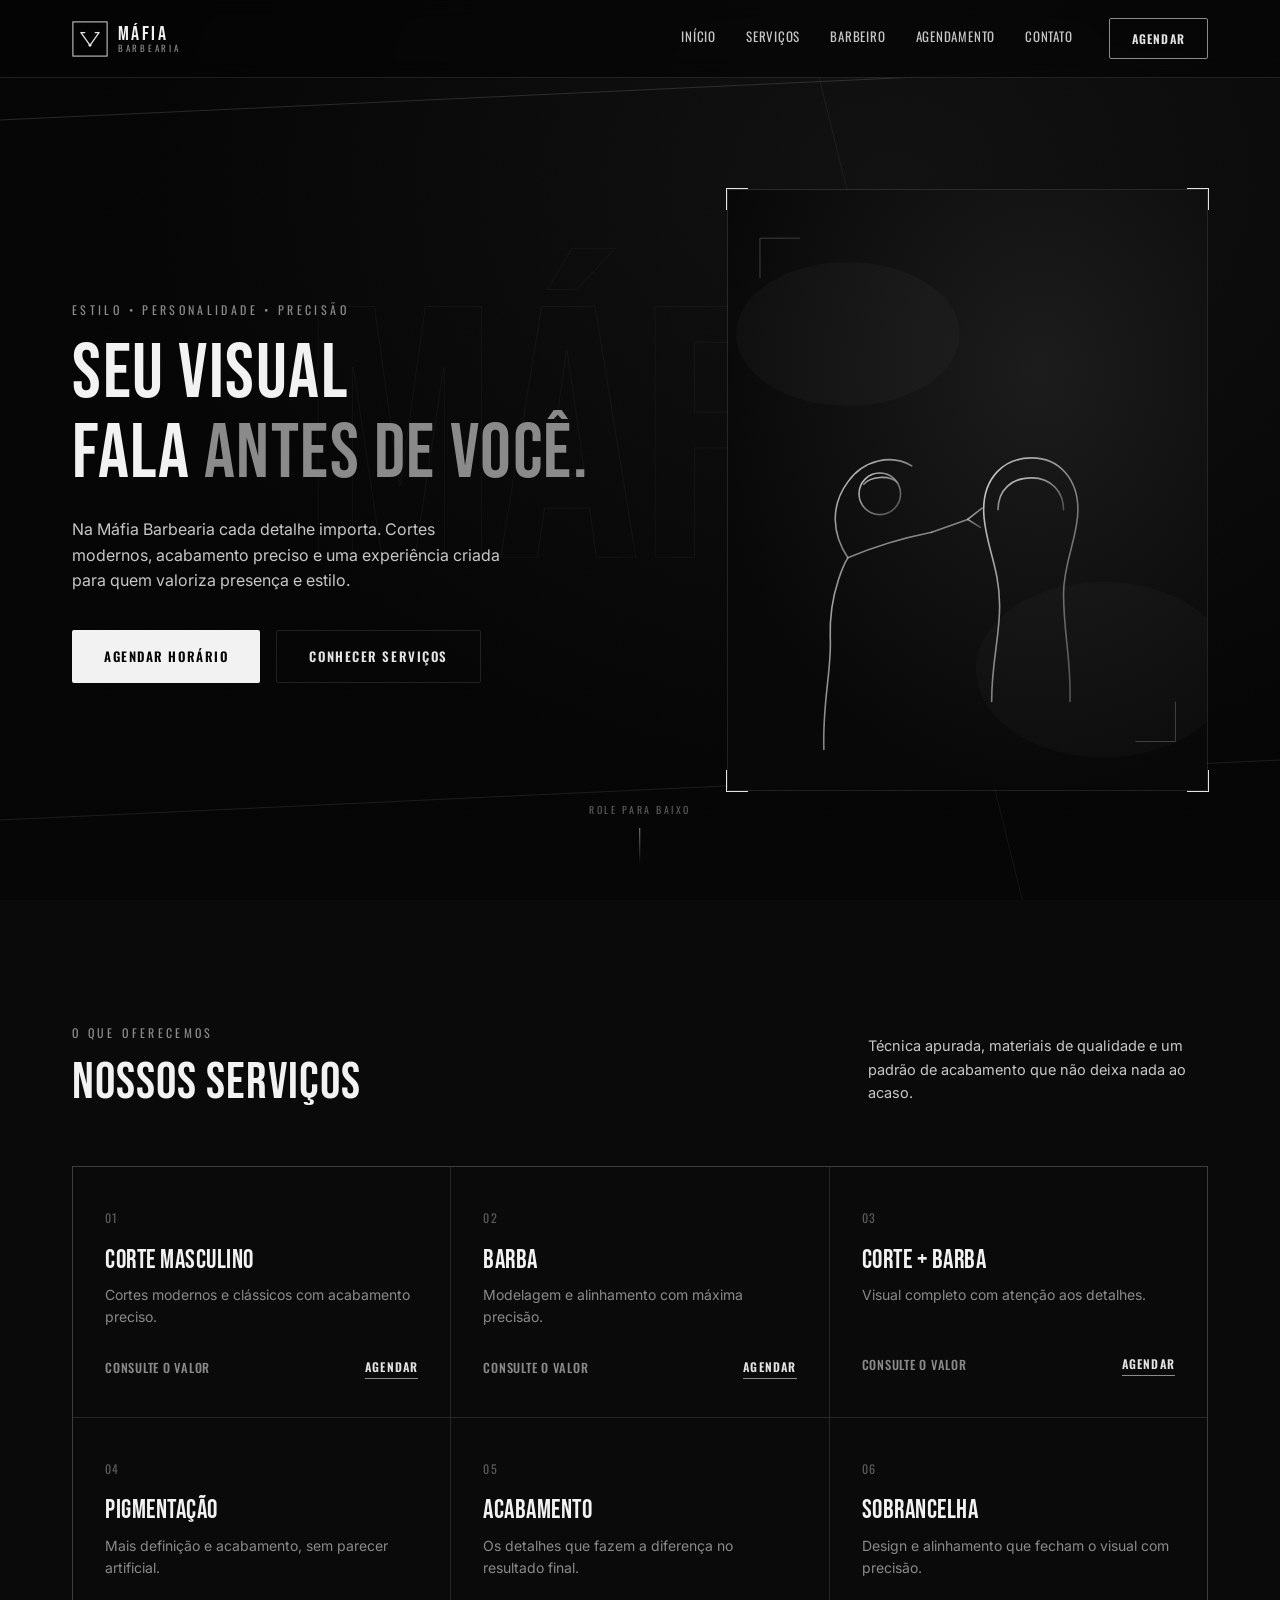
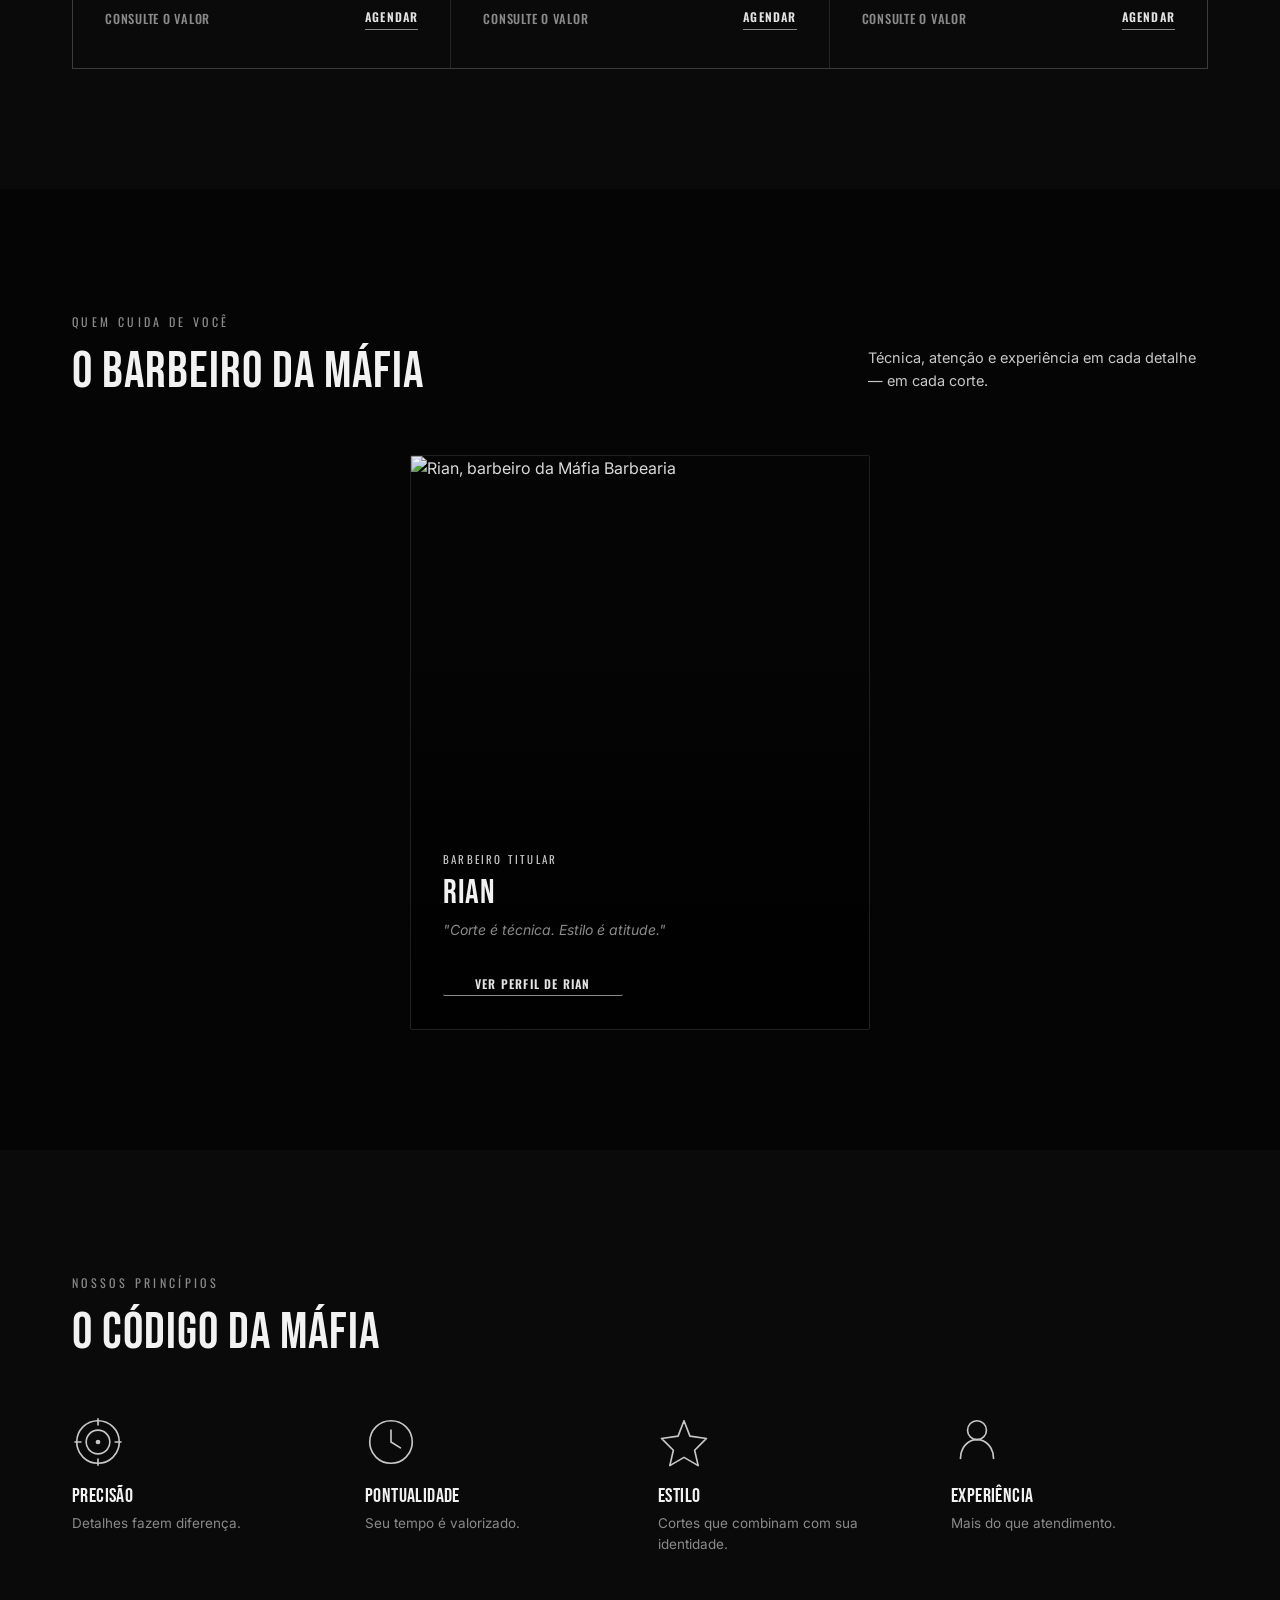
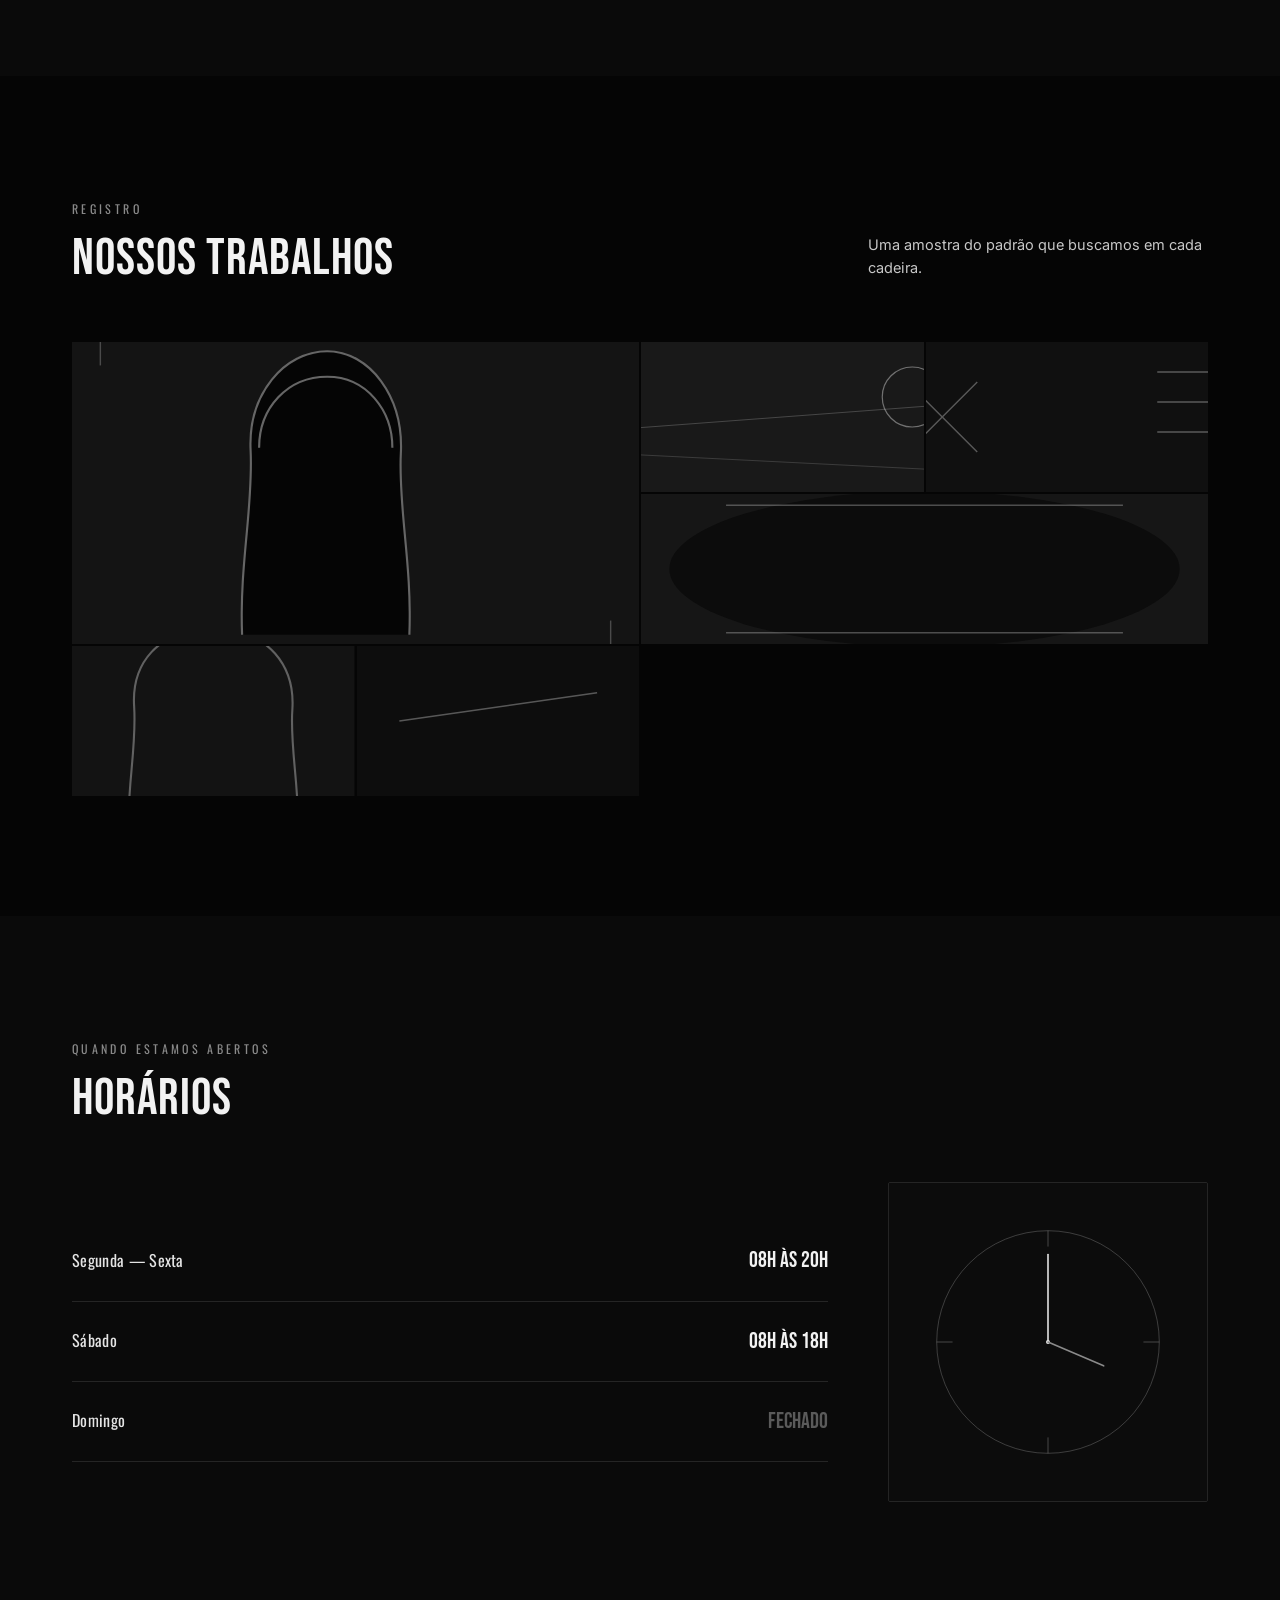
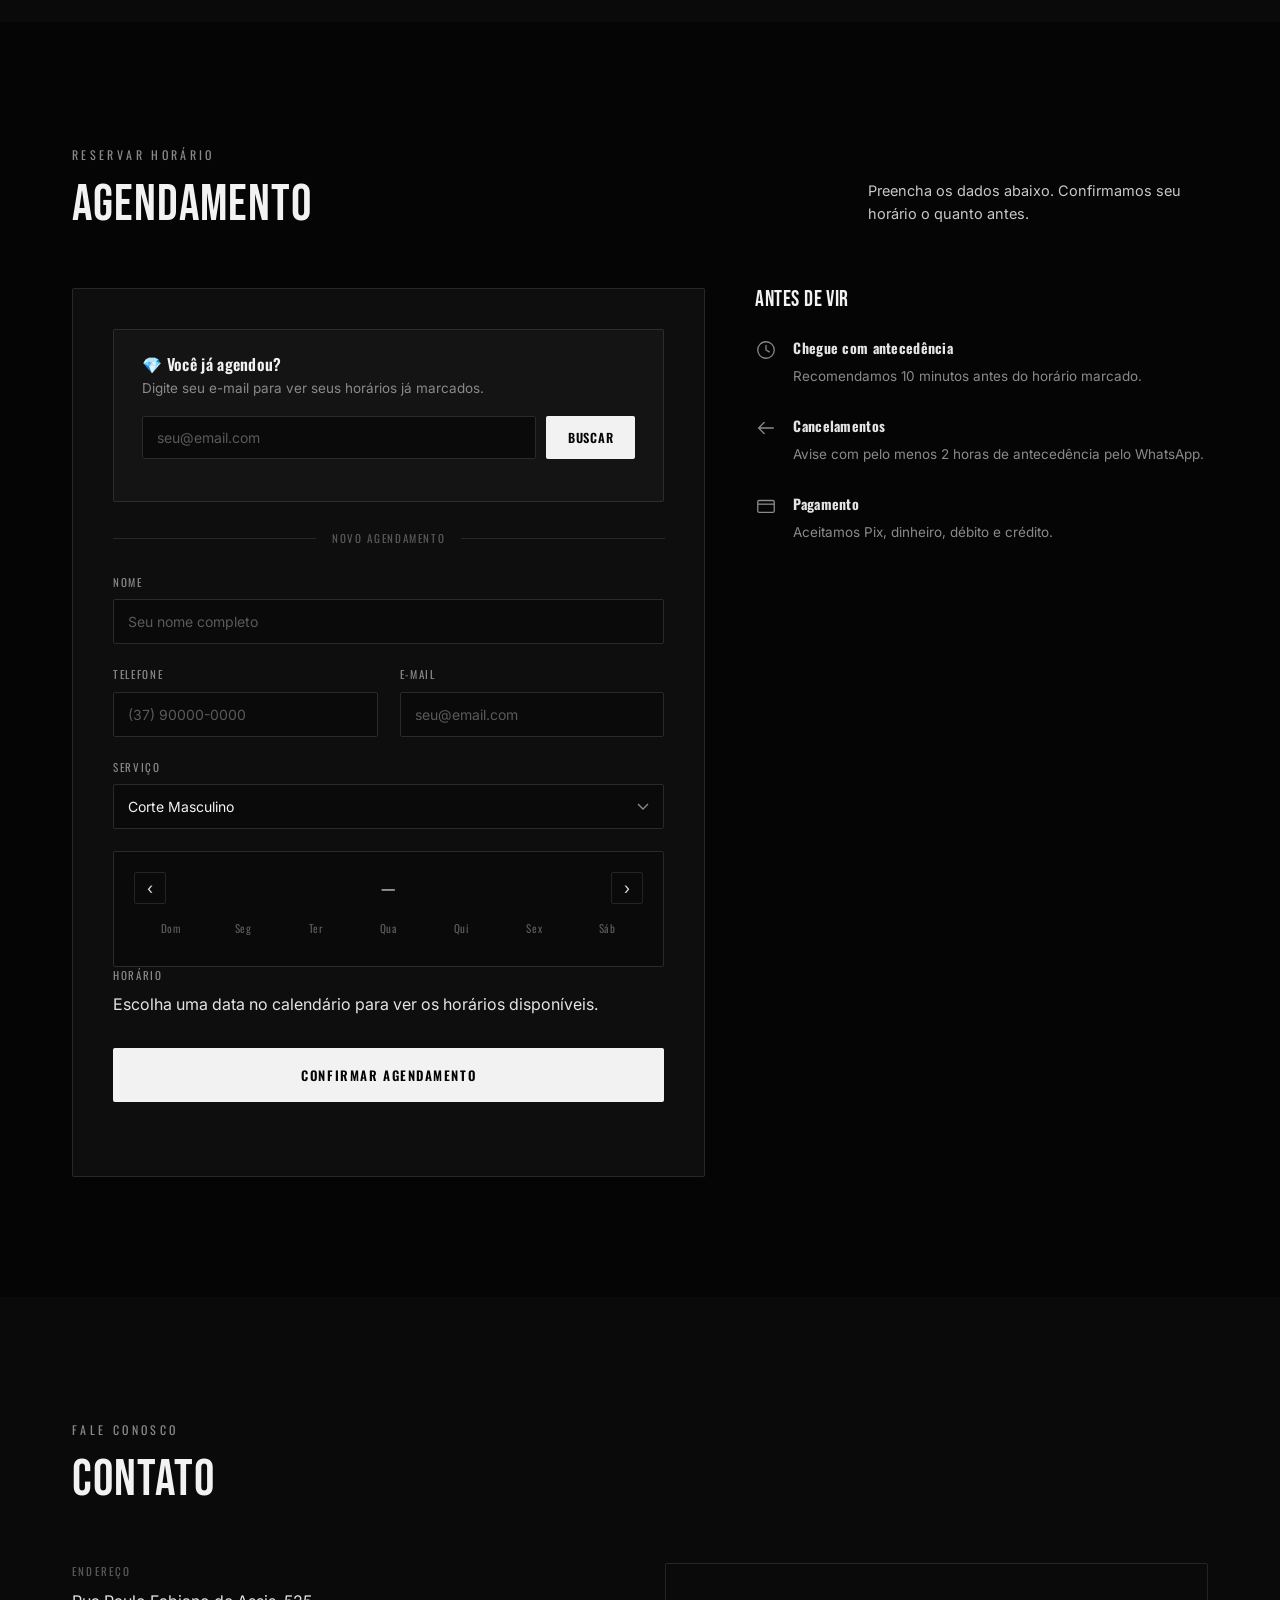
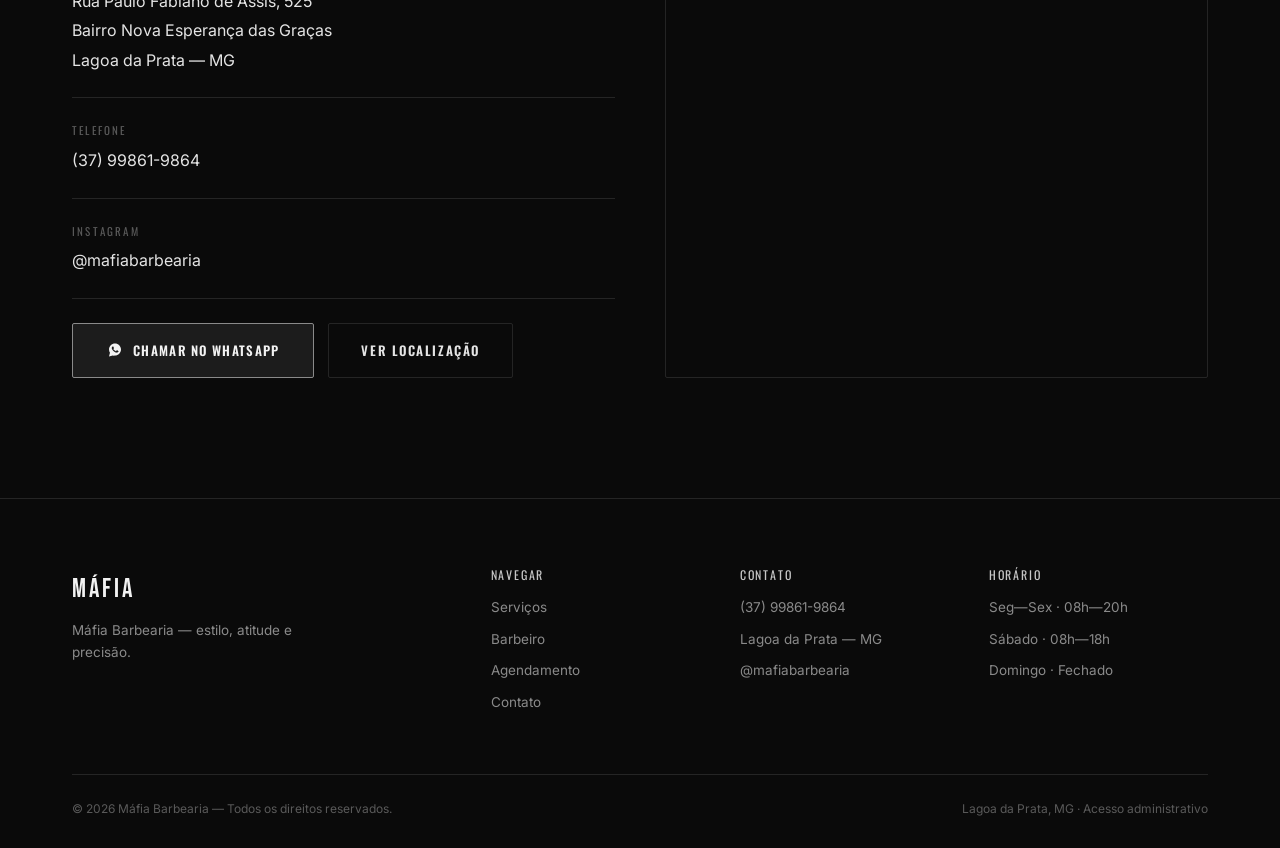
==== index.html @ a0e3b066 "Update print statement from 'Hello' to 'Goodbye'" ====
<!DOCTYPE html>
<html lang="pt-BR">
<head>
<meta charset="UTF-8">
<meta name="viewport" content="width=device-width, initial-scale=1.0">
<title>Máfia Barbearia — Estilo, atitude e precisão</title>
<meta name="description" content="Máfia Barbearia. Cortes modernos, barba impecável e acabamento de precisão em Lagoa da Prata - MG.">
<link rel="icon" type="image/svg+xml" href="favicon.svg">

<meta property="og:type" content="website">
<meta property="og:locale" content="pt_BR">
<meta property="og:title" content="Máfia Barbearia — Estilo, atitude e precisão">
<meta property="og:description" content="Cortes modernos, barba impecável e acabamento de precisão em Lagoa da Prata - MG. Agende pelo site.">
<meta name="theme-color" content="#050505">

<link rel="preconnect" href="https://fonts.googleapis.com">
<link rel="preconnect" href="https://fonts.gstatic.com" crossorigin>

<link href="https://fonts.googleapis.com/css2?family=Inter:wght@400;500;600;700&family=Oswald:wght@500;600;700&family=Bebas+Neue&display=swap" rel="stylesheet">
<link rel="stylesheet" href="style.css">
</head>
<body>

<!-- ============ HEADER ============ -->
<header id="header">
  <div class="header-inner">
    <a href="#inicio" class="logo">
      <svg class="logo-mark" viewBox="0 0 40 40" fill="none" xmlns="http://www.w3.org/2000/svg">
        <rect x="1" y="1" width="38" height="38" stroke="#C7C7C7" stroke-width="1.2"/>
        <path d="M10 13L20 27M30 13L20 27M10 13L14 13M30 13L26 13" stroke="#E4E4E4" stroke-width="1.4" stroke-linecap="square"/>
        <circle cx="20" cy="27" r="1.6" fill="#E4E4E4"/>
      </svg>
      <span class="logo-text">
        <span class="logo-top">MÁFIA</span>
        <span class="logo-bottom">Barbearia</span>
      </span>
    </a>

    <nav class="main-nav" id="mainNav">
      <div class="nav-links">
        <a href="#inicio">Início</a>
        <a href="#servicos">Serviços</a>
        <a href="#equipe">Barbeiro</a>
        <a href="#agendamento">Agendamento</a>
        <a href="#contato">Contato</a>
      </div>
      <a href="#agendamento" class="nav-cta">Agendar</a>
    </nav>

    <button class="menu-toggle" id="menuToggle" aria-label="Abrir menu">
      <span></span><span></span><span></span>
    </button>
  </div>
</header>

<!-- ============ HERO ============ -->
<section class="hero" id="inicio">
  <div class="hero-watermark" id="heroWatermark">MÁFIA</div>

  <svg class="hero-lines" id="heroLines" viewBox="0 0 1440 900" preserveAspectRatio="none">
    <line x1="0" y1="120" x2="1440" y2="60" stroke="#C7C7C7" stroke-width="1" opacity="0.18"/>
    <line x1="0" y1="820" x2="1440" y2="760" stroke="#C7C7C7" stroke-width="1" opacity="0.12"/>
    <line x1="900" y1="0" x2="1150" y2="900" stroke="#C7C7C7" stroke-width="1" opacity="0.08"/>
  </svg>

  <div class="hero-grain"></div>

  <div class="hero-inner">
    <div class="hero-copy">
      <span class="eyebrow">Estilo • Personalidade • Precisão</span>
      <h1>Seu visual<br>fala <span>antes de você.</span></h1>
      <p>Na Máfia Barbearia cada detalhe importa. Cortes modernos, acabamento preciso e uma experiência criada para quem valoriza presença e estilo.</p>
      <div class="hero-btns">
        <a href="#agendamento" class="btn btn-solid">Agendar horário</a>
        <a href="#servicos" class="btn btn-outline">Conhecer serviços</a>
      </div>
    </div>

    <div class="hero-visual" id="heroVisual">
      <div class="hero-frame">
        <svg viewBox="0 0 600 750" xmlns="http://www.w3.org/2000/svg">
          <defs>
            <radialGradient id="rg1" cx="65%" cy="30%" r="70%">
              <stop offset="0%" stop-color="#1c1c1c"/>
              <stop offset="100%" stop-color="#080808"/>
            </radialGradient>
            <linearGradient id="lg1" x1="0" y1="0" x2="1" y2="1">
              <stop offset="0%" stop-color="#E4E4E4" stop-opacity="0.9"/>
              <stop offset="100%" stop-color="#8A8A8A" stop-opacity="0.5"/>
            </linearGradient>
          </defs>
          <rect width="600" height="750" fill="url(#rg1)"/>
          <ellipse cx="150" cy="180" rx="140" ry="90" fill="#ffffff" opacity="0.025"/>
          <ellipse cx="470" cy="600" rx="160" ry="110" fill="#ffffff" opacity="0.02"/>
          <g stroke="url(#lg1)" stroke-width="2" fill="none" stroke-linecap="round" stroke-linejoin="round">
            <path d="M330 640 C330 590 340 560 340 520 C340 470 320 440 320 400 C320 360 345 335 380 335 C415 335 438 362 438 400 C438 435 420 465 420 505 C420 555 430 590 428 640" />
            <path d="M338 400 C338 375 355 360 380 360 C405 360 420 378 420 400" />
            <path d="M120 700 C118 640 130 600 128 560 C126 500 150 460 150 460" />
            <path d="M150 460 C130 430 128 395 150 365 C170 337 205 330 230 345" />
            <path d="M150 460 C185 445 220 435 255 428" />
            <path d="M255 428 L300 412" />
            <path d="M300 412 L318 398 M300 412 L316 422" />
            <circle cx="190" cy="380" r="26" />
            <path d="M170 368 C178 358 202 356 212 366" />
          </g>
          <g stroke="#C7C7C7" stroke-width="1" opacity="0.35">
            <line x1="40" y1="60" x2="90" y2="60"/>
            <line x1="40" y1="60" x2="40" y2="110"/>
            <line x1="560" y1="690" x2="510" y2="690"/>
            <line x1="560" y1="690" x2="560" y2="640"/>
          </g>
        </svg>
      </div>
      <span class="corner tl"></span>
      <span class="corner tr"></span>
      <span class="corner bl"></span>
      <span class="corner br"></span>
    </div>
  </div>

  <div class="hero-scroll">
    <span>Role para baixo</span>
    <div class="scroll-line"></div>
  </div>
</section>

<!-- ============ SERVIÇOS ============ -->
<section id="servicos">
  <div class="container">
    <div class="section-head reveal">
      <div>
        <span class="eyebrow">O que oferecemos</span>
        <h2>Nossos serviços</h2>
      </div>
      <p class="section-note">Técnica apurada, materiais de qualidade e um padrão de acabamento que não deixa nada ao acaso.</p>
    </div>

    <div class="servicos-grid reveal">
      <div class="servico-card">
        <span class="servico-num">01</span>
        <h3>Corte Masculino</h3>
        <p>Cortes modernos e clássicos com acabamento preciso.</p>
        <div class="servico-foot">
          <span class="servico-preco servico-preco--consulte">Consulte o valor</span>
          <a href="#agendamento" class="btn-mini">Agendar</a>
        </div>
      </div>
      <div class="servico-card">
        <span class="servico-num">02</span>
        <h3>Barba</h3>
        <p>Modelagem e alinhamento com máxima precisão.</p>
        <div class="servico-foot">
          <span class="servico-preco servico-preco--consulte">Consulte o valor</span>
          <a href="#agendamento" class="btn-mini">Agendar</a>
        </div>
      </div>
      <div class="servico-card">
        <span class="servico-num">03</span>
        <h3>Corte + Barba</h3>
        <p>Visual completo com atenção aos detalhes.</p>
        <div class="servico-foot">
          <span class="servico-preco servico-preco--consulte">Consulte o valor</span>
          <a href="#agendamento" class="btn-mini">Agendar</a>
        </div>
      </div>
      <div class="servico-card">
        <span class="servico-num">04</span>
        <h3>Pigmentação</h3>
        <p>Mais definição e acabamento, sem parecer artificial.</p>
        <div class="servico-foot">
          <span class="servico-preco servico-preco--consulte">Consulte o valor</span>
          <a href="#agendamento" class="btn-mini">Agendar</a>
        </div>
      </div>
      <div class="servico-card">
        <span class="servico-num">05</span>
        <h3>Acabamento</h3>
        <p>Os detalhes que fazem a diferença no resultado final.</p>
        <div class="servico-foot">
          <span class="servico-preco servico-preco--consulte">Consulte o valor</span>
          <a href="#agendamento" class="btn-mini">Agendar</a>
        </div>
      </div>
      <div class="servico-card">
        <span class="servico-num">06</span>
        <h3>Sobrancelha</h3>
        <p>Design e alinhamento que fecham o visual com precisão.</p>
        <div class="servico-foot">
          <span class="servico-preco servico-preco--consulte">Consulte o valor</span>
          <a href="#agendamento" class="btn-mini">Agendar</a>
        </div>
      </div>
    </div>
  </div>
</section>

<!-- ============ BARBEIRO ============ -->
<section id="equipe">
  <div class="container">
    <div class="section-head reveal">
      <div>
        <span class="eyebrow">Quem cuida de você</span>
        <h2>O barbeiro da Máfia</h2>
      </div>
      <p class="section-note">Técnica, atenção e experiência em cada detalhe — em cada corte.</p>
    </div>

    <div class="equipe-grid equipe-grid--single reveal">
      <div class="barbeiro-card">
        <div class="barbeiro-foto">
          <img src="rian.jpg" alt="Rian, barbeiro da Máfia Barbearia" loading="lazy">
        </div>
        <div class="barbeiro-overlay"></div>
        <div class="barbeiro-info">
          <span class="barbeiro-especialidade">Barbeiro titular</span>
          <h3>Rian</h3>
          <p class="barbeiro-frase">"Corte é técnica. Estilo é atitude."</p>
          <a href="rian.html" class="btn btn-mini">Ver perfil de Rian</a>
        </div>
      </div>
    </div>
  </div>
</section>

<!-- ============ DIFERENCIAL ============ -->
<section id="diferencial">
  <div class="container">
    <div class="section-head reveal">
      <div>
        <span class="eyebrow">Nossos princípios</span>
        <h2>O código da Máfia</h2>
      </div>
    </div>

    <div class="diferencial-grid reveal">
      <div class="diferencial-item">
        <div class="diferencial-icon">
          <svg viewBox="0 0 44 44" fill="none"><circle cx="22" cy="22" r="18" stroke="currentColor" stroke-width="1.4"/><circle cx="22" cy="22" r="10" stroke="currentColor" stroke-width="1.4"/><circle cx="22" cy="22" r="2" fill="currentColor"/><path d="M22 2V8M22 36V42M2 22H8M36 22H42" stroke="currentColor" stroke-width="1.4"/></svg>
        </div>
        <h3>Precisão</h3>
        <p>Detalhes fazem diferença.</p>
      </div>
      <div class="diferencial-item">
        <div class="diferencial-icon">
          <svg viewBox="0 0 44 44" fill="none"><circle cx="22" cy="22" r="18" stroke="currentColor" stroke-width="1.4"/><path d="M22 12V22L30 27" stroke="currentColor" stroke-width="1.4" stroke-linecap="round"/></svg>
        </div>
        <h3>Pontualidade</h3>
        <p>Seu tempo é valorizado.</p>
      </div>
      <div class="diferencial-item">
        <div class="diferencial-icon">
          <svg viewBox="0 0 44 44" fill="none"><path d="M22 4L27 17L41 19L31 29L34 42L22 35L10 42L13 29L3 19L17 17L22 4Z" stroke="currentColor" stroke-width="1.4" stroke-linejoin="round"/></svg>
        </div>
        <h3>Estilo</h3>
        <p>Cortes que combinam com sua identidade.</p>
      </div>
      <div class="diferencial-item">
        <div class="diferencial-icon">
          <svg viewBox="0 0 44 44" fill="none"><path d="M8 36C8 27 14 20 22 20C30 20 36 27 36 36" stroke="currentColor" stroke-width="1.4" stroke-linecap="round"/><circle cx="22" cy="12" r="8" stroke="currentColor" stroke-width="1.4"/></svg>
        </div>
        <h3>Experiência</h3>
        <p>Mais do que atendimento.</p>
      </div>
    </div>
  </div>
</section>

<!-- ============ GALERIA ============ -->
<section id="galeria">
  <div class="container">
    <div class="section-head reveal">
      <div>
        <span class="eyebrow">Registro</span>
        <h2>Nossos trabalhos</h2>
      </div>
      <p class="section-note">Uma amostra do padrão que buscamos em cada cadeira.</p>
    </div>

    <div class="galeria-grid reveal">
      <div class="g-item g-big galeria-tile">
        <svg viewBox="0 0 400 300" preserveAspectRatio="xMidYMid slice"><rect width="400" height="300" fill="#141414"/><g stroke="#8A8A8A" stroke-width="1.5" opacity="0.7"><path d="M120 250C118 200 128 160 126 120C124 80 150 50 180 50C210 50 234 82 232 122C230 160 240 200 238 250"/><path d="M132 118C132 90 152 68 180 68C208 68 226 92 226 118"/></g><g stroke="#C7C7C7" stroke-width="1" opacity="0.3"><line x1="20" y1="20" x2="60" y2="20"/><line x1="20" y1="20" x2="20" y2="60"/><line x1="380" y1="280" x2="340" y2="280"/><line x1="380" y1="280" x2="380" y2="240"/></g></svg>
        <div class="galeria-label"><span>Degradê navalhado</span></div>
      </div>
      <div class="g-item g-h1 galeria-tile">
        <svg viewBox="0 0 400 150" preserveAspectRatio="xMidYMid slice"><rect width="400" height="150" fill="#191919"/><path d="M0 90 L400 60" stroke="#8A8A8A" stroke-width="1" opacity="0.4"/><path d="M0 110 L400 130" stroke="#8A8A8A" stroke-width="1" opacity="0.3"/><circle cx="330" cy="55" r="30" stroke="#C7C7C7" stroke-width="1.2" opacity="0.5" fill="none"/></svg>
        <div class="galeria-label"><span>Acabamento navalha</span></div>
      </div>
      <div class="g-item g-h1 galeria-tile">
        <svg viewBox="0 0 400 150" preserveAspectRatio="xMidYMid slice"><rect width="400" height="150" fill="#101010"/><g stroke="#8A8A8A" stroke-width="1.4" opacity="0.6"><path d="M40 40L110 110M110 40L40 110"/><path d="M290 30L360 30M290 60L360 60M290 90L360 90"/></g></svg>
        <div class="galeria-label"><span>Barba alinhada</span></div>
      </div>
      <div class="g-item g-w2 galeria-tile">
        <svg viewBox="0 0 400 150" preserveAspectRatio="xMidYMid slice"><rect width="400" height="150" fill="#161616"/><ellipse cx="200" cy="75" rx="180" ry="55" fill="#0c0c0c"/><g stroke="#C7C7C7" stroke-width="1" opacity="0.35"><line x1="60" y1="30" x2="340" y2="30"/><line x1="60" y1="120" x2="340" y2="120"/></g></svg>
        <div class="galeria-label"><span>Ambiente Máfia</span></div>
      </div>
      <div class="g-item galeria-tile">
        <svg viewBox="0 0 200 260" preserveAspectRatio="xMidYMid slice"><rect width="200" height="260" fill="#131313"/><path d="M40 220C38 180 46 150 44 120C42 90 60 65 100 65C140 65 158 92 156 122C154 150 162 180 160 220" stroke="#8A8A8A" stroke-width="1.5" fill="none" opacity="0.65"/></svg>
        <div class="galeria-label"><span>Corte clássico</span></div>
      </div>
      <div class="g-item galeria-tile">
        <svg viewBox="0 0 200 260" preserveAspectRatio="xMidYMid slice"><rect width="200" height="260" fill="#0d0d0d"/><g stroke="#C7C7C7" stroke-width="1" opacity="0.4"><line x1="30" y1="60" x2="170" y2="30"/><line x1="30" y1="130" x2="170" y2="110"/><line x1="30" y1="200" x2="170" y2="190"/></g></svg>
        <div class="galeria-label"><span>Textura e risco</span></div>
      </div>
    </div>
  </div>
</section>

<!-- ============ HORÁRIOS ============ -->
<section id="horarios">
  <div class="container">
    <div class="section-head reveal">
      <div>
        <span class="eyebrow">Quando estamos abertos</span>
        <h2>Horários</h2>
      </div>
    </div>

    <div class="horarios-wrap reveal">
      <div class="horarios-grid">
        <div class="horario-row">
          <span class="horario-dia">Segunda — Sexta</span>
          <span class="horario-horas">08h às 20h</span>
        </div>
        <div class="horario-row">
          <span class="horario-dia">Sábado</span>
          <span class="horario-horas">08h às 18h</span>
        </div>
        <div class="horario-row fechado">
          <span class="horario-dia">Domingo</span>
          <span class="horario-horas">Fechado</span>
        </div>
      </div>

      <div class="horarios-side">
        <svg viewBox="0 0 400 400">
          <rect width="400" height="400" fill="#0c0c0c"/>
          <circle cx="200" cy="200" r="140" stroke="#8A8A8A" stroke-width="1" fill="none" opacity="0.5"/>
          <circle cx="200" cy="200" r="2.5" fill="#E4E4E4"/>
          <line x1="200" y1="200" x2="200" y2="90" stroke="#E4E4E4" stroke-width="2" stroke-linecap="round"/>
          <line x1="200" y1="200" x2="270" y2="230" stroke="#8A8A8A" stroke-width="2" stroke-linecap="round"/>
          <g stroke="#C7C7C7" stroke-width="1" opacity="0.4">
            <line x1="200" y1="60" x2="200" y2="80"/>
            <line x1="200" y1="320" x2="200" y2="340"/>
            <line x1="60" y1="200" x2="80" y2="200"/>
            <line x1="320" y1="200" x2="340" y2="200"/>
          </g>
        </svg>
      </div>
    </div>
  </div>
</section>

<!-- ============ AGENDAMENTO ============ -->
<section id="agendamento">
  <div class="container">
    <div class="section-head reveal">
      <div>
        <span class="eyebrow">Reservar horário</span>
        <h2>Agendamento</h2>
      </div>
      <p class="section-note">Preencha os dados abaixo. Confirmamos seu horário o quanto antes.</p>
    </div>

    <div class="agendamento-wrap reveal">
      <div class="form-card">

        <!-- ---- VOCÊ TEM PLANO / JÁ AGENDOU ---- -->
        <div class="plano-box">
          <h3>💎 Você já agendou?</h3>
          <p>Digite seu e-mail para ver seus horários já marcados.</p>
          <div class="plano-search">
            <input type="email" id="planoEmail" placeholder="seu@email.com">
            <button type="button" id="planoBuscar" class="btn-mini-solid">Buscar</button>
          </div>
          <div id="planoResultados" class="plano-resultados"></div>
        </div>

        <div class="divisor-form"><span>Novo agendamento</span></div>

        <form id="formAgendamento">
          <div class="form-grid">
            <div class="form-group full">
              <label for="nome">Nome</label>
              <input type="text" id="nome" placeholder="Seu nome completo" required>
            </div>
            <div class="form-group">
              <label for="telefone">Telefone</label>
              <input type="tel" id="telefone" placeholder="(37) 90000-0000" required>
            </div>
            <div class="form-group">
              <label for="email">E-mail</label>
              <input type="email" id="email" placeholder="seu@email.com" required>
            </div>
            <div class="form-group full">
              <label for="servico">Serviço</label>
              <select id="servico">
                <option value="Corte Masculino">Corte Masculino</option>
                <option value="Barba">Barba</option>
                <option value="Corte + Barba">Corte + Barba</option>
                <option value="Pigmentação">Pigmentação</option>
                <option value="Acabamento">Acabamento</option>
                <option value="Sobrancelha">Sobrancelha</option>
              </select>
            </div>
          </div>

          <!-- ---- CALENDÁRIO ---- -->
          <div class="calendario">
            <div class="calendario-head">
              <button type="button" id="calPrev" aria-label="Mês anterior">‹</button>
              <span id="calMonthLabel">—</span>
              <button type="button" id="calNext" aria-label="Próximo mês">›</button>
            </div>
            <div class="calendario-dias-semana">
              <span>Dom</span><span>Seg</span><span>Ter</span><span>Qua</span><span>Qui</span><span>Sex</span><span>Sáb</span>
            </div>
            <div class="calendario-grid" id="calGrid"></div>
          </div>

          <!-- ---- TURNO ---- -->
          <div class="form-group full">
            <label>Horário</label>
            <div class="turno-select" id="turnoSelect">
              <span class="horario-aviso">Escolha uma data no calendário para ver os horários disponíveis.</span>
            </div>
          </div>

          <button type="submit" class="btn-submit" id="btnAgendar">Confirmar agendamento</button>
          <div class="form-msg" id="formMsg"></div>
        </form>
      </div>

      <div class="agendamento-side">
        <h3>Antes de vir</h3>
        <div class="side-item">
          <span class="side-ico"><svg viewBox="0 0 24 24" fill="none"><circle cx="12" cy="12" r="9" stroke="currentColor" stroke-width="1.4"/><path d="M12 7V12L15.5 14" stroke="currentColor" stroke-width="1.4" stroke-linecap="round"/></svg></span>
          <div><strong>Chegue com antecedência</strong><span>Recomendamos 10 minutos antes do horário marcado.</span></div>
        </div>
        <div class="side-item">
          <span class="side-ico"><svg viewBox="0 0 24 24" fill="none"><path d="M4 12H20M4 12L10 6M4 12L10 18" stroke="currentColor" stroke-width="1.4" stroke-linecap="round" stroke-linejoin="round"/></svg></span>
          <div><strong>Cancelamentos</strong><span>Avise com pelo menos 2 horas de antecedência pelo WhatsApp.</span></div>
        </div>
        <div class="side-item">
          <span class="side-ico"><svg viewBox="0 0 24 24" fill="none"><rect x="3" y="6" width="18" height="13" rx="1.5" stroke="currentColor" stroke-width="1.4"/><path d="M3 10H21" stroke="currentColor" stroke-width="1.4"/></svg></span>
          <div><strong>Pagamento</strong><span>Aceitamos Pix, dinheiro, débito e crédito.</span></div>
        </div>
      </div>
    </div>
  </div>
</section>

<!-- ============ CONTATO ============ -->
<section id="contato">
  <div class="container">
    <div class="section-head reveal">
      <div>
        <span class="eyebrow">Fale conosco</span>
        <h2>Contato</h2>
      </div>
    </div>

    <div class="contato-wrap reveal">
      <div class="contato-info">
        <div class="contato-item">
          <span class="contato-label">Endereço</span>
          <span>Rua Paulo Fabiano de Assis, 525</span>
          <span>Bairro Nova Esperança das Graças</span>
          <span>Lagoa da Prata — MG</span>
        </div>
        <div class="contato-item">
          <span class="contato-label">Telefone</span>
          <a href="tel:+5537998619864">(37) 99861-9864</a>
        </div>
        <div class="contato-item">
          <span class="contato-label">Instagram</span>
          <a href="https://instagram.com/mafiabarbearia" target="_blank" rel="noopener">@mafiabarbearia</a>
        </div>
        <div class="contato-btns">
          <a href="https://wa.me/5537998619864" target="_blank" rel="noopener" class="btn-whats">Chamar no WhatsApp</a>
          <a href="https://www.google.com/maps/search/?api=1&query=Rua+Paulo+Fabiano+de+Assis+525+Lagoa+da+Prata+MG" target="_blank" rel="noopener" class="btn btn-outline">Ver localização</a>
        </div>
      </div>

      <div class="mapa-frame">
        <iframe
          src="https://www.google.com/maps?q=Rua+Paulo+Fabiano+de+Assis+525+Lagoa+da+Prata+MG&output=embed"
          loading="lazy"
          referrerpolicy="no-referrer-when-downgrade"
          title="Localização Máfia Barbearia">
        </iframe>
      </div>
    </div>
  </div>
</section>

<!-- ============ FOOTER ============ -->
<footer>
  <div class="container">
    <div class="footer-top">
      <div class="footer-brand">
        <span class="logo-top">MÁFIA</span>
        <p class="footer-tag">Máfia Barbearia — estilo, atitude e precisão.</p>
      </div>

      <div class="footer-cols">
        <div class="footer-col">
          <h4>Navegar</h4>
          <a href="#servicos">Serviços</a>
          <a href="#equipe">Barbeiro</a>
          <a href="#agendamento">Agendamento</a>
          <a href="#contato">Contato</a>
        </div>
        <div class="footer-col">
          <h4>Contato</h4>
          <span>(37) 99861-9864</span>
          <span>Lagoa da Prata — MG</span>
          <a href="https://instagram.com/mafiabarbearia" target="_blank" rel="noopener">@mafiabarbearia</a>
        </div>
        <div class="footer-col">
          <h4>Horário</h4>
          <span>Seg—Sex · 08h—20h</span>
          <span>Sábado · 08h—18h</span>
          <span>Domingo · Fechado</span>
        </div>
      </div>
    </div>

    <div class="footer-bottom">
      <span>© 2026 Máfia Barbearia — Todos os direitos reservados.</span>
      <span>Lagoa da Prata, MG · <a href="admin.html" style="color:inherit;">Acesso administrativo</a></span>
    </div>
  </div>
</footer>

<script src="scripts.js"></script>
<script type="module" src="agendamento.js"></script>
</body>
</html>
---- style.css ----
/* ===================================================================
   MÁFIA BARBEARIA — STYLE.CSS
   Paleta: preto fosco + cinzas (monocromático), linhas finas, grão sutil.
   Display: Bebas Neue | Subtítulos: Oswald | Corpo: Inter
=================================================================== */

:root{
  --bg-0:#050505;
  --bg-1:#0a0a0a;
  --bg-2:#0e0e0e;
  --bg-3:#141414;
  --bg-4:#191919;
  --line:#2a2a2a;
  --line-soft:rgba(199,199,199,0.14);
  --gray-100:#f2f2f2;
  --gray-300:#E4E4E4;
  --gray-500:#C7C7C7;
  --gray-600:#8A8A8A;
  --gray-800:#5a5a5a;
  --radius:2px;
  --container:1200px;
  --ease:cubic-bezier(.22,.61,.36,1);
}

*{box-sizing:border-box;margin:0;padding:0;}

html{scroll-behavior:smooth;background:#050505;}

body{
  background:var(--bg-0);
  color:var(--gray-300,#E4E4E4);
  font-family:'Inter',Arial,Helvetica,sans-serif;
  font-weight:400;
  line-height:1.6;
  -webkit-font-smoothing:antialiased;
  overflow-x:hidden;
  min-height:100vh;
}

/* Garantia extra de contraste: qualquer texto solto herda uma cor visível,
   mesmo se alguma classe específica falhar em carregar. */
p, span, li, label, td, th, div{ color: inherit; }
h1,h2,h3,h4,h5,h6{ color: var(--gray-100, #f2f2f2); }
a{ color: inherit; }

img{display:block;max-width:100%;height:auto;}
a{color:inherit;text-decoration:none;}
ul,ol{list-style:none;}
button{font-family:inherit;cursor:pointer;background:none;border:none;color:inherit;}
input,select{font-family:inherit;}

.container{
  max-width:var(--container);
  margin:0 auto;
  padding:0 32px;
}

section{padding:120px 0;position:relative;}
section:nth-of-type(even){background:var(--bg-1);}

h1,h2,h3,h4{
  font-family:'Bebas Neue',sans-serif;
  font-weight:400;
  letter-spacing:0.02em;
  color:var(--gray-100);
  text-transform:uppercase;
  line-height:1.05;
}

.eyebrow{
  display:inline-block;
  font-family:'Oswald',sans-serif;
  font-size:12px;
  letter-spacing:0.28em;
  text-transform:uppercase;
  color:var(--gray-600);
  margin-bottom:14px;
}

a:focus-visible,button:focus-visible,input:focus-visible,select:focus-visible{
  outline:1.5px solid var(--gray-300);
  outline-offset:3px;
}

@media (prefers-reduced-motion: reduce){
  *{animation-duration:0.001ms !important;animation-iteration-count:1 !important;transition-duration:0.001ms !important;scroll-behavior:auto !important;}
}

/* ============ BUTTONS ============ */
.btn{
  display:inline-flex;
  align-items:center;
  justify-content:center;
  gap:8px;
  padding:15px 32px;
  font-family:'Oswald',sans-serif;
  font-size:13px;
  font-weight:600;
  letter-spacing:0.12em;
  text-transform:uppercase;
  border-radius:var(--radius);
  transition:all .3s var(--ease);
  white-space:nowrap;
}
.btn-solid{
  background:var(--gray-100);
  color:var(--bg-0);
}
.btn-solid:hover{background:var(--gray-500);transform:translateY(-2px);}
.btn-outline{
  border:1px solid var(--line-soft);
  color:var(--gray-300);
}
.btn-outline:hover{border-color:var(--gray-300);background:rgba(255,255,255,0.03);}
.btn-mini{
  display:inline-flex;
  align-items:center;
  font-family:'Oswald',sans-serif;
  font-size:12px;
  font-weight:600;
  letter-spacing:0.1em;
  text-transform:uppercase;
  color:var(--gray-300);
  border-bottom:1px solid var(--gray-600);
  padding-bottom:2px;
  transition:.25s var(--ease);
}
.btn-mini:hover{color:var(--gray-100);border-color:var(--gray-100);}
.btn-whats{
  display:inline-flex;
  align-items:center;
  justify-content:center;
  gap:10px;
  padding:16px 34px;
  background:#1c1c1c;
  border:1px solid var(--gray-600);
  color:var(--gray-100);
  font-family:'Oswald',sans-serif;
  font-size:13px;
  font-weight:600;
  letter-spacing:0.1em;
  text-transform:uppercase;
  border-radius:var(--radius);
  transition:all .3s var(--ease);
}
.btn-whats::before{
  content:"";
  width:16px;height:16px;
  background:currentColor;
  -webkit-mask:url("data:image/svg+xml,%3Csvg xmlns='http://www.w3.org/2000/svg' viewBox='0 0 32 32'%3E%3Cpath d='M16.001 3C9.372 3 4 8.373 4 15c0 2.42.7 4.68 1.912 6.583L4 29l7.61-1.876A11.94 11.94 0 0 0 16.001 27C22.63 27 28 21.627 28 15S22.63 3 16.001 3zm6.55 16.6c-.28.79-1.62 1.51-2.24 1.6-.57.09-1.28.13-2.07-.13-.48-.16-1.09-.36-1.87-.7-3.29-1.42-5.43-4.74-5.6-4.96-.16-.22-1.34-1.78-1.34-3.4 0-1.61.85-2.4 1.15-2.73.3-.32.66-.4.88-.4h.62c.2 0 .48-.08.75.57.28.65.94 2.26 1.02 2.42.09.17.14.36.03.58-.11.22-.17.36-.34.55-.17.2-.36.44-.51.6-.17.17-.34.36-.15.7.2.34.87 1.43 1.87 2.32 1.28 1.14 2.36 1.5 2.7 1.67.34.17.54.14.74-.09.2-.22.86-1 1.09-1.34.23-.34.46-.28.77-.17.31.11 1.98.93 2.32 1.1.34.17.57.26.65.4.09.16.09.9-.19 1.7z'/%3E%3C/svg%3E") center/contain no-repeat;
  mask:url("data:image/svg+xml,%3Csvg xmlns='http://www.w3.org/2000/svg' viewBox='0 0 32 32'%3E%3Cpath d='M16.001 3C9.372 3 4 8.373 4 15c0 2.42.7 4.68 1.912 6.583L4 29l7.61-1.876A11.94 11.94 0 0 0 16.001 27C22.63 27 28 21.627 28 15S22.63 3 16.001 3zm6.55 16.6c-.28.79-1.62 1.51-2.24 1.6-.57.09-1.28.13-2.07-.13-.48-.16-1.09-.36-1.87-.7-3.29-1.42-5.43-4.74-5.6-4.96-.16-.22-1.34-1.78-1.34-3.4 0-1.61.85-2.4 1.15-2.73.3-.32.66-.4.88-.4h.62c.2 0 .48-.08.75.57.28.65.94 2.26 1.02 2.42.09.17.14.36.03.58-.11.22-.17.36-.34.55-.17.2-.36.44-.51.6-.17.17-.34.36-.15.7.2.34.87 1.43 1.87 2.32 1.28 1.14 2.36 1.5 2.7 1.67.34.17.54.14.74-.09.2-.22.86-1 1.09-1.34.23-.34.46-.28.77-.17.31.11 1.98.93 2.32 1.1.34.17.57.26.65.4.09.16.09.9-.19 1.7z'/%3E%3C/svg%3E") center/contain no-repeat;
}
.btn-whats:hover{background:#242424;border-color:var(--gray-300);transform:translateY(-2px);}

/* ============ HEADER ============ */
header{
  position:fixed;
  top:0;left:0;right:0;
  z-index:100;
  background:rgba(5,5,5,0.7);
  backdrop-filter:blur(10px);
  border-bottom:1px solid var(--line-soft);
}
.header-inner{
  max-width:var(--container);
  margin:0 auto;
  padding:18px 32px;
  display:flex;
  align-items:center;
  justify-content:space-between;
}
.logo{display:flex;align-items:center;gap:10px;}
.logo-mark{width:36px;height:36px;flex-shrink:0;}
.logo-text{display:flex;flex-direction:column;line-height:1;}
.logo-top{font-family:'Bebas Neue',sans-serif;font-size:20px;letter-spacing:0.12em;color:var(--gray-100);}
.logo-bottom{font-family:'Oswald',sans-serif;font-size:9px;letter-spacing:0.3em;text-transform:uppercase;color:var(--gray-600);}

.main-nav{display:flex;align-items:center;gap:36px;}
.nav-links{display:flex;gap:30px;}
.nav-links a{
  font-family:'Oswald',sans-serif;
  font-size:13px;
  letter-spacing:0.06em;
  text-transform:uppercase;
  color:var(--gray-500);
  position:relative;
  padding-bottom:4px;
  transition:color .25s;
}
.nav-links a::after{
  content:"";
  position:absolute;left:0;bottom:0;
  width:0;height:1px;background:var(--gray-100);
  transition:width .3s var(--ease);
}
.nav-links a:hover{color:var(--gray-100);}
.nav-links a:hover::after{width:100%;}
.nav-cta{
  font-family:'Oswald',sans-serif;
  font-size:12px;font-weight:600;letter-spacing:0.1em;text-transform:uppercase;
  padding:10px 22px;
  border:1px solid var(--gray-600);
  border-radius:var(--radius);
  transition:all .25s var(--ease);
}
.nav-cta:hover{background:var(--gray-100);color:var(--bg-0);border-color:var(--gray-100);}

.menu-toggle{display:none;flex-direction:column;gap:5px;width:26px;}
.menu-toggle span{display:block;height:1.5px;background:var(--gray-300);transition:.3s var(--ease);}
.menu-toggle.active span:nth-child(1){transform:translateY(6.5px) rotate(45deg);}
.menu-toggle.active span:nth-child(2){opacity:0;}
.menu-toggle.active span:nth-child(3){transform:translateY(-6.5px) rotate(-45deg);}

/* ============ HERO ============ */
.hero{
  min-height:100vh;
  display:flex;
  flex-direction:column;
  justify-content:center;
  position:relative;
  padding:160px 0 80px;
  overflow:hidden;
  background:radial-gradient(ellipse at 70% 20%,#111 0%,var(--bg-0) 60%);
}
.hero-watermark{
  position:absolute;
  top:50%;left:50%;
  transform:translate(-50%,-50%);
  font-family:'Bebas Neue',sans-serif;
  font-size:min(28vw,420px);
  color:transparent;
  -webkit-text-stroke:1px rgba(199,199,199,0.05);
  white-space:nowrap;
  pointer-events:none;
  z-index:0;
  user-select:none;
}
.hero-lines{position:absolute;inset:0;width:100%;height:100%;z-index:0;}
.hero-grain{
  position:absolute;inset:0;
  background-image:url("data:image/svg+xml,%3Csvg xmlns='http://www.w3.org/2000/svg' width='120' height='120'%3E%3Cfilter id='n'%3E%3CfeTurbulence type='fractalNoise' baseFrequency='0.9' numOctaves='2' stitchTiles='stitch'/%3E%3C/filter%3E%3Crect width='100%25' height='100%25' filter='url(%23n)' opacity='0.035'/%3E%3C/svg%3E");
  pointer-events:none;
  z-index:1;
  mix-blend-mode:overlay;
}
.hero-inner{
  max-width:var(--container);
  margin:0 auto;
  padding:0 32px;
  display:grid;
  grid-template-columns:1.05fr 0.85fr;
  gap:60px;
  align-items:center;
  position:relative;
  z-index:2;
  width:100%;
}
.hero-copy h1{
  font-size:clamp(46px,6vw,84px);
  margin-bottom:22px;
}
.hero-copy h1 span{color:var(--gray-600);}
.hero-copy p{
  max-width:440px;
  color:var(--gray-500);
  font-size:16px;
  margin-bottom:36px;
}
.hero-btns{display:flex;gap:16px;flex-wrap:wrap;}

.hero-visual{position:relative;}
.hero-frame{
  border:1px solid var(--line-soft);
  border-radius:var(--radius);
  overflow:hidden;
  aspect-ratio:4/5;
}
.hero-frame svg{width:100%;height:100%;display:block;}
.corner{position:absolute;width:22px;height:22px;border-color:var(--gray-500);}
.corner.tl{top:-1px;left:-1px;border-top:1.5px solid;border-left:1.5px solid;}
.corner.tr{top:-1px;right:-1px;border-top:1.5px solid;border-right:1.5px solid;}
.corner.bl{bottom:-1px;left:-1px;border-bottom:1.5px solid;border-left:1.5px solid;}
.corner.br{bottom:-1px;right:-1px;border-bottom:1.5px solid;border-right:1.5px solid;}

.hero-scroll{
  position:absolute;
  bottom:36px;left:50%;
  transform:translateX(-50%);
  display:flex;flex-direction:column;align-items:center;gap:10px;
  z-index:2;
}
.hero-scroll span{
  font-family:'Oswald',sans-serif;
  font-size:10px;letter-spacing:0.25em;text-transform:uppercase;
  color:var(--gray-800);
}
.scroll-line{width:1px;height:36px;background:linear-gradient(var(--gray-600),transparent);animation:scrollPulse 2s infinite var(--ease);}
@keyframes scrollPulse{0%,100%{opacity:.3;}50%{opacity:1;}}

/* ============ SECTION HEAD ============ */
.section-head{
  display:flex;
  justify-content:space-between;
  align-items:flex-end;
  gap:40px;
  margin-bottom:56px;
  flex-wrap:wrap;
}
.section-head h2{font-size:clamp(34px,4vw,52px);}
.section-note{max-width:340px;color:var(--gray-500);font-size:14.5px;padding-bottom:6px;}

/* ============ SERVIÇOS ============ */
.servicos-grid{
  display:grid;
  grid-template-columns:repeat(3,1fr);
  gap:1px;
  background:var(--line-soft);
  border:1px solid var(--line-soft);
}
.servico-card{
  background:var(--bg-1);
  padding:38px 32px;
  transition:background .3s var(--ease);
  position:relative;
}
.servico-card:hover{background:var(--bg-3);}
.servico-num{
  font-family:'Oswald',sans-serif;
  font-size:12px;
  color:var(--gray-800);
  letter-spacing:0.1em;
}
.servico-card h3{
  font-size:26px;
  margin:16px 0 10px;
}
.servico-card p{color:var(--gray-600);font-size:14px;margin-bottom:28px;min-height:42px;}
.servico-foot{display:flex;align-items:center;justify-content:space-between;gap:12px;}
.servico-preco{font-family:'Bebas Neue',sans-serif;font-size:26px;color:var(--gray-100);}
.servico-preco small{font-size:14px;color:var(--gray-600);margin-right:2px;}
.servico-preco--consulte{
  font-family:'Oswald',sans-serif;
  font-size:12.5px;
  font-weight:500;
  letter-spacing:0.06em;
  text-transform:uppercase;
  color:var(--gray-600);
}

/* ============ EQUIPE / BARBEIRO ============ */
.equipe-grid{
  display:grid;
  grid-template-columns:repeat(2,1fr);
  gap:28px;
}
.equipe-grid--single{
  grid-template-columns:minmax(0,460px);
  justify-content:center;
}
.barbeiro-card{
  position:relative;
  border-radius:var(--radius);
  overflow:hidden;
  aspect-ratio:4/5;
  border:1px solid var(--line-soft);
}
.barbeiro-foto{position:absolute;inset:0;}
.barbeiro-foto svg,.barbeiro-foto img{width:100%;height:100%;object-fit:cover;display:block;}
.barbeiro-overlay{
  position:absolute;inset:0;
  background:linear-gradient(to top,rgba(0,0,0,0.92) 0%,rgba(0,0,0,0.55) 38%,rgba(0,0,0,0.05) 65%);
}
.barbeiro-info{
  position:absolute;left:0;right:0;bottom:0;
  padding:32px;
  z-index:2;
}
.barbeiro-especialidade{
  font-family:'Oswald',sans-serif;
  font-size:11px;letter-spacing:0.2em;text-transform:uppercase;
  color:var(--gray-500);
  display:block;
  margin-bottom:6px;
}
.barbeiro-info h3{font-size:34px;margin-bottom:8px;}
.barbeiro-frase{font-style:italic;color:var(--gray-600);font-size:14px;margin-bottom:18px;}

/* ============ DIFERENCIAL ============ */
.diferencial-grid{
  display:grid;
  grid-template-columns:repeat(4,1fr);
  gap:36px;
}
.diferencial-icon{
  width:52px;height:52px;
  color:var(--gray-500);
  margin-bottom:18px;
}
.diferencial-item h3{font-size:20px;margin-bottom:6px;}
.diferencial-item p{color:var(--gray-600);font-size:13.5px;}

/* ============ GALERIA ============ */
.galeria-grid{
  display:grid;
  grid-template-columns:repeat(4,1fr);
  grid-auto-rows:150px;
  gap:2px;
}
.galeria-tile{position:relative;overflow:hidden;}
.galeria-tile svg{width:100%;height:100%;display:block;transition:transform .5s var(--ease);}
.galeria-tile:hover svg{transform:scale(1.05);}
.g-big{grid-column:span 2;grid-row:span 2;}
.g-w2{grid-column:span 2;}
.g-h1{grid-column:span 1;}
.galeria-label{
  position:absolute;left:0;right:0;bottom:0;
  padding:16px;
  background:linear-gradient(to top,rgba(0,0,0,.85),transparent);
  opacity:0;
  transition:opacity .3s var(--ease);
}
.galeria-tile:hover .galeria-label{opacity:1;}
.galeria-label span{
  font-family:'Oswald',sans-serif;
  font-size:12px;letter-spacing:0.06em;text-transform:uppercase;
  color:var(--gray-300);
}

/* ============ HORÁRIOS ============ */
.horarios-wrap{
  display:grid;
  grid-template-columns:1fr 320px;
  gap:60px;
  align-items:center;
}
.horario-row{
  display:flex;justify-content:space-between;align-items:center;
  padding:22px 0;
  border-bottom:1px solid var(--line-soft);
}
.horario-dia{font-family:'Oswald',sans-serif;font-size:16px;color:var(--gray-300);letter-spacing:.02em;}
.horario-horas{font-family:'Bebas Neue',sans-serif;font-size:22px;color:var(--gray-100);}
.horario-row.fechado .horario-horas{color:var(--gray-800);}
.horarios-side{border:1px solid var(--line-soft);border-radius:var(--radius);overflow:hidden;}
.horarios-side svg{width:100%;height:100%;display:block;}

/* ============ AGENDAMENTO ============ */
.agendamento-wrap{
  display:grid;
  grid-template-columns:1.4fr 1fr;
  gap:50px;
  align-items:flex-start;
}
.form-card{
  background:var(--bg-2);
  border:1px solid var(--line-soft);
  border-radius:var(--radius);
  padding:40px;
}
.form-grid{
  display:grid;
  grid-template-columns:1fr 1fr;
  gap:22px;
}
.form-group.full{grid-column:1 / -1;}
.form-group label{
  display:block;
  font-family:'Oswald',sans-serif;
  font-size:11px;letter-spacing:0.15em;text-transform:uppercase;
  color:var(--gray-600);
  margin-bottom:8px;
}
.form-group input,.form-group select{
  width:100%;
  background:var(--bg-1);
  border:1px solid var(--line);
  border-radius:var(--radius);
  padding:13px 14px;
  color:var(--gray-100);
  font-size:14px;
  transition:border-color .25s;
}
.form-group input::placeholder{color:var(--gray-800);}
.form-group input:focus,.form-group select:focus{border-color:var(--gray-500);outline:none;}
.form-group select{appearance:none;background-image:url("data:image/svg+xml,%3Csvg xmlns='http://www.w3.org/2000/svg' width='12' height='8'%3E%3Cpath d='M1 1l5 5 5-5' stroke='%238A8A8A' stroke-width='1.4' fill='none'/%3E%3C/svg%3E");background-repeat:no-repeat;background-position:right 14px center;}

.btn-submit{
  width:100%;
  margin-top:30px;
  padding:17px;
  background:var(--gray-100);
  color:var(--bg-0);
  font-family:'Oswald',sans-serif;
  font-size:13px;font-weight:600;letter-spacing:0.12em;text-transform:uppercase;
  border-radius:var(--radius);
  transition:all .3s var(--ease);
}
.btn-submit:hover{background:var(--gray-500);}
.form-msg{
  margin-top:16px;
  font-family:'Oswald',sans-serif;
  font-size:13px;
  color:var(--gray-500);
  text-align:center;
  min-height:18px;
}
.form-msg.success{color:#a8c99a;}
.aviso-whats-btn{margin-top:14px;display:inline-flex;}

.agendamento-side h3{font-size:22px;margin-bottom:26px;}
.side-item{display:flex;gap:16px;margin-bottom:26px;}
.side-ico{width:22px;height:22px;flex-shrink:0;color:var(--gray-500);margin-top:2px;}
.side-item strong{display:block;font-family:'Oswald',sans-serif;font-size:14px;color:var(--gray-300);margin-bottom:4px;letter-spacing:.02em;}
.side-item span{font-size:13.5px;color:var(--gray-600);}

/* ============ CONTATO ============ */
.contato-wrap{
  display:grid;
  grid-template-columns:1fr 1fr;
  gap:50px;
}
.contato-item{
  display:flex;flex-direction:column;gap:4px;
  padding-bottom:24px;
  margin-bottom:24px;
  border-bottom:1px solid var(--line-soft);
}
.contato-label{
  font-family:'Oswald',sans-serif;
  font-size:11px;letter-spacing:0.2em;text-transform:uppercase;
  color:var(--gray-800);
  margin-bottom:4px;
}
.contato-item a{color:var(--gray-300);transition:color .2s;}
.contato-item a:hover{color:var(--gray-100);}
.contato-btns{display:flex;gap:14px;flex-wrap:wrap;margin-top:8px;}
.mapa-frame{border:1px solid var(--line-soft);border-radius:var(--radius);overflow:hidden;min-height:340px;}
.mapa-frame iframe{width:100%;height:100%;min-height:340px;border:0;filter:grayscale(1) invert(0.92) contrast(0.9);}

/* ============ FOOTER ============ */
footer{
  background:var(--bg-1);
  border-top:1px solid var(--line-soft);
  padding:70px 0 30px;
}
.footer-top{
  display:grid;
  grid-template-columns:1fr 2fr;
  gap:60px;
  padding-bottom:50px;
  border-bottom:1px solid var(--line-soft);
}
.footer-brand .logo-top{font-size:26px;}
.footer-tag{color:var(--gray-600);font-size:13.5px;margin-top:10px;max-width:260px;}
.footer-cols{display:grid;grid-template-columns:repeat(3,1fr);gap:30px;}
.footer-col h4{
  font-family:'Oswald',sans-serif;
  font-size:12px;letter-spacing:0.15em;text-transform:uppercase;
  color:var(--gray-500);
  margin-bottom:16px;
}
.footer-col a,.footer-col span{display:block;color:var(--gray-600);font-size:13.5px;margin-bottom:10px;transition:color .2s;}
.footer-col a:hover{color:var(--gray-100);}
.footer-bottom{
  display:flex;justify-content:space-between;
  padding-top:24px;
  font-size:12px;
  color:var(--gray-800);
  flex-wrap:wrap;
  gap:10px;
}

/* ============ PÁGINA DO BARBEIRO (rian.html) ============ */
.perfil-hero{
  min-height:100vh;
  display:flex;
  align-items:center;
  padding:150px 0 80px;
  position:relative;
  overflow:hidden;
  background:radial-gradient(ellipse at 30% 20%,#111 0%,var(--bg-0) 60%);
}
.perfil-wrap{
  display:grid;
  grid-template-columns:0.85fr 1.15fr;
  gap:64px;
  align-items:center;
  position:relative;
  z-index:2;
}
.perfil-foto-col{position:relative;}
.perfil-foto-frame{
  border:1px solid var(--line-soft);
  border-radius:var(--radius);
  overflow:hidden;
  aspect-ratio:4/5;
  background:var(--bg-3);
}
.perfil-foto-frame img{width:100%;height:100%;object-fit:cover;}
.perfil-info-col h1{font-size:clamp(50px,7vw,96px);margin-bottom:14px;}
.perfil-frase{font-style:italic;color:var(--gray-500);font-size:18px;margin-bottom:20px;}
.perfil-texto{color:var(--gray-600);font-size:15.5px;max-width:480px;margin-bottom:28px;}
.perfil-tags{display:flex;flex-wrap:wrap;gap:10px;margin-bottom:36px;}
.perfil-tags span{
  font-family:'Oswald',sans-serif;
  font-size:12px;letter-spacing:0.06em;text-transform:uppercase;
  color:var(--gray-500);
  border:1px solid var(--line-soft);
  border-radius:var(--radius);
  padding:8px 16px;
}
.perfil-btns{display:flex;gap:16px;flex-wrap:wrap;}

/* ============ REVEAL ON SCROLL ============ */
.reveal{
  opacity:0;
  transform:translateY(24px);
  transition:opacity .7s var(--ease),transform .7s var(--ease);
}
.reveal.is-visible{opacity:1;transform:none;}

/* ============ RESPONSIVE ============ */
@media (max-width:1024px){
  .hero-inner{grid-template-columns:1fr;}
  .hero-visual{max-width:420px;margin:0 auto;order:-1;}
  .servicos-grid{grid-template-columns:repeat(2,1fr);}
  .equipe-grid{grid-template-columns:1fr;max-width:460px;margin:0 auto;}
  .diferencial-grid{grid-template-columns:repeat(2,1fr);}
  .galeria-grid{grid-template-columns:repeat(2,1fr);}
  .g-big{grid-column:span 2;}
  .horarios-wrap{grid-template-columns:1fr;}
  .horarios-side{max-width:320px;margin:0 auto;}
  .agendamento-wrap{grid-template-columns:1fr;}
  .contato-wrap{grid-template-columns:1fr;}
  .footer-top{grid-template-columns:1fr;}
  .perfil-wrap{grid-template-columns:1fr;}
  .perfil-foto-frame{max-width:380px;margin:0 auto;}
}

@media (max-width:768px){
  section{padding:80px 0;}
  .container{padding:0 22px;}
  .header-inner{padding:16px 22px;}
  .main-nav{
    position:fixed;
    top:0;right:0;
    height:100vh;
    width:min(320px,80vw);
    background:var(--bg-1);
    border-left:1px solid var(--line-soft);
    flex-direction:column;
    align-items:flex-start;
    justify-content:center;
    padding:40px;
    gap:40px;
    transform:translateX(100%);
    transition:transform .4s var(--ease);
    z-index:99;
  }
  .main-nav.active{transform:translateX(0);}
  .nav-links{flex-direction:column;gap:26px;}
  .nav-links a{font-size:16px;}
  .menu-toggle{display:flex;}
  .servicos-grid{grid-template-columns:1fr;}
  .diferencial-grid{grid-template-columns:1fr 1fr;gap:24px;}
  .galeria-grid{grid-template-columns:repeat(2,1fr);grid-auto-rows:120px;}
  .form-grid{grid-template-columns:1fr;}
  .footer-cols{grid-template-columns:1fr;gap:26px;}
  .hero-copy h1{font-size:44px;}
}

/* ===================================================================
   PLANO-BOX ("Você já agendou?")
=================================================================== */
.plano-box{
  background:var(--bg-3);
  border:1px solid var(--line-soft);
  border-radius:var(--radius);
  padding:26px 28px;
  margin-bottom:28px;
}
.plano-box h3{
  font-family:'Oswald',sans-serif;
  font-size:16px;
  font-weight:600;
  letter-spacing:.02em;
  text-transform:none;
  color:var(--gray-100);
  margin-bottom:6px;
}
.plano-box > p{color:var(--gray-600);font-size:13.5px;margin-bottom:16px;}
.plano-search{display:flex;gap:10px;}
.plano-search input{
  flex:1;
  background:var(--bg-1);
  border:1px solid var(--line);
  border-radius:var(--radius);
  padding:12px 14px;
  color:var(--gray-100);
  font-size:14px;
}
.plano-search input::placeholder{color:var(--gray-800);}
.btn-mini-solid{
  padding:12px 22px;
  background:var(--gray-100);
  color:var(--bg-0);
  font-family:'Oswald',sans-serif;
  font-size:12.5px;
  font-weight:600;
  letter-spacing:.06em;
  text-transform:uppercase;
  border-radius:var(--radius);
  transition:background .25s;
  white-space:nowrap;
}
.btn-mini-solid:hover{background:var(--gray-500);}
.plano-resultados{margin-top:16px;display:flex;flex-direction:column;gap:10px;}
.plano-vazio{color:var(--gray-600);font-size:13.5px;}
.plano-item{
  display:flex;
  justify-content:space-between;
  align-items:center;
  gap:16px;
  background:var(--bg-1);
  border:1px solid var(--line-soft);
  border-radius:var(--radius);
  padding:14px 16px;
  flex-wrap:wrap;
}
.plano-item-data{display:flex;flex-direction:column;gap:2px;}
.plano-item-data strong{color:var(--gray-100);font-family:'Oswald',sans-serif;font-size:14px;}
.plano-item-data span{color:var(--gray-600);font-size:12px;}
.plano-item-info{display:flex;flex-direction:column;align-items:flex-end;gap:6px;}
.plano-item-info > span:first-child{color:var(--gray-300);font-size:13px;}
.plano-status{
  font-family:'Oswald',sans-serif;
  font-size:10.5px;
  letter-spacing:.08em;
  text-transform:uppercase;
  padding:3px 10px;
  border-radius:20px;
  border:1px solid var(--line-soft);
  color:var(--gray-500);
}
.plano-status--confirmado{color:#a8c99a;border-color:rgba(168,201,154,0.4);}
.plano-status--concluido{color:var(--gray-600);}
.plano-status--pendente{color:#d8c07a;border-color:rgba(216,192,122,0.4);}

.divisor-form{
  display:flex;align-items:center;gap:16px;
  margin-bottom:26px;
  color:var(--gray-800);
  font-family:'Oswald',sans-serif;
  font-size:11px;letter-spacing:.15em;text-transform:uppercase;
}
.divisor-form::before,.divisor-form::after{content:"";flex:1;height:1px;background:var(--line-soft);}

/* ===================================================================
   CALENDÁRIO
=================================================================== */
.calendario{
  margin-top:22px;
  background:var(--bg-1);
  border:1px solid var(--line);
  border-radius:var(--radius);
  padding:20px;
}
.calendario-head{
  display:flex;align-items:center;justify-content:space-between;
  margin-bottom:16px;
}
.calendario-head button{
  width:32px;height:32px;
  border:1px solid var(--line-soft);
  border-radius:var(--radius);
  color:var(--gray-300);
  font-size:16px;
  transition:all .2s;
}
.calendario-head button:hover{border-color:var(--gray-300);background:rgba(255,255,255,0.04);}
#calMonthLabel{
  font-family:'Oswald',sans-serif;
  font-size:14px;
  letter-spacing:.05em;
  text-transform:uppercase;
  color:var(--gray-100);
}
.calendario-dias-semana{
  display:grid;
  grid-template-columns:repeat(7,1fr);
  margin-bottom:8px;
}
.calendario-dias-semana span{
  text-align:center;
  font-family:'Oswald',sans-serif;
  font-size:11px;
  color:var(--gray-800);
  letter-spacing:.05em;
}
.calendario-grid{
  display:grid;
  grid-template-columns:repeat(7,1fr);
  gap:4px;
}
.cal-dia{
  aspect-ratio:1;
  display:flex;align-items:center;justify-content:center;
  border-radius:var(--radius);
  border:1px solid transparent;
  color:var(--gray-300);
  font-size:13px;
  transition:all .2s;
  background:transparent;
}
.cal-dia:not(.cal-dia--vazio):not(.cal-dia--desabilitado):hover{
  border-color:var(--gray-600);
  background:rgba(255,255,255,0.04);
}
.cal-dia--vazio{visibility:hidden;}
.cal-dia--desabilitado{color:var(--gray-800);cursor:not-allowed;}
.cal-dia--selecionado{
  background:var(--gray-100);
  color:var(--bg-0);
  font-weight:600;
}

/* ===================================================================
   TURNO
=================================================================== */
.turno-select{display:flex;gap:10px;flex-wrap:wrap;}
.turno-btn{
  flex:1;
  min-width:110px;
  padding:14px 10px;
  border:1px solid var(--line);
  border-radius:var(--radius);
  color:var(--gray-300);
  font-family:'Oswald',sans-serif;
  font-size:13px;
  letter-spacing:.03em;
  transition:all .2s;
  background:var(--bg-1);
}
.turno-btn:hover{border-color:var(--gray-500);}
.turno-btn--ativo{
  background:var(--gray-100);
  color:var(--bg-0);
  border-color:var(--gray-100);
  font-weight:600;
}
.turno-btn--lotado{
  opacity:0.4;
  cursor:not-allowed;
  text-decoration:line-through;
}
.turno-btn--lotado:hover{border-color:var(--line);}

/* ===================================================================
   PÁGINA ADMIN
=================================================================== */
.admin-body{background:var(--bg-0);}
.admin-login{
  min-height:100vh;
  display:flex;
  align-items:center;
  justify-content:center;
  padding:24px;
}
.admin-login-card{
  width:100%;
  max-width:380px;
  background:var(--bg-2);
  border:1px solid var(--line-soft);
  border-radius:var(--radius);
  padding:40px;
  text-align:center;
}
.admin-login-card .logo-top{font-size:26px;display:block;margin-bottom:18px;}
.admin-title{font-size:26px;margin-bottom:8px;}
.admin-sub{color:var(--gray-600);font-size:13.5px;margin-bottom:26px;}
.admin-login-card form{text-align:left;display:flex;flex-direction:column;gap:18px;}

.admin-header{
  display:flex;justify-content:space-between;align-items:center;
  padding:20px 32px;
  border-bottom:1px solid var(--line-soft);
  background:var(--bg-1);
}
.admin-header-sub{color:var(--gray-600);font-size:16px;letter-spacing:.05em;}
.admin-header-actions{display:flex;gap:14px;align-items:center;}
.admin-main{padding:50px 32px;}
.admin-toolbar{
  display:flex;justify-content:space-between;align-items:center;flex-wrap:wrap;gap:16px;
  margin-bottom:30px;
}
.admin-toolbar h2{font-size:32px;}
.admin-filtros{display:flex;gap:10px;flex-wrap:wrap;}
.admin-filtros select,.admin-filtros input{
  background:var(--bg-1);
  border:1px solid var(--line);
  border-radius:var(--radius);
  padding:10px 12px;
  color:var(--gray-100);
  font-size:13px;
}
.admin-lista{display:flex;flex-direction:column;gap:10px;}
.admin-item{
  display:grid;
  grid-template-columns:1.4fr 1.2fr auto;
  gap:20px;
  align-items:center;
  background:var(--bg-2);
  border:1px solid var(--line-soft);
  border-radius:var(--radius);
  padding:16px 20px;
}
.admin-item-main{display:flex;flex-direction:column;gap:3px;}
.admin-item-main strong{color:var(--gray-100);font-family:'Oswald',sans-serif;font-size:15px;}
.admin-item-main span{color:var(--gray-600);font-size:13px;}
.admin-item-contato{display:flex;flex-direction:column;gap:3px;}
.admin-item-contato span{color:var(--gray-500);font-size:13px;}
.admin-item-actions{display:flex;gap:10px;align-items:center;}
.admin-status-select{
  background:var(--bg-1);
  border:1px solid var(--line);
  border-radius:var(--radius);
  padding:8px 10px;
  color:var(--gray-100);
  font-size:12.5px;
}
.admin-del-btn{
  width:32px;height:32px;
  border:1px solid var(--line-soft);
  border-radius:var(--radius);
  color:var(--gray-600);
  transition:all .2s;
}
.admin-del-btn:hover{color:#e08a8a;border-color:#e08a8a;}

/* ---------- Resumo (stats) ---------- */
.admin-stats{
  display:grid;
  grid-template-columns:repeat(4,1fr);
  gap:14px;
  margin-bottom:34px;
}
.stat-card{
  background:var(--bg-2);
  border:1px solid var(--line-soft);
  border-radius:var(--radius);
  padding:20px 22px;
  display:flex;
  flex-direction:column;
  gap:6px;
}
.stat-num{
  font-family:'Bebas Neue',sans-serif;
  font-size:34px;
  color:var(--gray-100);
  line-height:1;
}
.stat-label{
  font-family:'Oswald',sans-serif;
  font-size:11.5px;
  letter-spacing:0.14em;
  text-transform:uppercase;
  color:var(--gray-600);
}

/* ---------- Busca ---------- */
.admin-filtros input[type="text"]{min-width:220px;}

/* ---------- Agrupamento por dia ---------- */
.dia-grupo{margin-bottom:26px;}
.dia-grupo-titulo{
  font-family:'Oswald',sans-serif;
  font-size:13px;
  letter-spacing:0.1em;
  text-transform:uppercase;
  color:var(--gray-600);
  border-bottom:1px solid var(--line-soft);
  padding-bottom:8px;
  margin-bottom:12px;
}
.dia-grupo-titulo span{color:var(--gray-100);}

/* ---------- Item do agendamento (revisado) ---------- */
.admin-item{
  grid-template-columns:1.3fr 1fr auto;
}
.status-pill{
  display:inline-block;
  align-self:flex-start;
  margin-top:4px;
  padding:3px 10px;
  border-radius:20px;
  font-family:'Oswald',sans-serif;
  font-size:11px;
  letter-spacing:0.06em;
  text-transform:uppercase;
  border:1px solid var(--line-soft);
}
.status-pill--pendente{color:#d8c07a;border-color:rgba(216,192,122,0.4);}
.status-pill--confirmado{color:#a8c99a;border-color:rgba(168,201,154,0.4);}
.status-pill--concluido{color:var(--gray-500);border-color:var(--line-soft);}
.status-pill--cancelado{color:#e08a8a;border-color:rgba(224,138,138,0.4);}

.admin-item-contato a.whats-link{
  color:#a8c99a;
  font-size:12.5px;
  display:inline-flex;
  align-items:center;
  gap:5px;
}
.admin-item-contato a.whats-link:hover{text-decoration:underline;}

.admin-actions-row{display:flex;gap:8px;flex-wrap:wrap;align-items:center;}
.action-btn{
  border:1px solid var(--line-soft);
  border-radius:var(--radius);
  padding:7px 12px;
  font-family:'Oswald',sans-serif;
  font-size:11.5px;
  letter-spacing:0.04em;
  text-transform:uppercase;
  color:var(--gray-500);
  transition:all .2s;
  white-space:nowrap;
}
.action-btn:hover{border-color:var(--gray-500);color:var(--gray-100);}
.action-btn--confirmar:hover{color:#a8c99a;border-color:rgba(168,201,154,0.5);}
.action-btn--concluir:hover{color:var(--gray-100);border-color:var(--gray-100);}
.action-btn--cancelar:hover{color:#e08a8a;border-color:rgba(224,138,138,0.5);}
.action-btn--ativo{
  background:var(--gray-100);
  color:var(--bg-0);
  border-color:var(--gray-100);
}

.plano-vazio{
  text-align:center;
  color:var(--gray-600);
  padding:60px 20px;
  border:1px dashed var(--line-soft);
  border-radius:var(--radius);
  font-size:14px;
}

@media (max-width:900px){
  .admin-stats{grid-template-columns:repeat(2,1fr);}
}

@media (max-width:768px){
  .admin-item{grid-template-columns:1fr;}
  .admin-header{padding:16px 20px;}
  .admin-main{padding:36px 20px;}
}
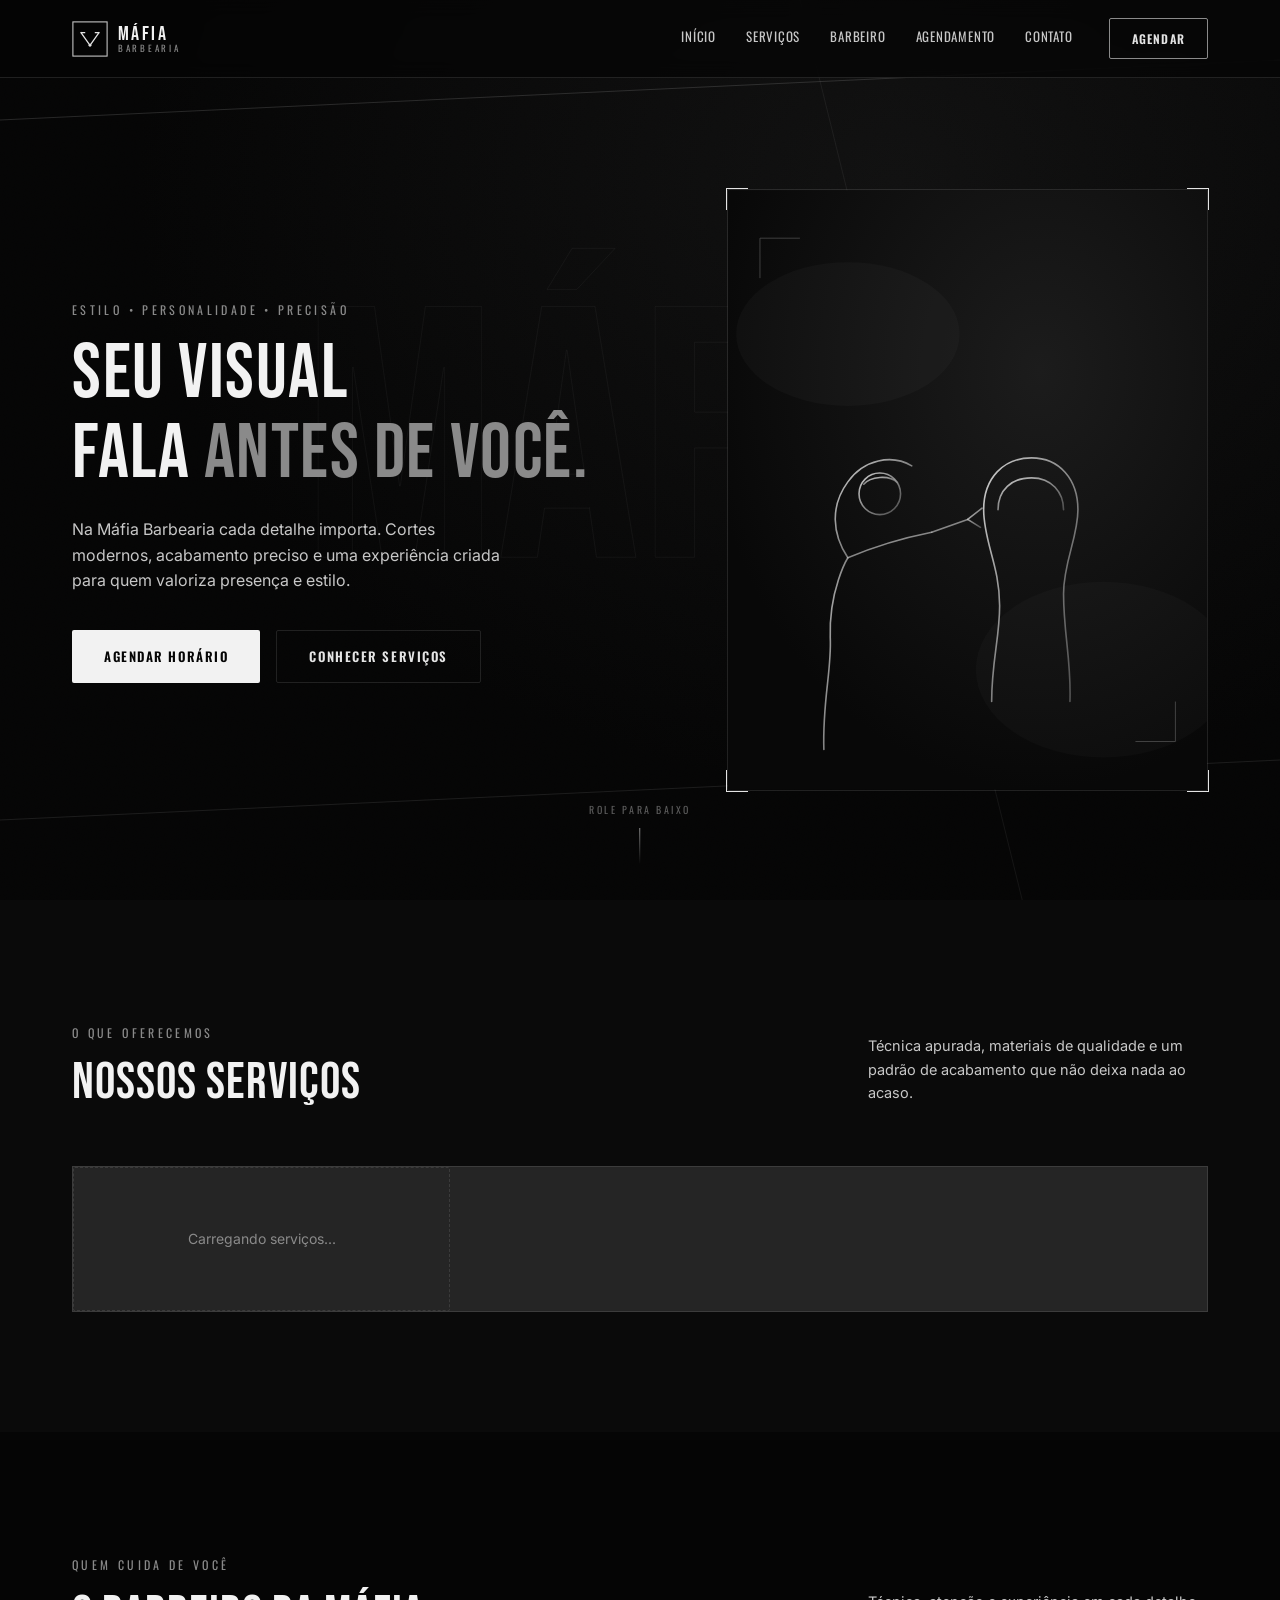
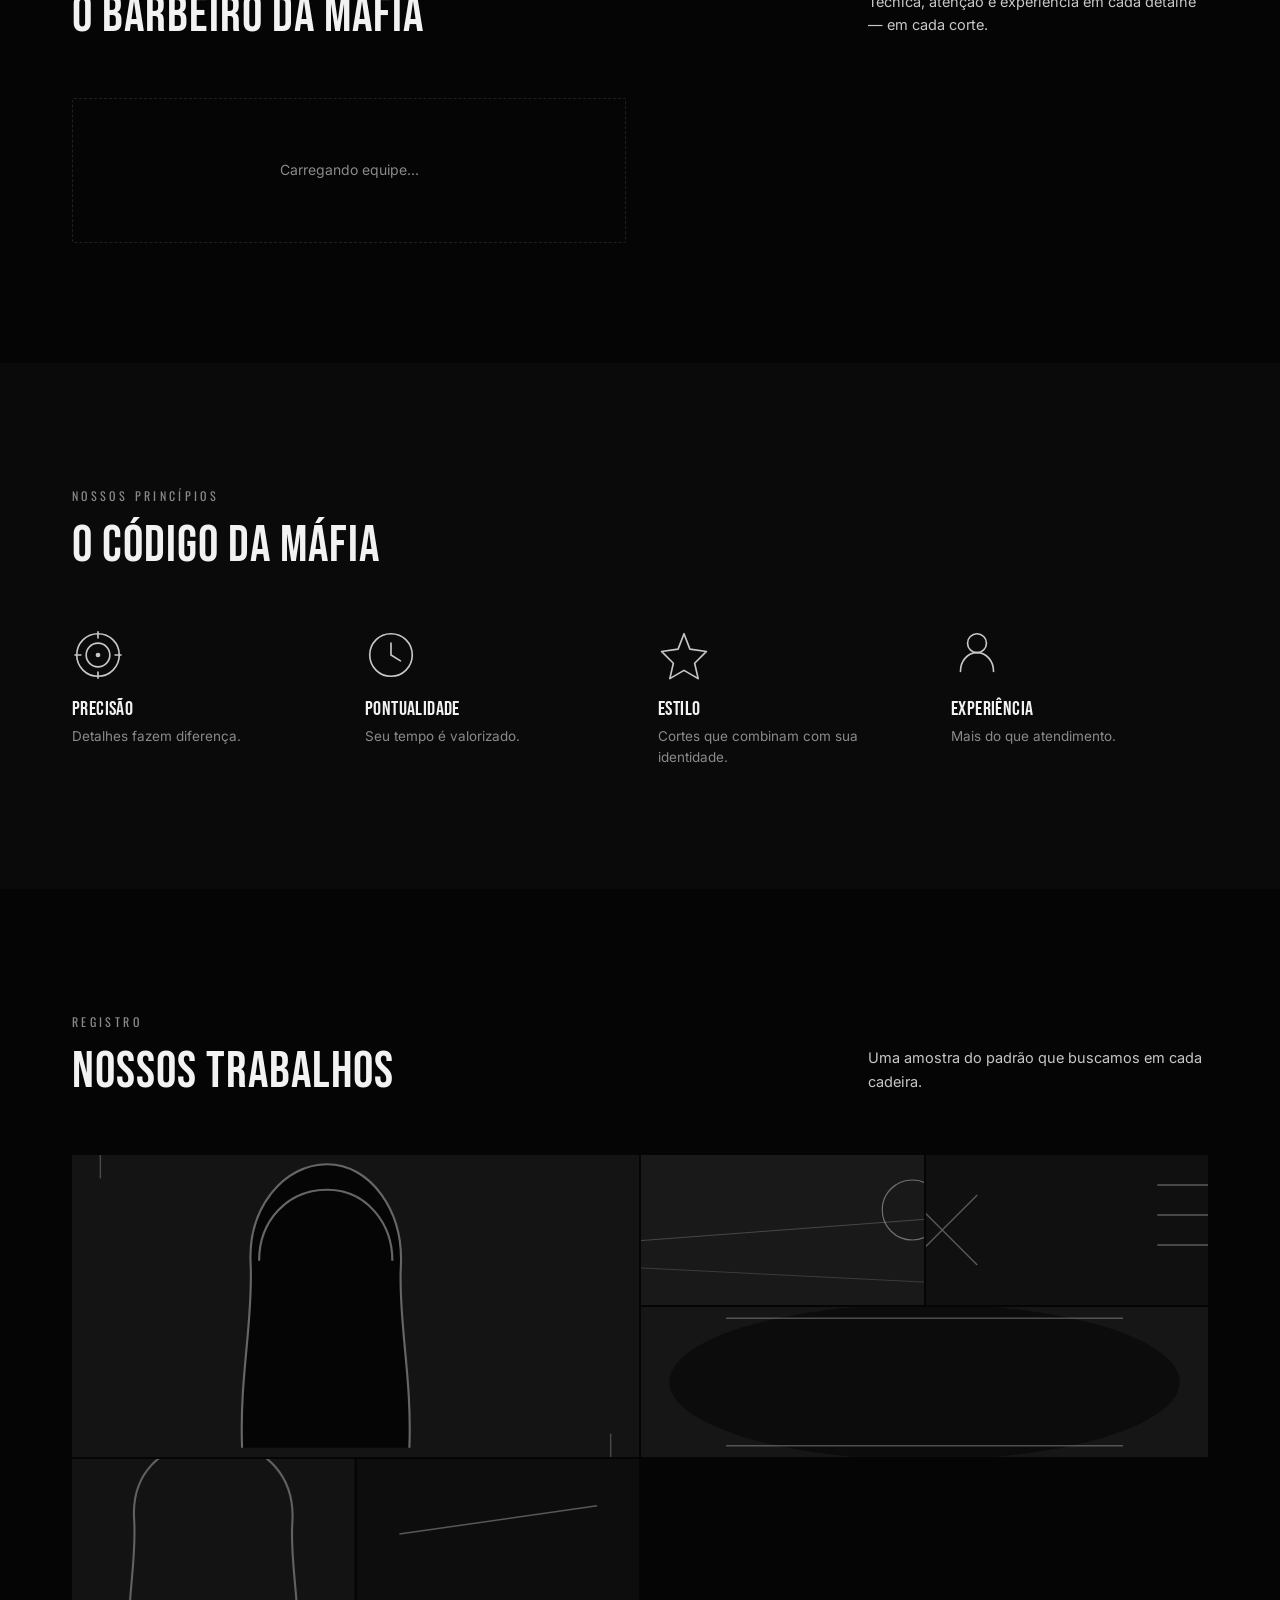
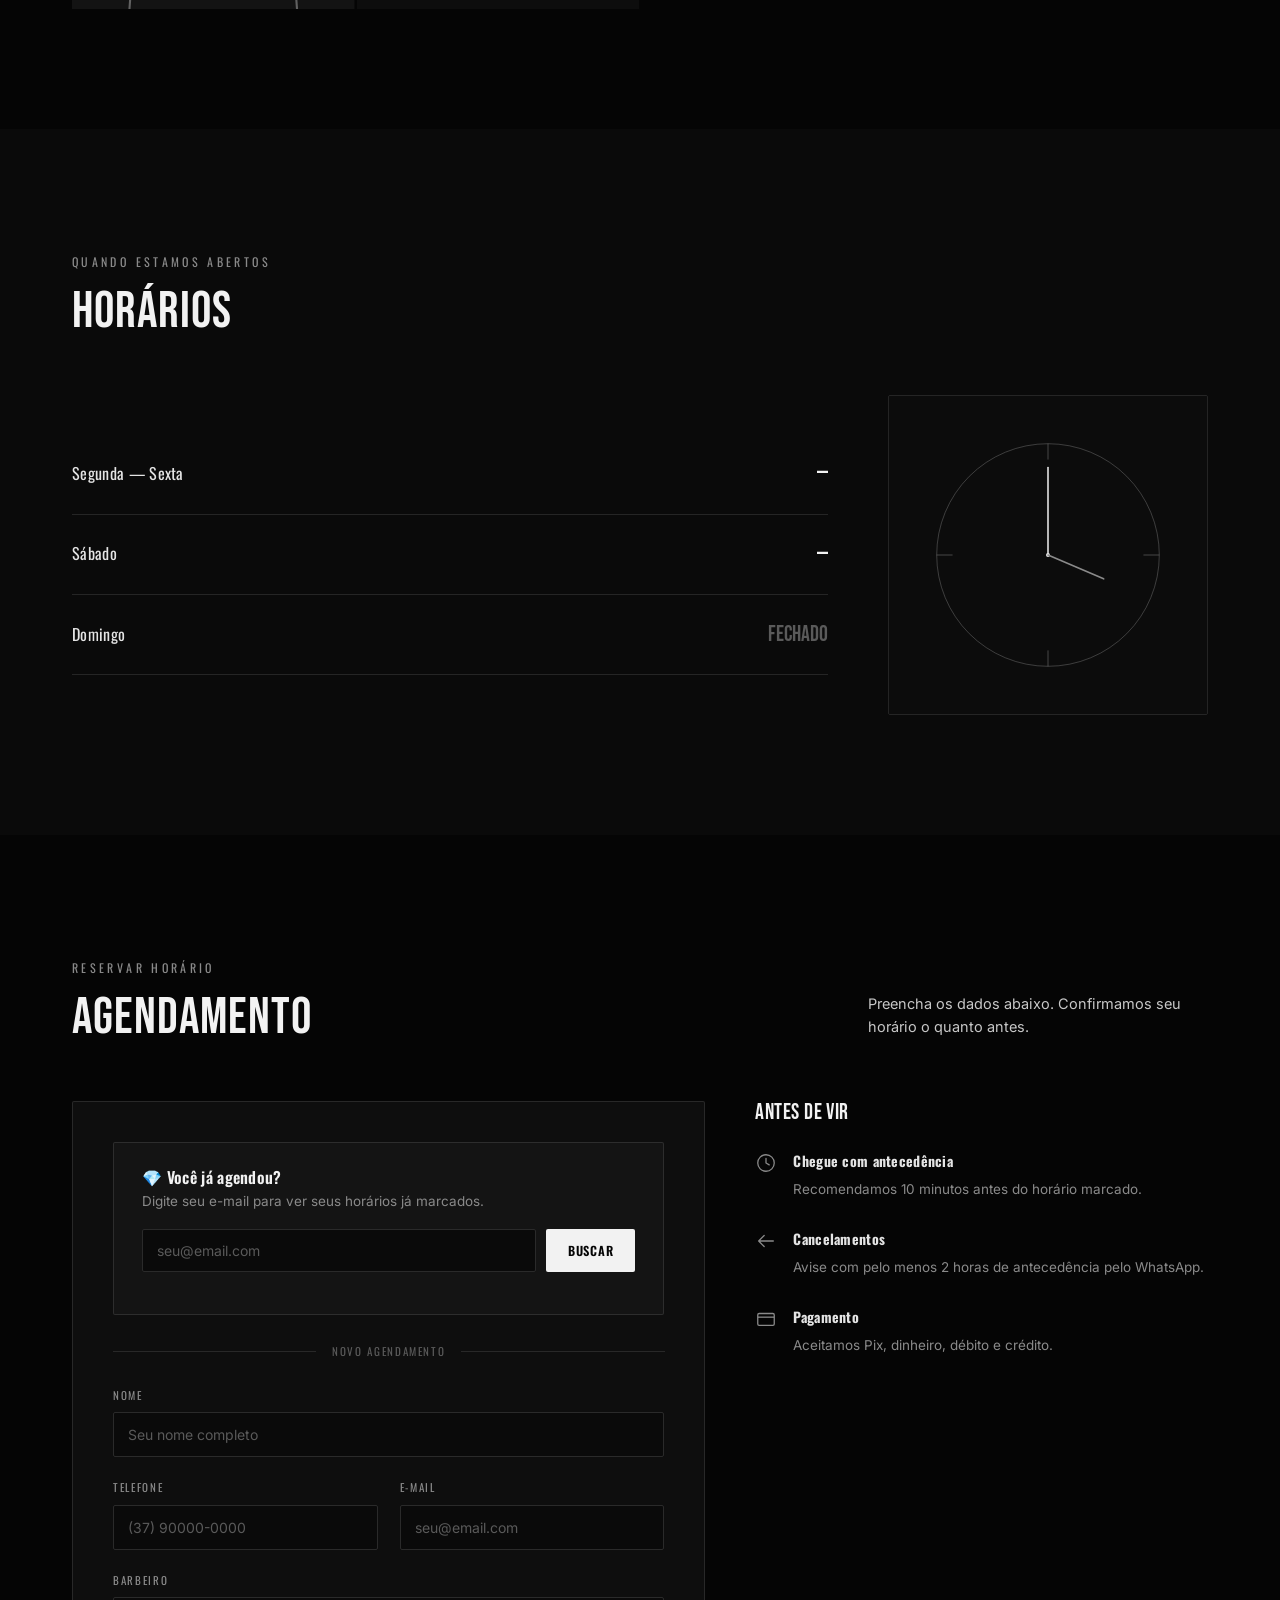
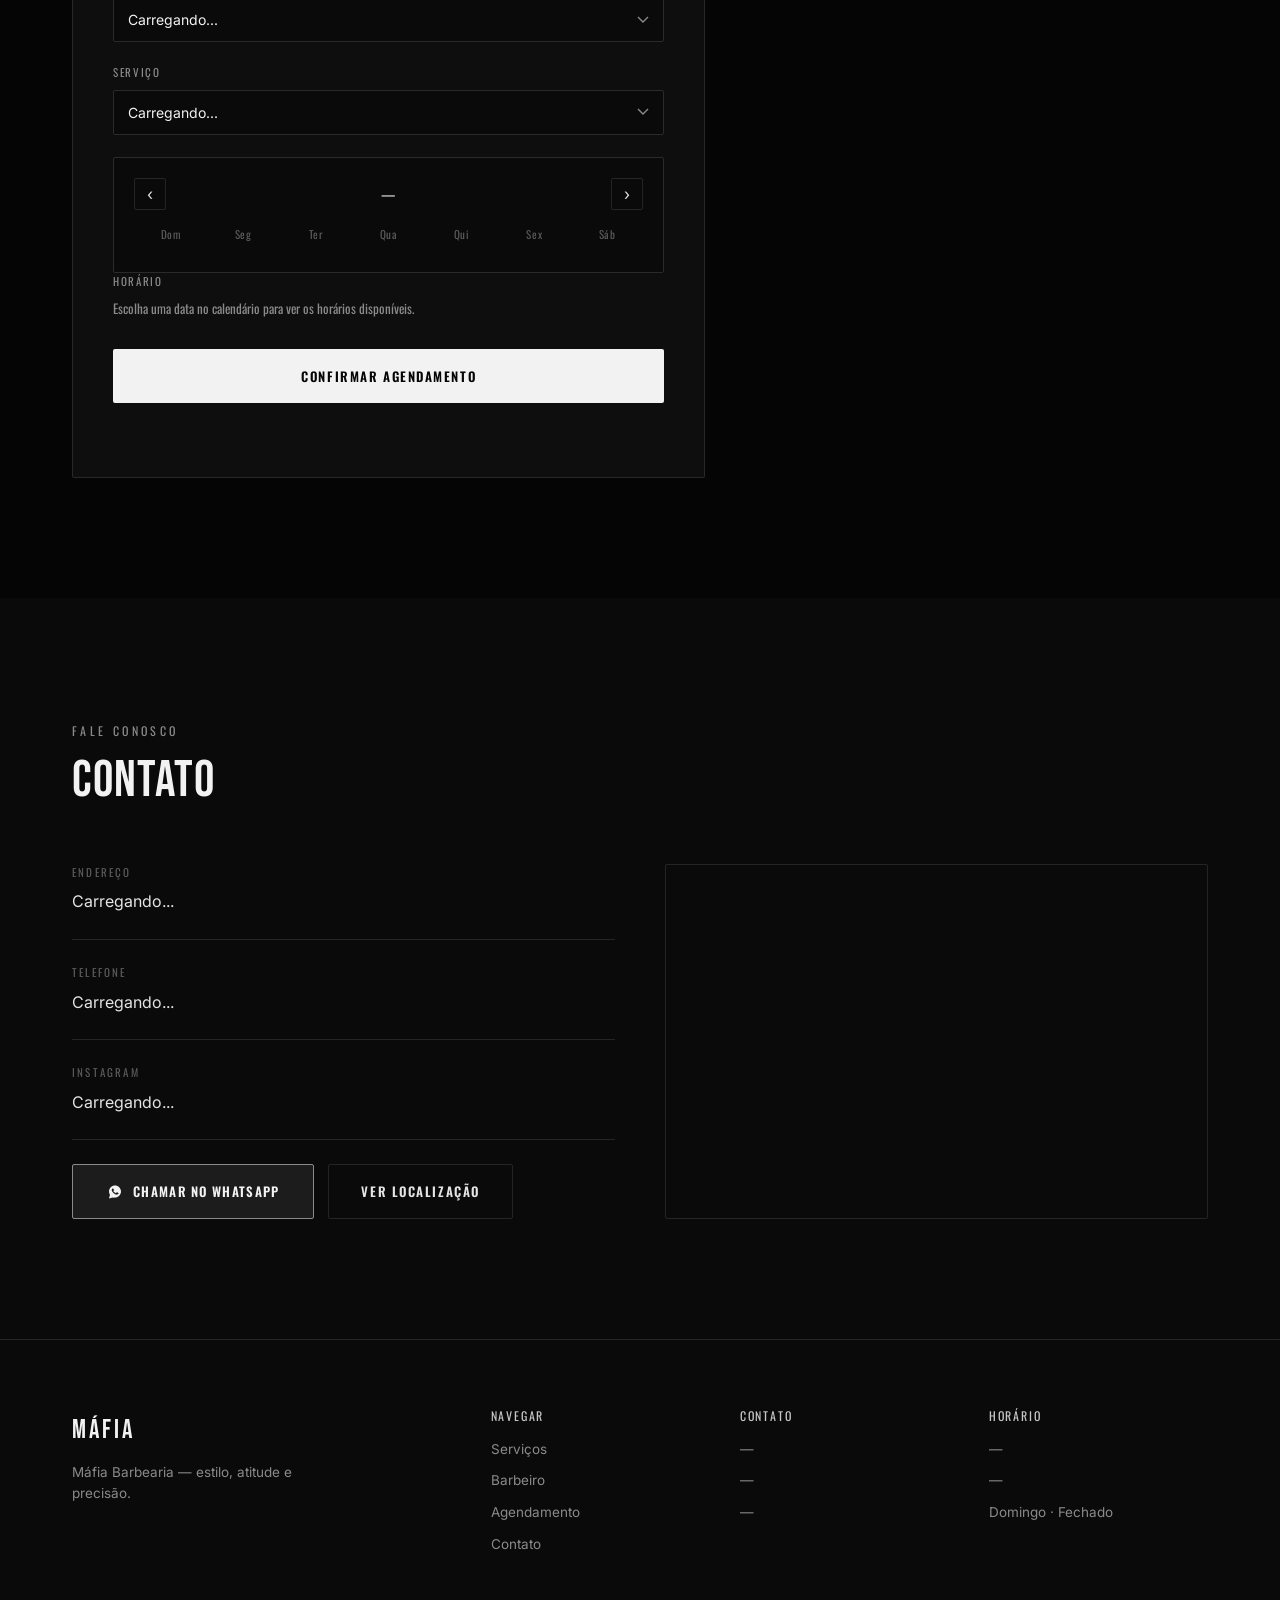
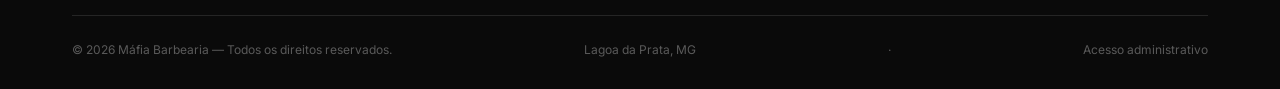
==== commit 963bddd1: "Update index.html" ====
--- a/index.html
+++ b/index.html
@@ -135,61 +135,8 @@
       <p class="section-note">Técnica apurada, materiais de qualidade e um padrão de acabamento que não deixa nada ao acaso.</p>
     </div>
 
-    <div class="servicos-grid reveal">
-      <div class="servico-card">
-        <span class="servico-num">01</span>
-        <h3>Corte Masculino</h3>
-        <p>Cortes modernos e clássicos com acabamento preciso.</p>
-        <div class="servico-foot">
-          <span class="servico-preco servico-preco--consulte">Consulte o valor</span>
-          <a href="#agendamento" class="btn-mini">Agendar</a>
-        </div>
-      </div>
-      <div class="servico-card">
-        <span class="servico-num">02</span>
-        <h3>Barba</h3>
-        <p>Modelagem e alinhamento com máxima precisão.</p>
-        <div class="servico-foot">
-          <span class="servico-preco servico-preco--consulte">Consulte o valor</span>
-          <a href="#agendamento" class="btn-mini">Agendar</a>
-        </div>
-      </div>
-      <div class="servico-card">
-        <span class="servico-num">03</span>
-        <h3>Corte + Barba</h3>
-        <p>Visual completo com atenção aos detalhes.</p>
-        <div class="servico-foot">
-          <span class="servico-preco servico-preco--consulte">Consulte o valor</span>
-          <a href="#agendamento" class="btn-mini">Agendar</a>
-        </div>
-      </div>
-      <div class="servico-card">
-        <span class="servico-num">04</span>
-        <h3>Pigmentação</h3>
-        <p>Mais definição e acabamento, sem parecer artificial.</p>
-        <div class="servico-foot">
-          <span class="servico-preco servico-preco--consulte">Consulte o valor</span>
-          <a href="#agendamento" class="btn-mini">Agendar</a>
-        </div>
-      </div>
-      <div class="servico-card">
-        <span class="servico-num">05</span>
-        <h3>Acabamento</h3>
-        <p>Os detalhes que fazem a diferença no resultado final.</p>
-        <div class="servico-foot">
-          <span class="servico-preco servico-preco--consulte">Consulte o valor</span>
-          <a href="#agendamento" class="btn-mini">Agendar</a>
-        </div>
-      </div>
-      <div class="servico-card">
-        <span class="servico-num">06</span>
-        <h3>Sobrancelha</h3>
-        <p>Design e alinhamento que fecham o visual com precisão.</p>
-        <div class="servico-foot">
-          <span class="servico-preco servico-preco--consulte">Consulte o valor</span>
-          <a href="#agendamento" class="btn-mini">Agendar</a>
-        </div>
-      </div>
+    <div class="servicos-grid reveal" id="servicosGrid">
+      <p class="plano-vazio">Carregando serviços...</p>
     </div>
   </div>
 </section>
@@ -205,19 +152,8 @@
       <p class="section-note">Técnica, atenção e experiência em cada detalhe — em cada corte.</p>
     </div>
 
-    <div class="equipe-grid equipe-grid--single reveal">
-      <div class="barbeiro-card">
-        <div class="barbeiro-foto">
-          <img src="rian.jpg" alt="Rian, barbeiro da Máfia Barbearia" loading="lazy">
-        </div>
-        <div class="barbeiro-overlay"></div>
-        <div class="barbeiro-info">
-          <span class="barbeiro-especialidade">Barbeiro titular</span>
-          <h3>Rian</h3>
-          <p class="barbeiro-frase">"Corte é técnica. Estilo é atitude."</p>
-          <a href="rian.html" class="btn btn-mini">Ver perfil de Rian</a>
-        </div>
-      </div>
+    <div class="equipe-grid reveal" id="equipeGrid">
+      <p class="plano-vazio">Carregando equipe...</p>
     </div>
   </div>
 </section>
@@ -316,18 +252,18 @@
     </div>
 
     <div class="horarios-wrap reveal">
-      <div class="horarios-grid">
+      <div class="horarios-grid" id="horariosGrid">
         <div class="horario-row">
           <span class="horario-dia">Segunda — Sexta</span>
-          <span class="horario-horas">08h às 20h</span>
+          <span class="horario-horas" id="hSegSex">—</span>
         </div>
         <div class="horario-row">
           <span class="horario-dia">Sábado</span>
-          <span class="horario-horas">08h às 18h</span>
-        </div>
-        <div class="horario-row fechado">
+          <span class="horario-horas" id="hSabado">—</span>
+        </div>
+        <div class="horario-row fechado" id="hDomingoRow">
           <span class="horario-dia">Domingo</span>
-          <span class="horario-horas">Fechado</span>
+          <span class="horario-horas" id="hDomingo">Fechado</span>
         </div>
       </div>
 
@@ -392,14 +328,15 @@
               <input type="email" id="email" placeholder="seu@email.com" required>
             </div>
             <div class="form-group full">
+              <label for="barbeiroSelect">Barbeiro</label>
+              <select id="barbeiroSelect" required>
+                <option value="">Carregando...</option>
+              </select>
+            </div>
+            <div class="form-group full">
               <label for="servico">Serviço</label>
-              <select id="servico">
-                <option value="Corte Masculino">Corte Masculino</option>
-                <option value="Barba">Barba</option>
-                <option value="Corte + Barba">Corte + Barba</option>
-                <option value="Pigmentação">Pigmentação</option>
-                <option value="Acabamento">Acabamento</option>
-                <option value="Sobrancelha">Sobrancelha</option>
+              <select id="servico" required>
+                <option value="">Carregando...</option>
               </select>
             </div>
           </div>
@@ -463,27 +400,26 @@
       <div class="contato-info">
         <div class="contato-item">
           <span class="contato-label">Endereço</span>
-          <span>Rua Paulo Fabiano de Assis, 525</span>
-          <span>Bairro Nova Esperança das Graças</span>
-          <span>Lagoa da Prata — MG</span>
+          <span id="ctEndereco">Carregando...</span>
         </div>
         <div class="contato-item">
           <span class="contato-label">Telefone</span>
-          <a href="tel:+5537998619864">(37) 99861-9864</a>
+          <a id="ctTelefoneLink" href="#">Carregando...</a>
         </div>
         <div class="contato-item">
           <span class="contato-label">Instagram</span>
-          <a href="https://instagram.com/mafiabarbearia" target="_blank" rel="noopener">@mafiabarbearia</a>
+          <a id="ctInstagramLink" href="#" target="_blank" rel="noopener">Carregando...</a>
         </div>
         <div class="contato-btns">
-          <a href="https://wa.me/5537998619864" target="_blank" rel="noopener" class="btn-whats">Chamar no WhatsApp</a>
-          <a href="https://www.google.com/maps/search/?api=1&query=Rua+Paulo+Fabiano+de+Assis+525+Lagoa+da+Prata+MG" target="_blank" rel="noopener" class="btn btn-outline">Ver localização</a>
+          <a id="ctWhatsBtn" href="#" target="_blank" rel="noopener" class="btn-whats">Chamar no WhatsApp</a>
+          <a id="ctMapaLink" href="#" target="_blank" rel="noopener" class="btn btn-outline">Ver localização</a>
         </div>
       </div>
 
       <div class="mapa-frame">
         <iframe
-          src="https://www.google.com/maps?q=Rua+Paulo+Fabiano+de+Assis+525+Lagoa+da+Prata+MG&output=embed"
+          id="ctMapaFrame"
+          src=""
           loading="lazy"
           referrerpolicy="no-referrer-when-downgrade"
           title="Localização Máfia Barbearia">
@@ -499,7 +435,7 @@
     <div class="footer-top">
       <div class="footer-brand">
         <span class="logo-top">MÁFIA</span>
-        <p class="footer-tag">Máfia Barbearia — estilo, atitude e precisão.</p>
+        <p class="footer-tag" id="ftTagline">Máfia Barbearia — estilo, atitude e precisão.</p>
       </div>
 
       <div class="footer-cols">
@@ -512,27 +448,28 @@
         </div>
         <div class="footer-col">
           <h4>Contato</h4>
-          <span>(37) 99861-9864</span>
-          <span>Lagoa da Prata — MG</span>
-          <a href="https://instagram.com/mafiabarbearia" target="_blank" rel="noopener">@mafiabarbearia</a>
+          <span id="ftTelefone">—</span>
+          <span id="ftEndereco">—</span>
+          <a id="ftInstagram" href="#" target="_blank" rel="noopener">—</a>
         </div>
         <div class="footer-col">
           <h4>Horário</h4>
-          <span>Seg—Sex · 08h—20h</span>
-          <span>Sábado · 08h—18h</span>
-          <span>Domingo · Fechado</span>
+          <span id="ftSegSex">—</span>
+          <span id="ftSabado">—</span>
+          <span id="ftDomingo">Domingo · Fechado</span>
         </div>
       </div>
     </div>
 
     <div class="footer-bottom">
-      <span>© 2026 Máfia Barbearia — Todos os direitos reservados.</span>
-      <span>Lagoa da Prata, MG · <a href="admin.html" style="color:inherit;">Acesso administrativo</a></span>
+      <span>© 2026 <span id="ftNome">Máfia Barbearia</span> — Todos os direitos reservados.</span>
+      <span id="ftCidade">Lagoa da Prata, MG</span> · <a href="admin.html" style="color:inherit;">Acesso administrativo</a>
     </div>
   </div>
 </footer>
 
 <script src="scripts.js"></script>
+<script type="module" src="conteudo.js"></script>
 <script type="module" src="agendamento.js"></script>
 </body>
 </html>
--- a/style.css
+++ b/style.css
@@ -827,11 +827,11 @@
 /* ===================================================================
    TURNO
 =================================================================== */
-.turno-select{display:flex;gap:10px;flex-wrap:wrap;}
+.turno-select{display:flex;gap:8px;flex-wrap:wrap;max-height:220px;overflow-y:auto;padding-right:4px;}
 .turno-btn{
-  flex:1;
-  min-width:110px;
-  padding:14px 10px;
+  flex:0 1 84px;
+  min-width:84px;
+  padding:11px 8px;
   border:1px solid var(--line);
   border-radius:var(--radius);
   color:var(--gray-300);
@@ -840,6 +840,11 @@
   letter-spacing:.03em;
   transition:all .2s;
   background:var(--bg-1);
+}
+.horario-aviso{
+  color:var(--gray-600);
+  font-size:13px;
+  font-family:'Oswald',sans-serif;
 }
 .turno-btn:hover{border-color:var(--gray-500);}
 .turno-btn--ativo{
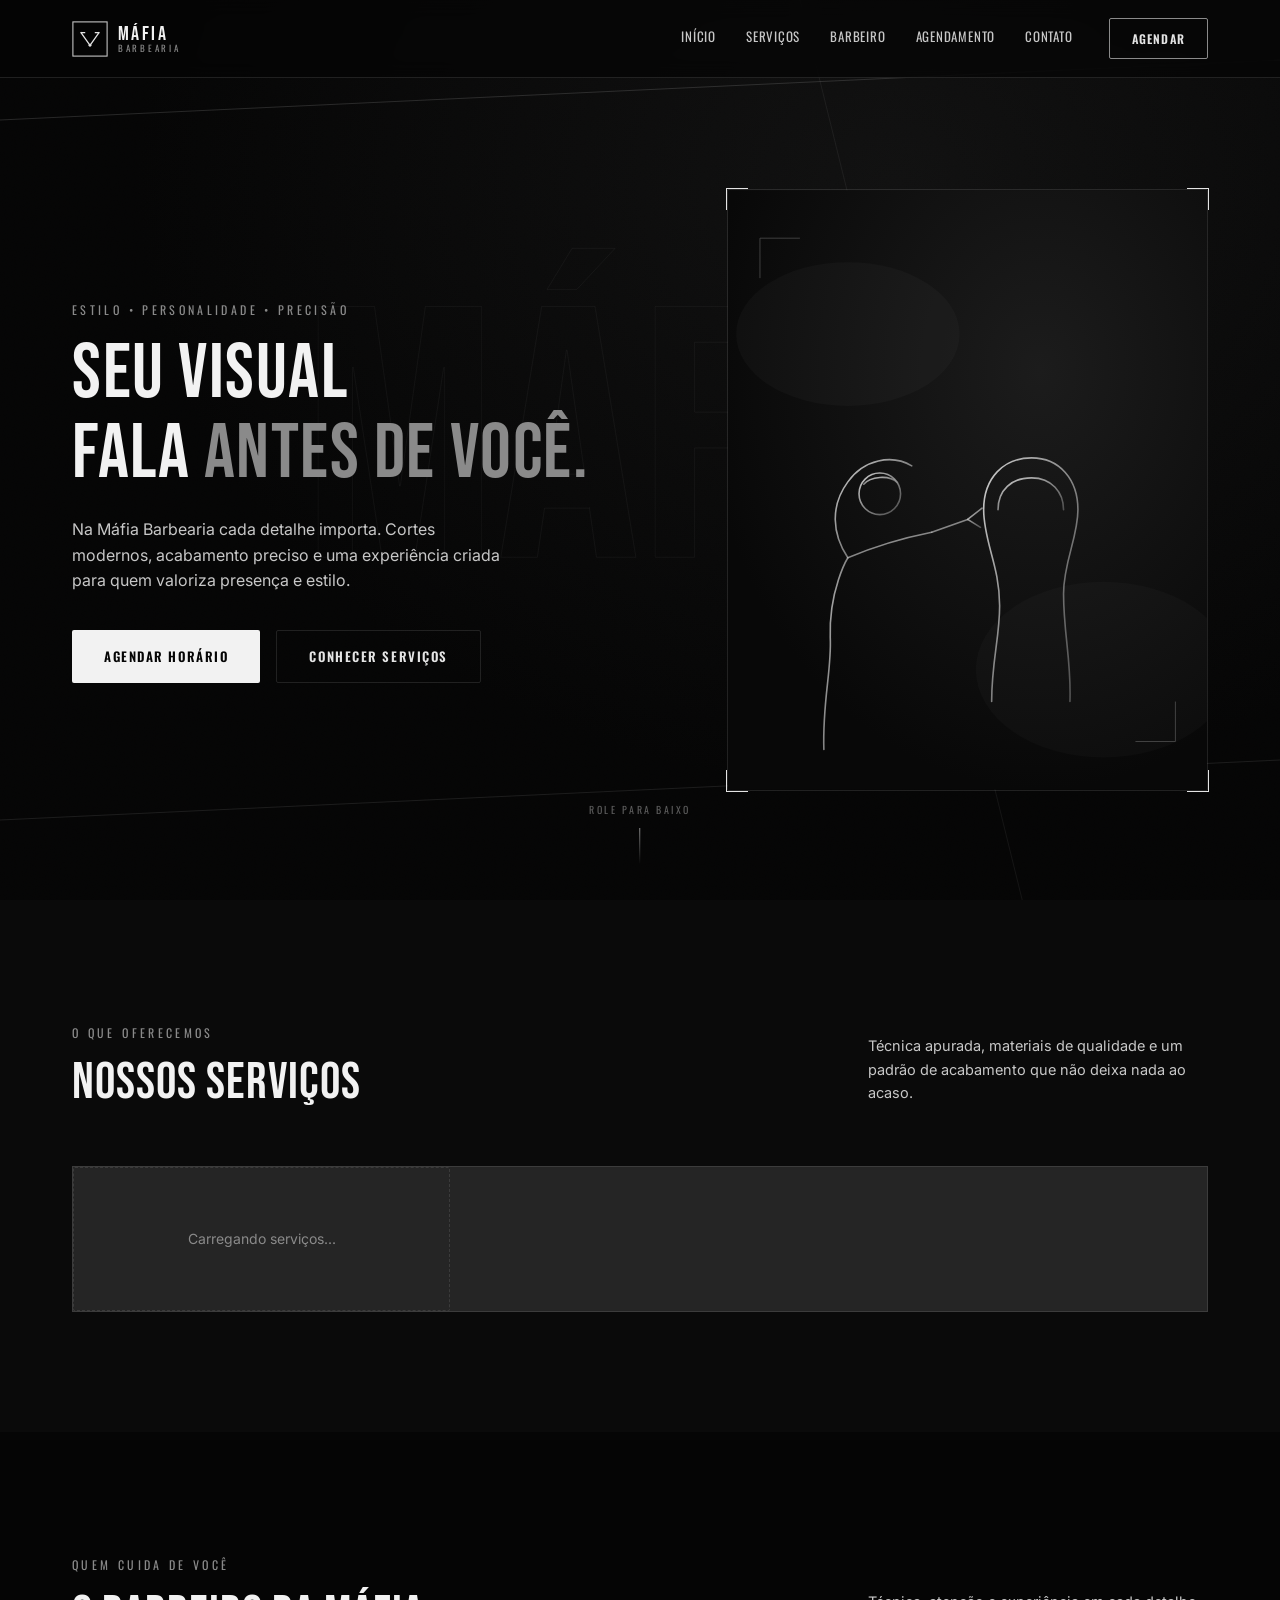
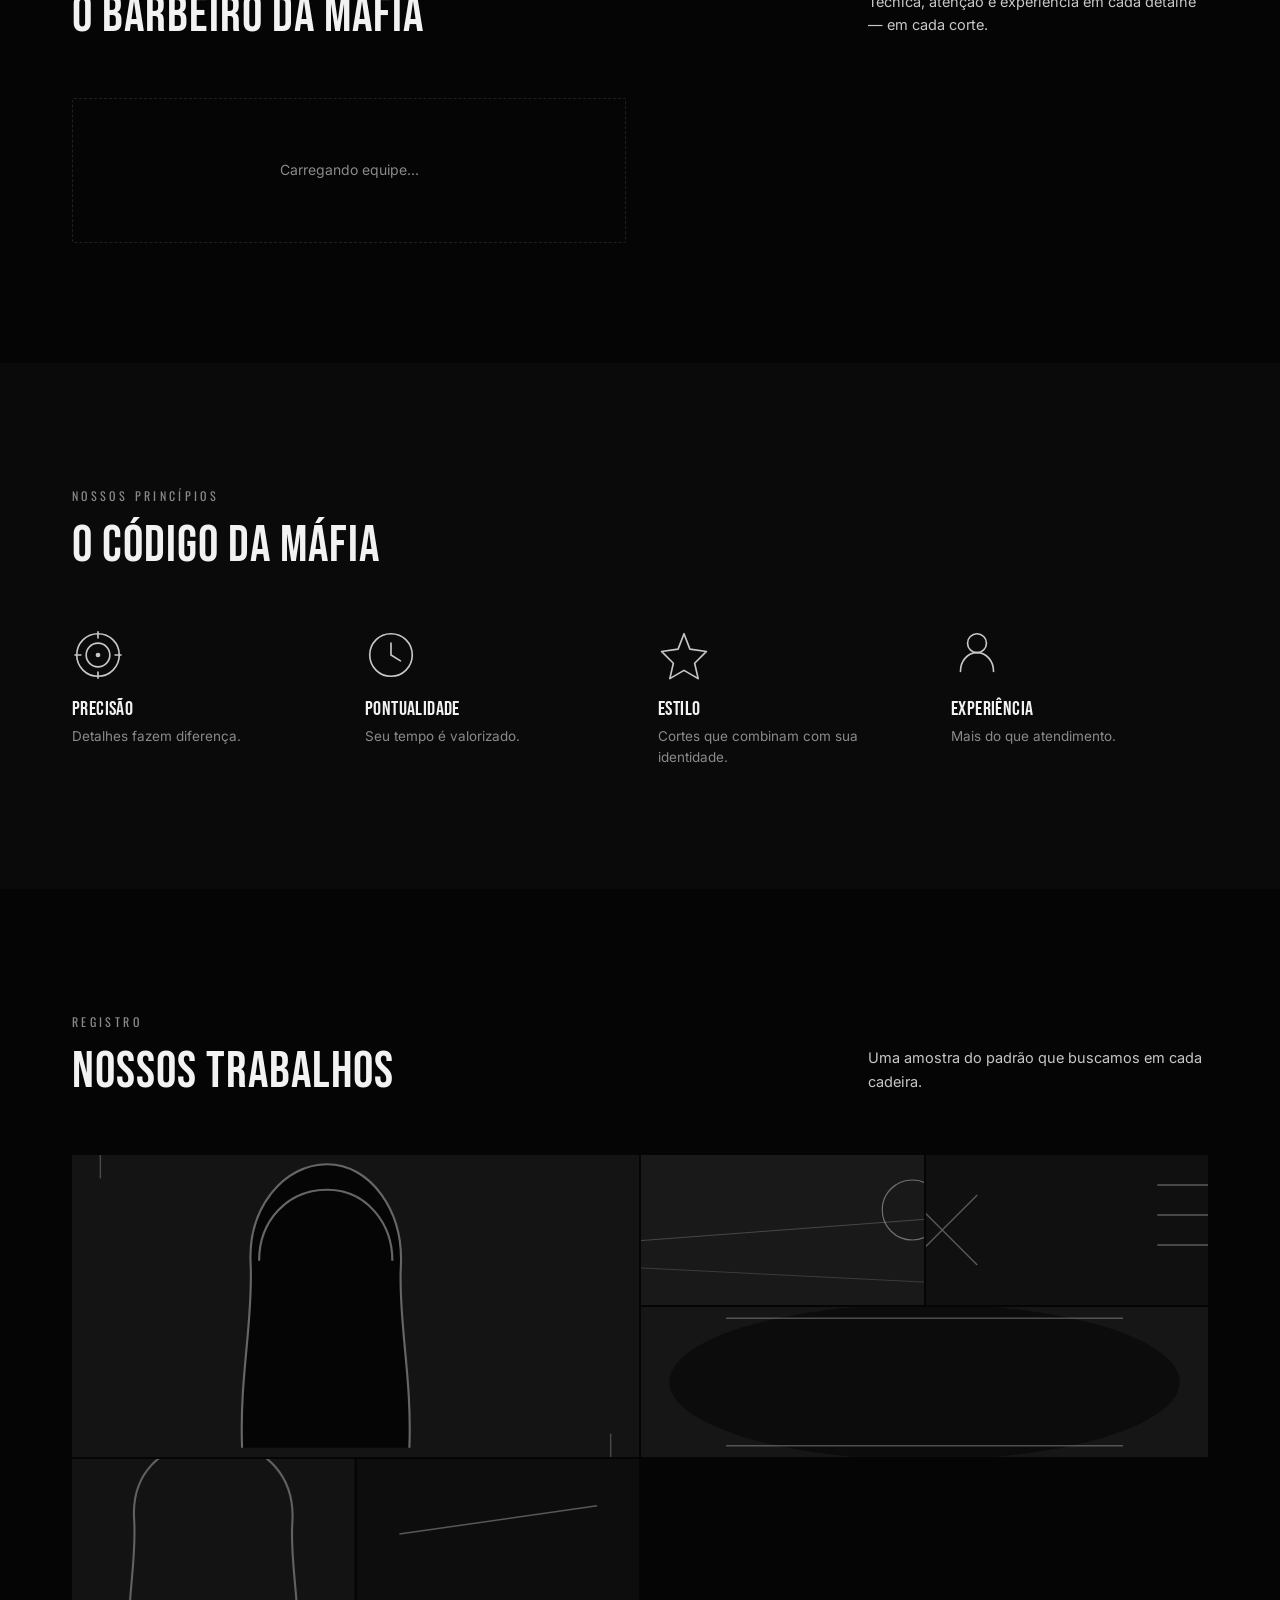
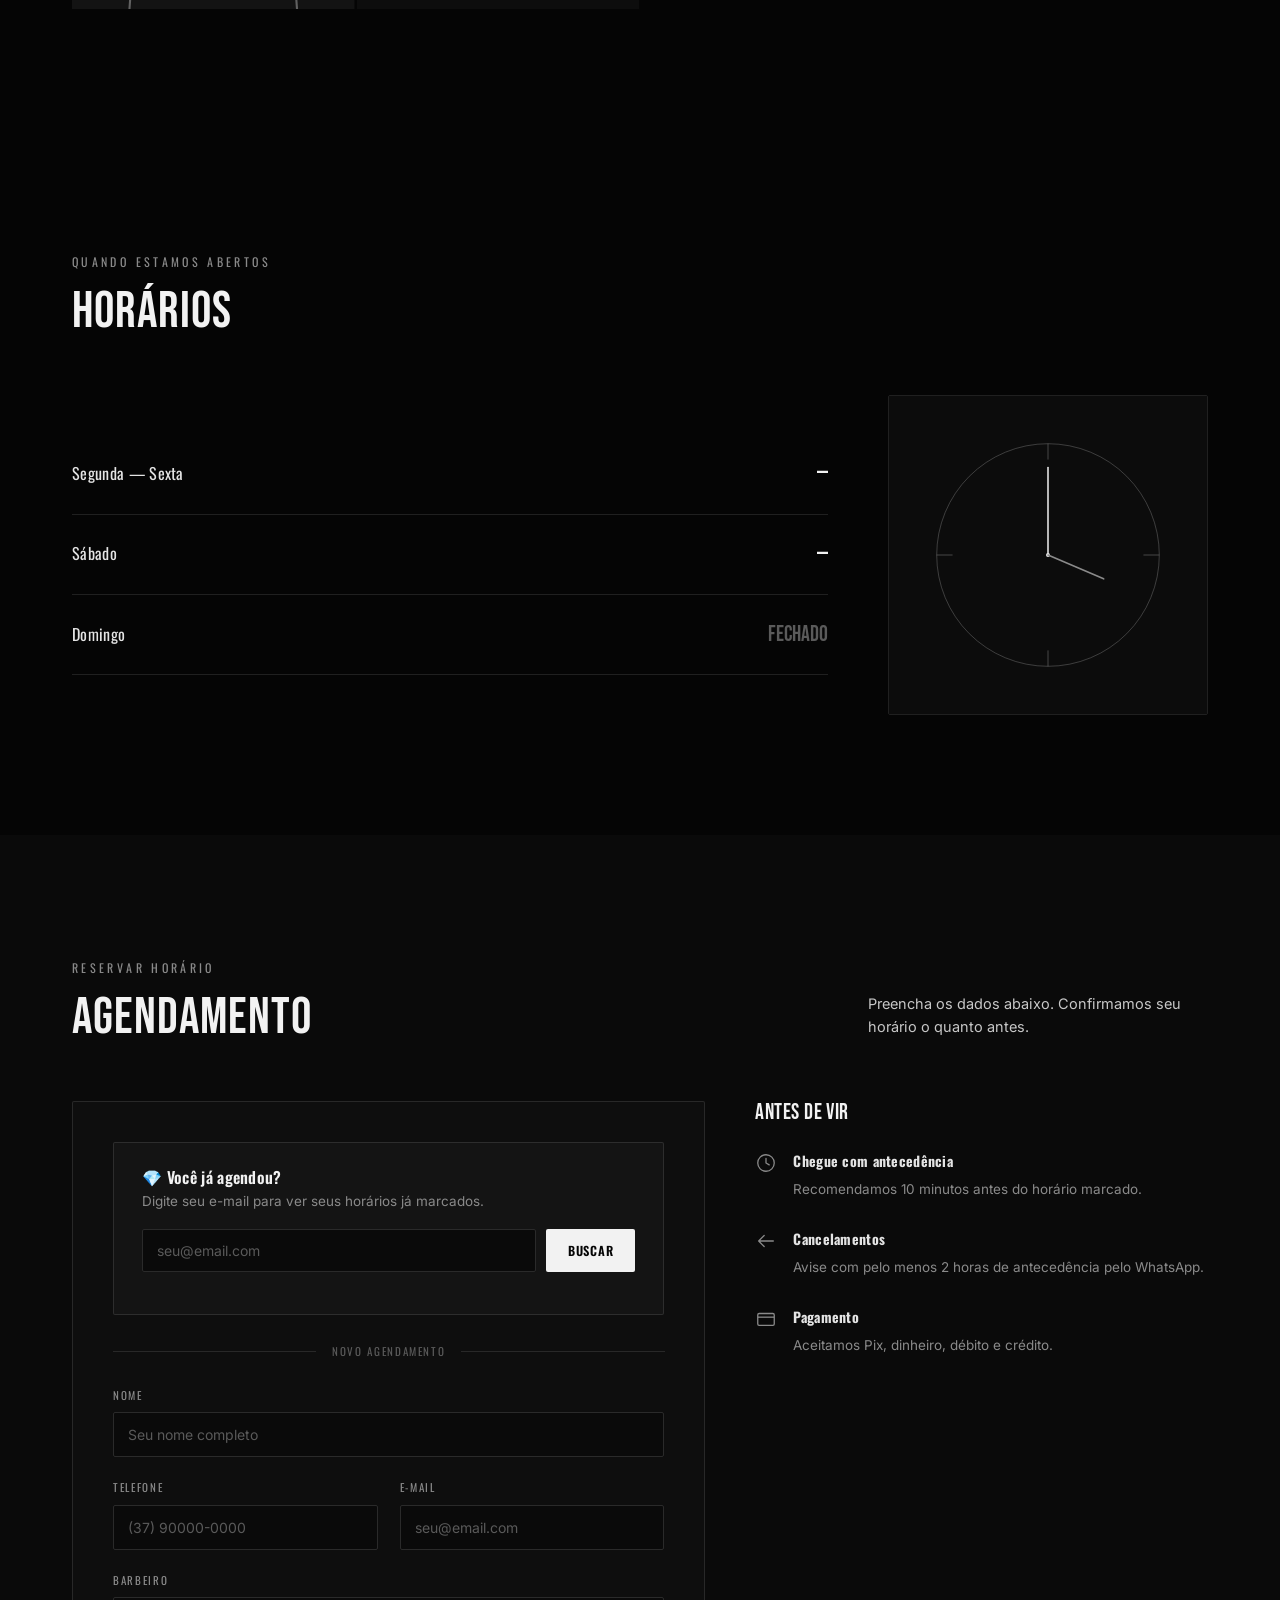
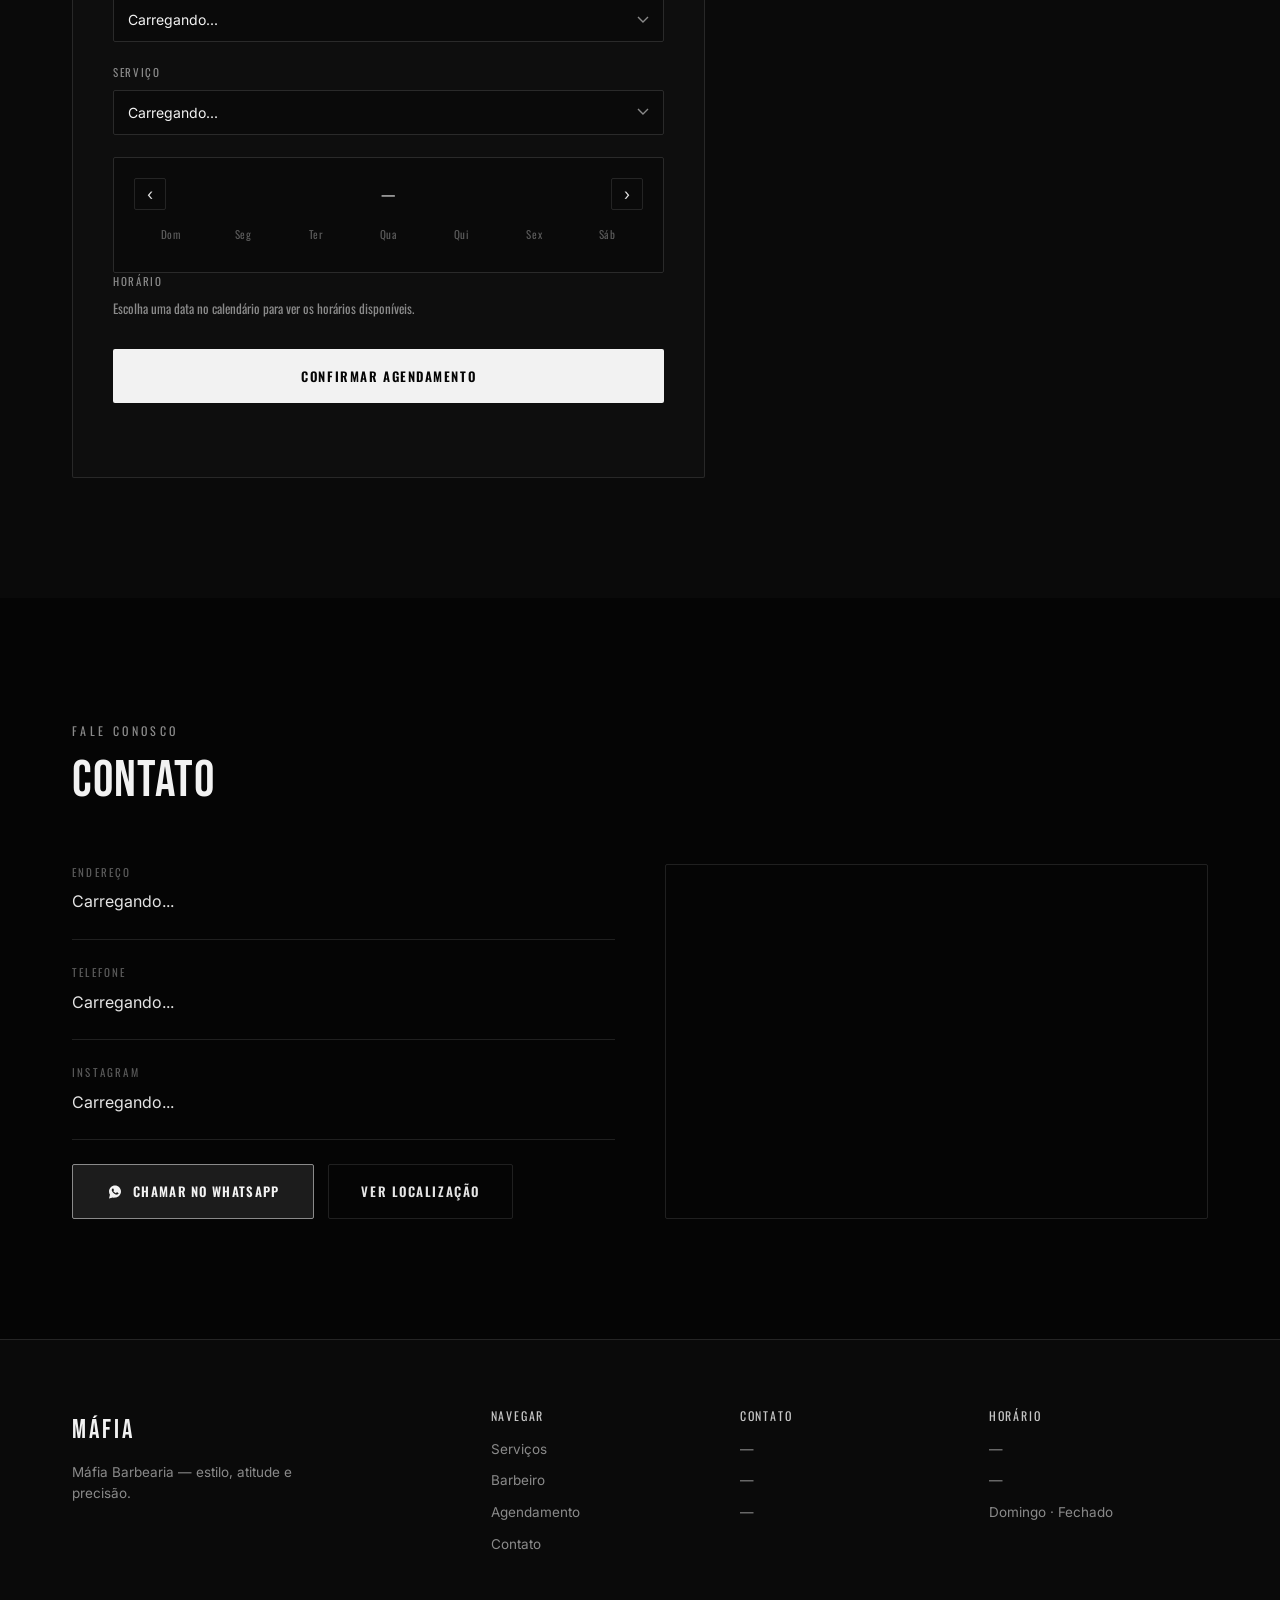
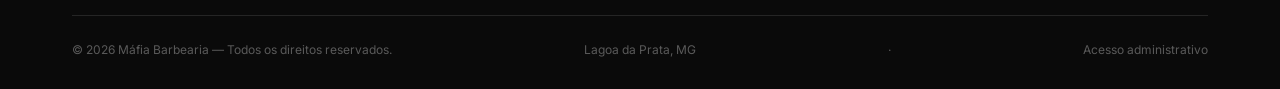
==== commit b39cbbbc: "Update index.html" ====
--- a/index.html
+++ b/index.html
@@ -212,7 +212,7 @@
       <p class="section-note">Uma amostra do padrão que buscamos em cada cadeira.</p>
     </div>
 
-    <div class="galeria-grid reveal">
+    <div class="galeria-grid reveal" id="galeriaGrid">
       <div class="g-item g-big galeria-tile">
         <svg viewBox="0 0 400 300" preserveAspectRatio="xMidYMid slice"><rect width="400" height="300" fill="#141414"/><g stroke="#8A8A8A" stroke-width="1.5" opacity="0.7"><path d="M120 250C118 200 128 160 126 120C124 80 150 50 180 50C210 50 234 82 232 122C230 160 240 200 238 250"/><path d="M132 118C132 90 152 68 180 68C208 68 226 92 226 118"/></g><g stroke="#C7C7C7" stroke-width="1" opacity="0.3"><line x1="20" y1="20" x2="60" y2="20"/><line x1="20" y1="20" x2="20" y2="60"/><line x1="380" y1="280" x2="340" y2="280"/><line x1="380" y1="280" x2="380" y2="240"/></g></svg>
         <div class="galeria-label"><span>Degradê navalhado</span></div>
@@ -238,6 +238,19 @@
         <div class="galeria-label"><span>Textura e risco</span></div>
       </div>
     </div>
+  </div>
+</section>
+
+<!-- ============ DEPOIMENTOS ============ -->
+<section id="depoimentos" style="display:none;">
+  <div class="container">
+    <div class="section-head reveal">
+      <div>
+        <span class="eyebrow">O que dizem</span>
+        <h2>Depoimentos</h2>
+      </div>
+    </div>
+    <div class="depoimentos-grid reveal" id="depoimentosGrid"></div>
   </div>
 </section>
 
--- a/style.css
+++ b/style.css
@@ -1051,9 +1051,227 @@
   font-size:14px;
 }
 
+/* ========================================================
+   ABAS DA ADM
+   ======================================================== */
+.admin-tabs{
+  display:flex;
+  gap:6px;
+  border-bottom:1px solid var(--line-soft);
+  margin-bottom:32px;
+  overflow-x:auto;
+}
+.admin-tab{
+  padding:12px 18px;
+  font-family:'Oswald',sans-serif;
+  font-size:13px;
+  letter-spacing:.05em;
+  text-transform:uppercase;
+  color:var(--gray-600);
+  border-bottom:2px solid transparent;
+  white-space:nowrap;
+  transition:color .2s,border-color .2s;
+}
+.admin-tab:hover{color:var(--gray-100);}
+.admin-tab--ativo{color:var(--gray-100);border-color:var(--gray-100);}
+
+.admin-tab-painel{display:none;}
+.admin-tab-painel--ativo{display:block;}
+
+.admin-dica{
+  color:var(--gray-600);
+  font-size:13px;
+  margin:-14px 0 24px;
+}
+
+/* ========================================================
+   LISTAS DE CRUD (SERVIÇOS / EQUIPE)
+   ======================================================== */
+.admin-crud-lista{display:flex;flex-direction:column;gap:14px;}
+
+.crud-card{
+  background:var(--bg-2);
+  border:1px solid var(--line-soft);
+  border-radius:var(--radius);
+  padding:20px 22px;
+}
+.crud-card-topo{
+  display:flex;
+  justify-content:space-between;
+  align-items:center;
+  gap:14px;
+  flex-wrap:wrap;
+}
+.crud-card-nome{
+  font-family:'Oswald',sans-serif;
+  font-size:16px;
+  color:var(--gray-100);
+  display:flex;
+  align-items:center;
+  gap:10px;
+}
+.crud-badge{
+  font-size:10.5px;
+  letter-spacing:.06em;
+  text-transform:uppercase;
+  padding:2px 9px;
+  border-radius:20px;
+  border:1px solid var(--line-soft);
+  color:var(--gray-600);
+}
+.crud-badge--ativo{color:#a8c99a;border-color:rgba(168,201,154,0.4);}
+.crud-badge--inativo{color:#e08a8a;border-color:rgba(224,138,138,0.4);}
+
+.crud-card-acoes{display:flex;gap:8px;}
+
+.crud-form{
+  display:grid;
+  grid-template-columns:repeat(auto-fit,minmax(160px,1fr));
+  gap:14px;
+  margin-top:18px;
+  padding-top:18px;
+  border-top:1px solid var(--line-soft);
+}
+.crud-form .form-group{margin:0;}
+.crud-form textarea{
+  width:100%;
+  background:var(--bg-1);
+  border:1px solid var(--line);
+  border-radius:var(--radius);
+  color:var(--gray-100);
+  padding:10px 12px;
+  font-family:'Inter',sans-serif;
+  font-size:13.5px;
+  resize:vertical;
+  min-height:70px;
+}
+.crud-form-full{grid-column:1/-1;}
+
+.crud-foto-preview{
+  width:64px;height:64px;
+  border-radius:50%;
+  object-fit:cover;
+  border:1px solid var(--line-soft);
+  background:var(--bg-1);
+}
+
+.crud-subsecao{
+  margin-top:18px;
+  padding-top:18px;
+  border-top:1px dashed var(--line-soft);
+}
+.crud-subsecao h4{
+  font-family:'Oswald',sans-serif;
+  font-size:13px;
+  letter-spacing:.05em;
+  text-transform:uppercase;
+  color:var(--gray-500);
+  margin-bottom:12px;
+}
+
+.horario-semana-row{
+  display:grid;
+  grid-template-columns:110px auto 1fr 1fr;
+  align-items:center;
+  gap:10px;
+  padding:6px 0;
+  font-size:13px;
+}
+.horario-semana-row input[type="time"]{
+  background:var(--bg-1);
+  border:1px solid var(--line);
+  border-radius:6px;
+  color:var(--gray-100);
+  padding:6px 8px;
+  font-size:13px;
+}
+.horario-semana-row input[type="time"]:disabled{opacity:0.35;}
+
+.indisp-item{
+  display:flex;
+  justify-content:space-between;
+  align-items:center;
+  gap:10px;
+  padding:8px 0;
+  border-bottom:1px solid var(--line-soft);
+  font-size:13px;
+  color:var(--gray-300);
+}
+.indisp-item:last-child{border-bottom:none;}
+
+.indisp-form{
+  display:flex;
+  gap:8px;
+  flex-wrap:wrap;
+  align-items:flex-end;
+  margin-top:10px;
+}
+.indisp-form input[type="date"], .indisp-form input[type="text"]{
+  background:var(--bg-1);
+  border:1px solid var(--line);
+  border-radius:6px;
+  color:var(--gray-100);
+  padding:8px 10px;
+  font-size:13px;
+}
+
+/* ========================================================
+   FORMULÁRIO DE CONFIGURAÇÕES
+   ======================================================== */
+.admin-config-form .form-grid{
+  display:grid;
+  grid-template-columns:repeat(auto-fit,minmax(220px,1fr));
+  gap:18px;
+  margin-bottom:10px;
+}
+.admin-config-form .form-group label{
+  display:block;
+  font-size:12px;
+  color:var(--gray-600);
+  margin-bottom:6px;
+}
+.admin-config-form input[type="text"],
+.admin-config-form input[type="email"],
+.admin-config-form input[type="number"],
+.admin-config-form input[type="time"]{
+  width:100%;
+  background:var(--bg-2);
+  border:1px solid var(--line-soft);
+  border-radius:var(--radius);
+  color:var(--gray-100);
+  padding:11px 13px;
+  font-size:14px;
+}
+.form-group--check{display:flex;align-items:flex-end;padding-bottom:10px;}
+.form-group--check label{display:flex;align-items:center;gap:8px;font-size:13.5px;color:var(--gray-300);}
+
+.admin-subtitulo{
+  font-family:'Oswald',sans-serif;
+  font-size:14px;
+  letter-spacing:.04em;
+  text-transform:uppercase;
+  color:var(--gray-500);
+  margin:28px 0 14px;
+}
+
+.btn-xs{
+  padding:6px 12px;
+  font-size:11.5px;
+  border:1px solid var(--line-soft);
+  border-radius:var(--radius);
+  color:var(--gray-500);
+  font-family:'Oswald',sans-serif;
+  letter-spacing:.03em;
+  text-transform:uppercase;
+}
+.btn-xs:hover{color:var(--gray-100);border-color:var(--gray-100);}
+.btn-xs--perigo:hover{color:#e08a8a;border-color:rgba(224,138,138,0.5);}
+
 @media (max-width:900px){
   .admin-stats{grid-template-columns:repeat(2,1fr);}
-}
+  .horario-semana-row{grid-template-columns:90px auto 1fr 1fr;font-size:12px;}
+}
+
 
 @media (max-width:768px){
   .admin-item{grid-template-columns:1fr;}
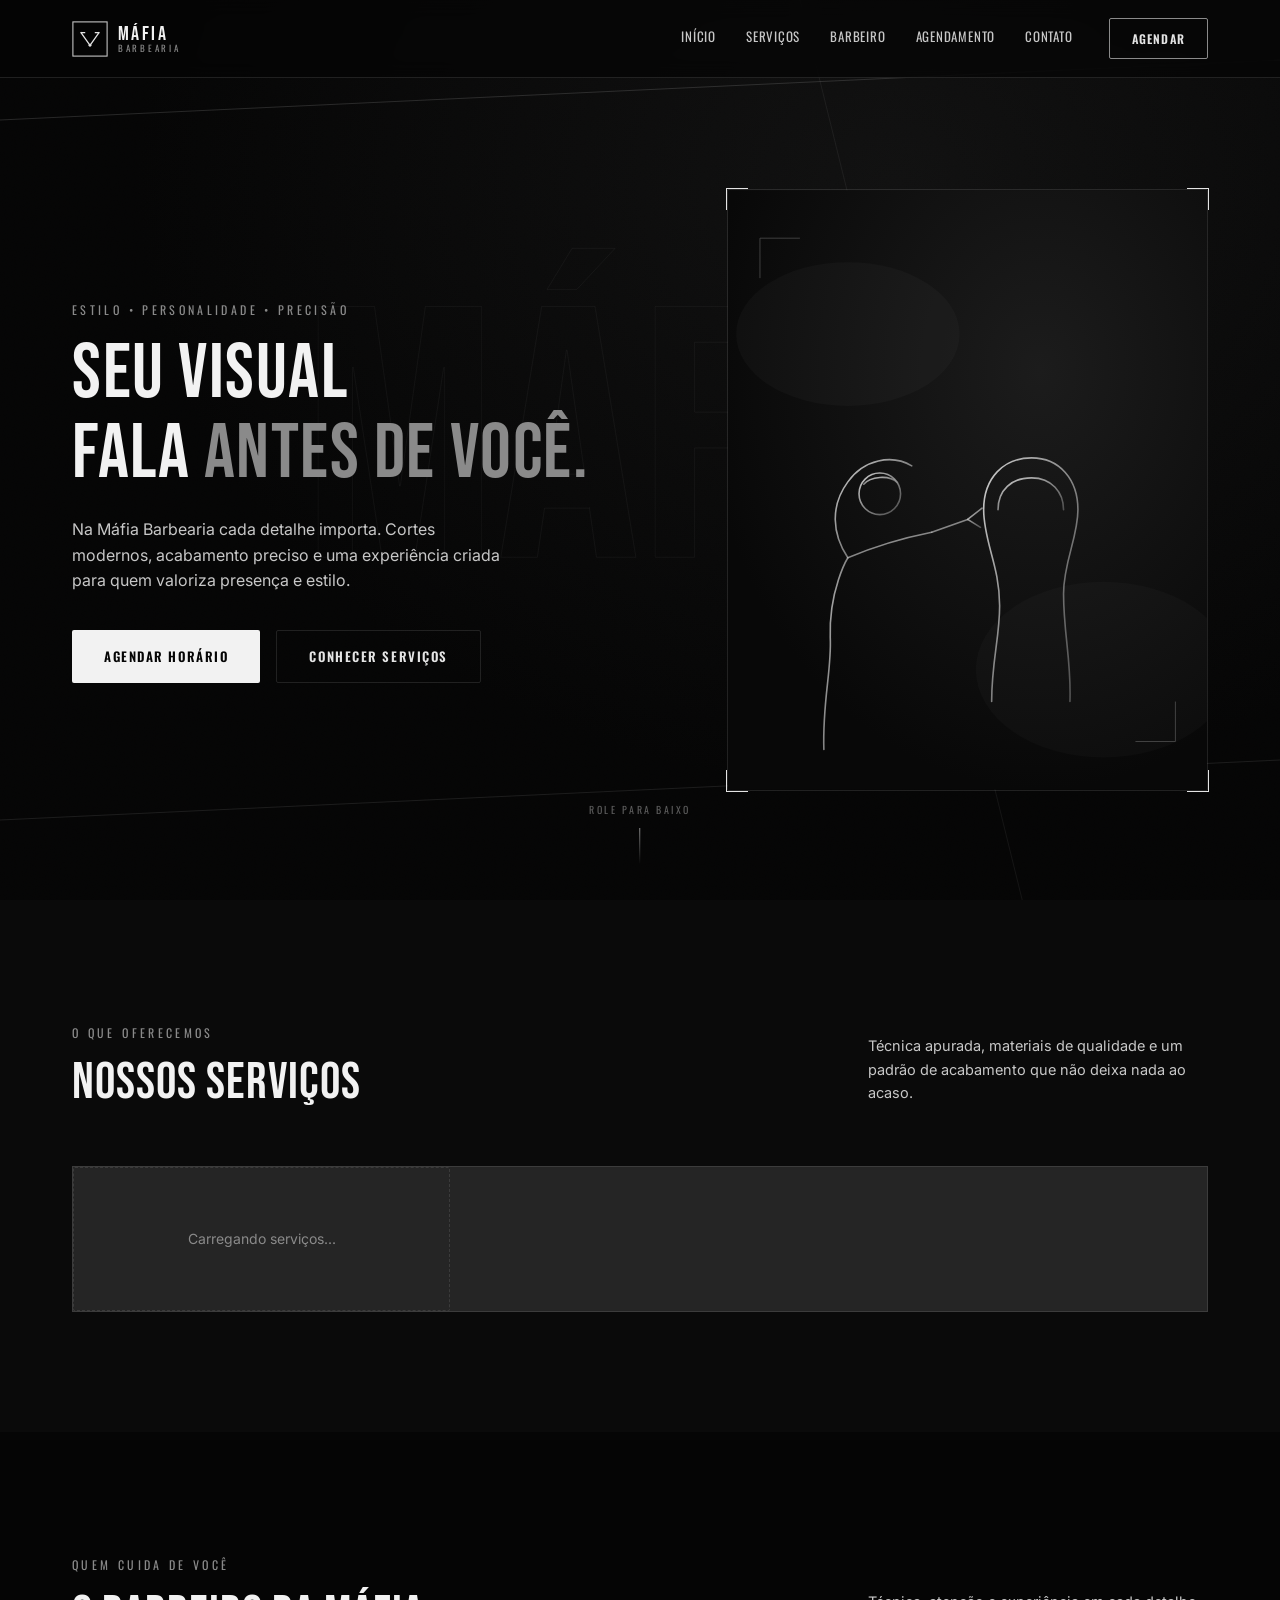
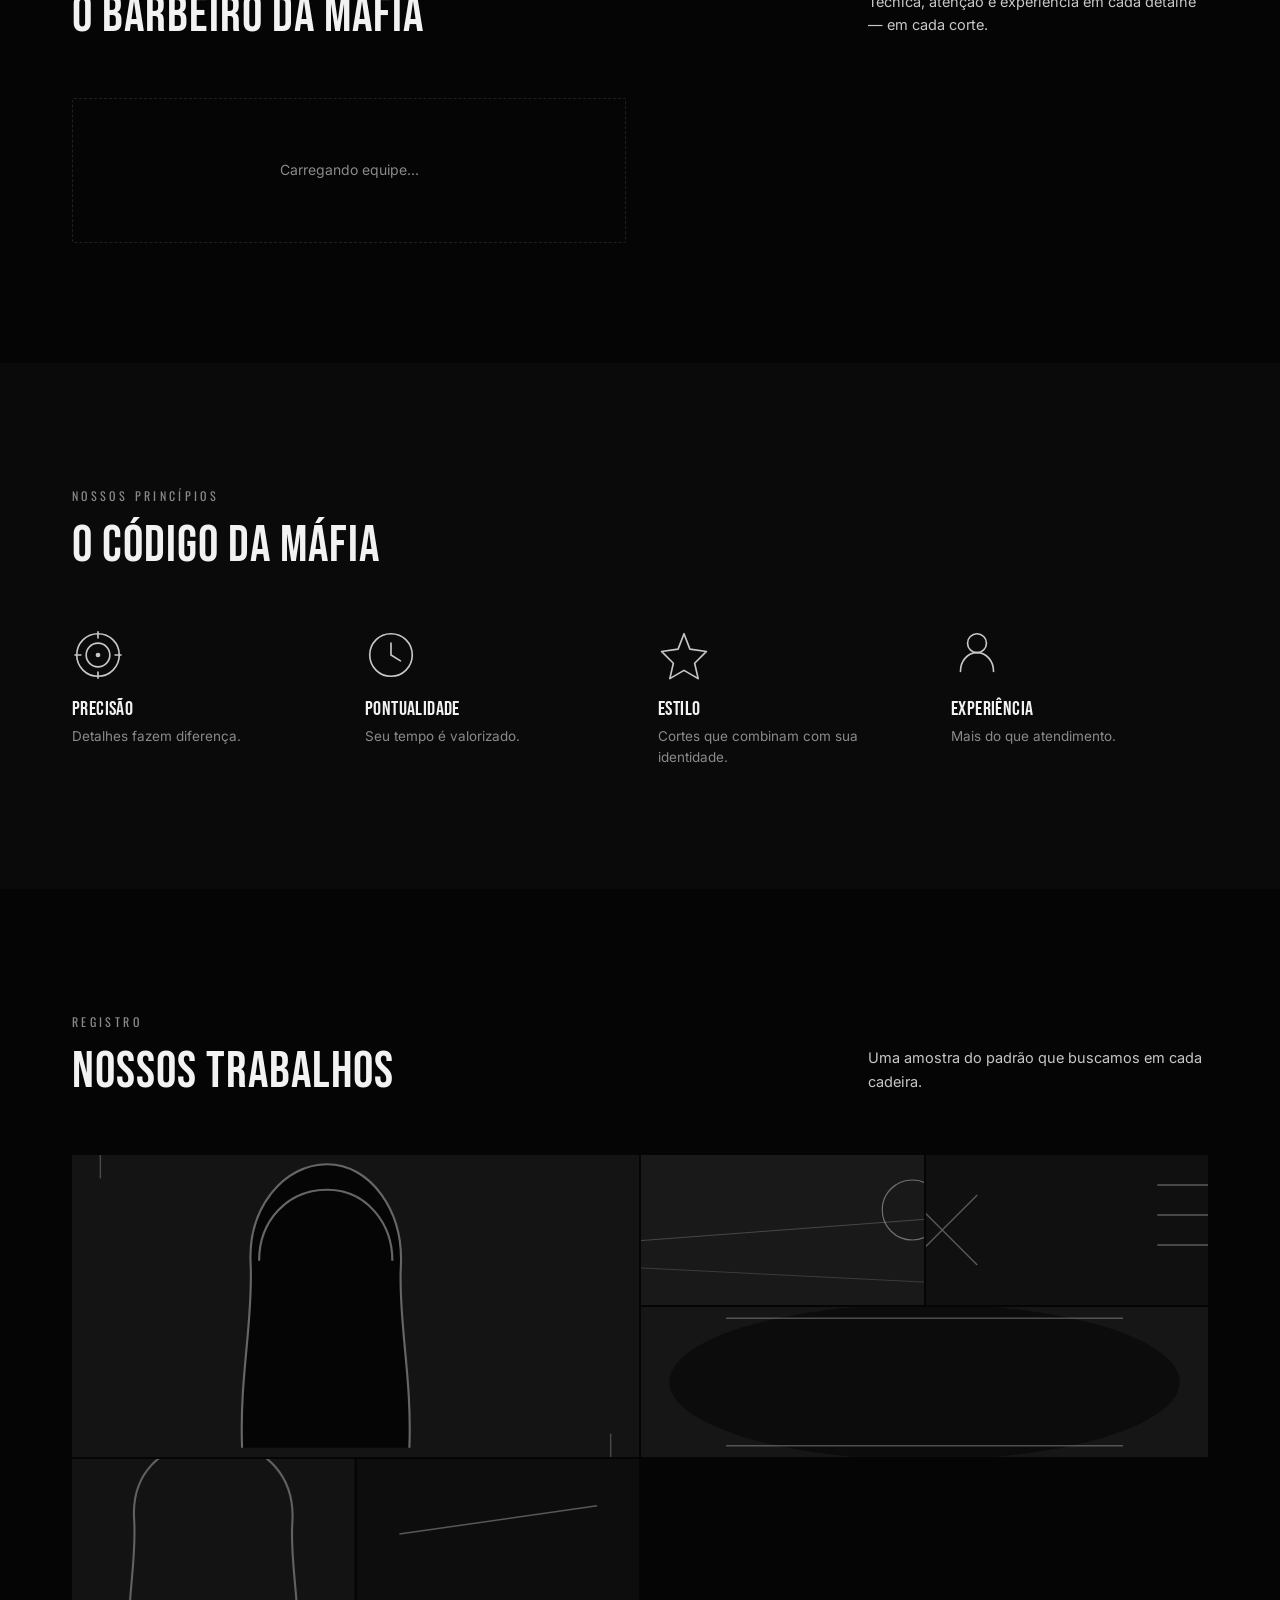
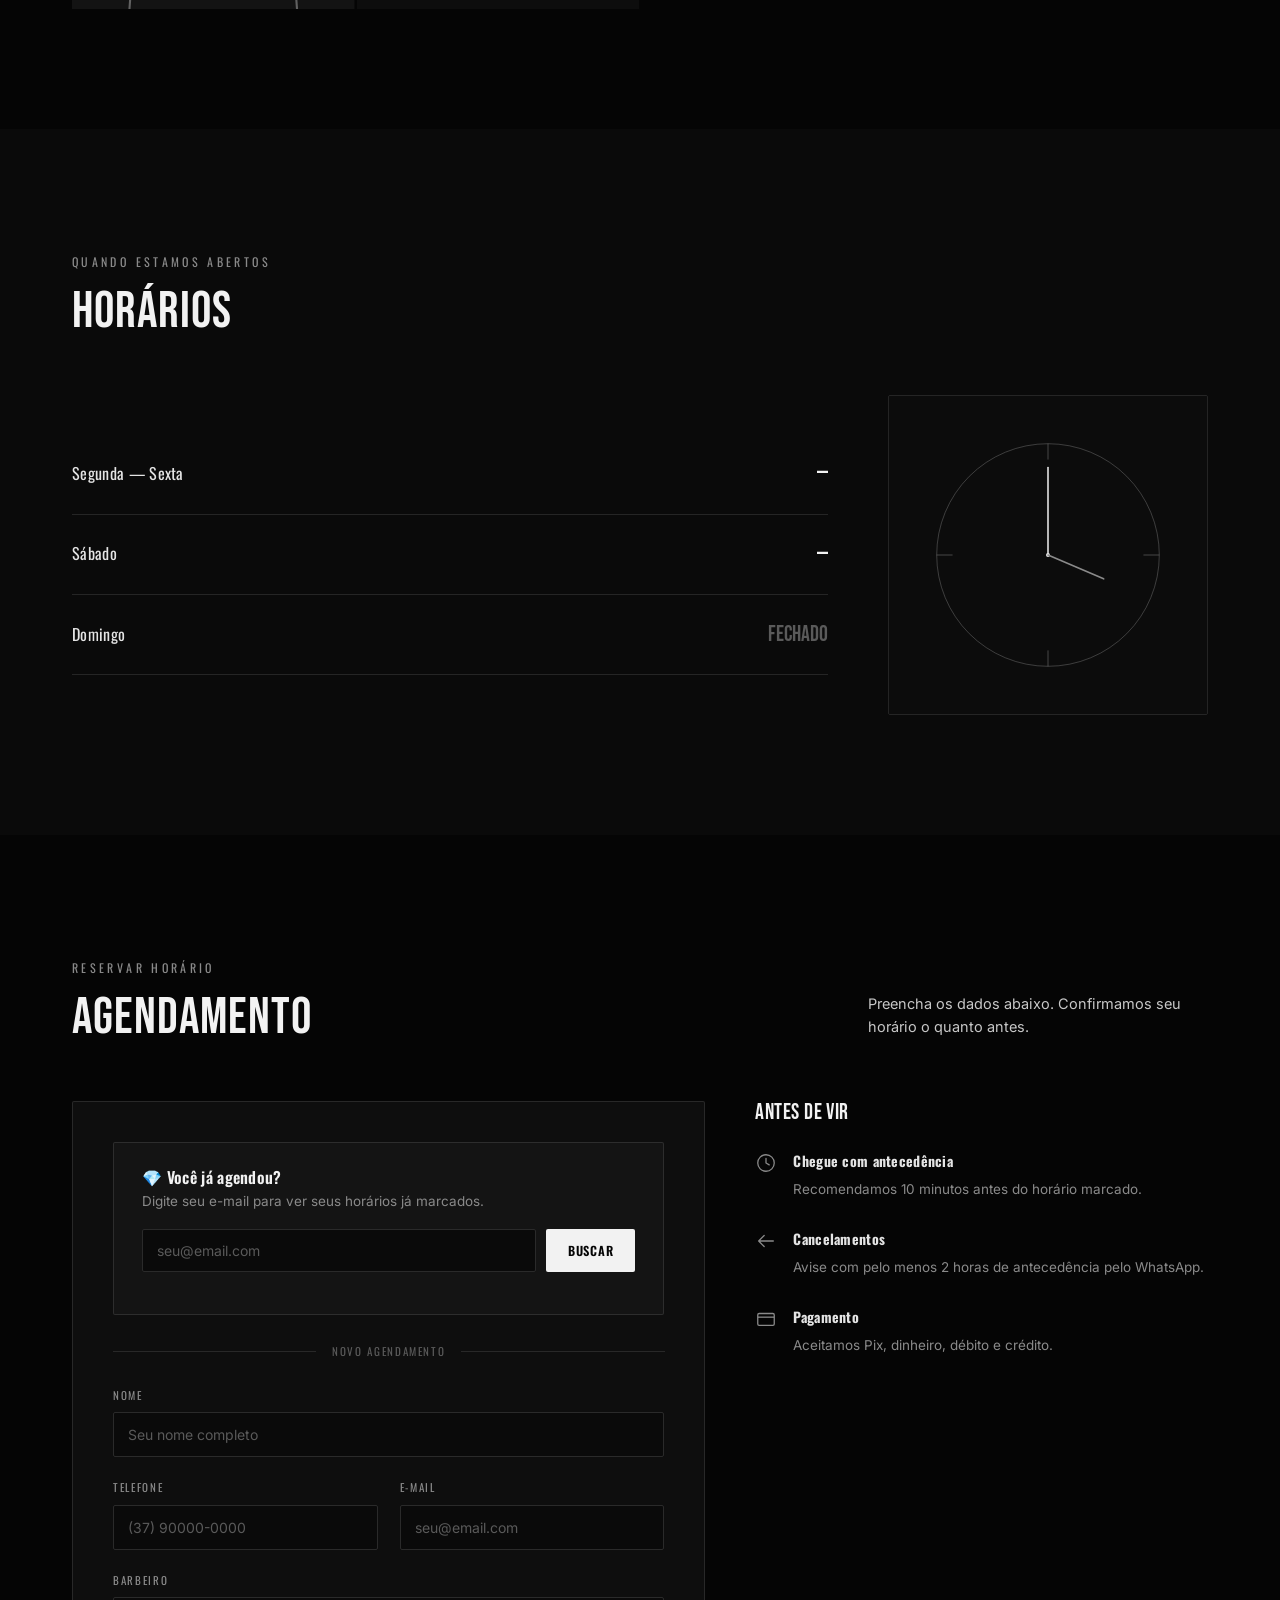
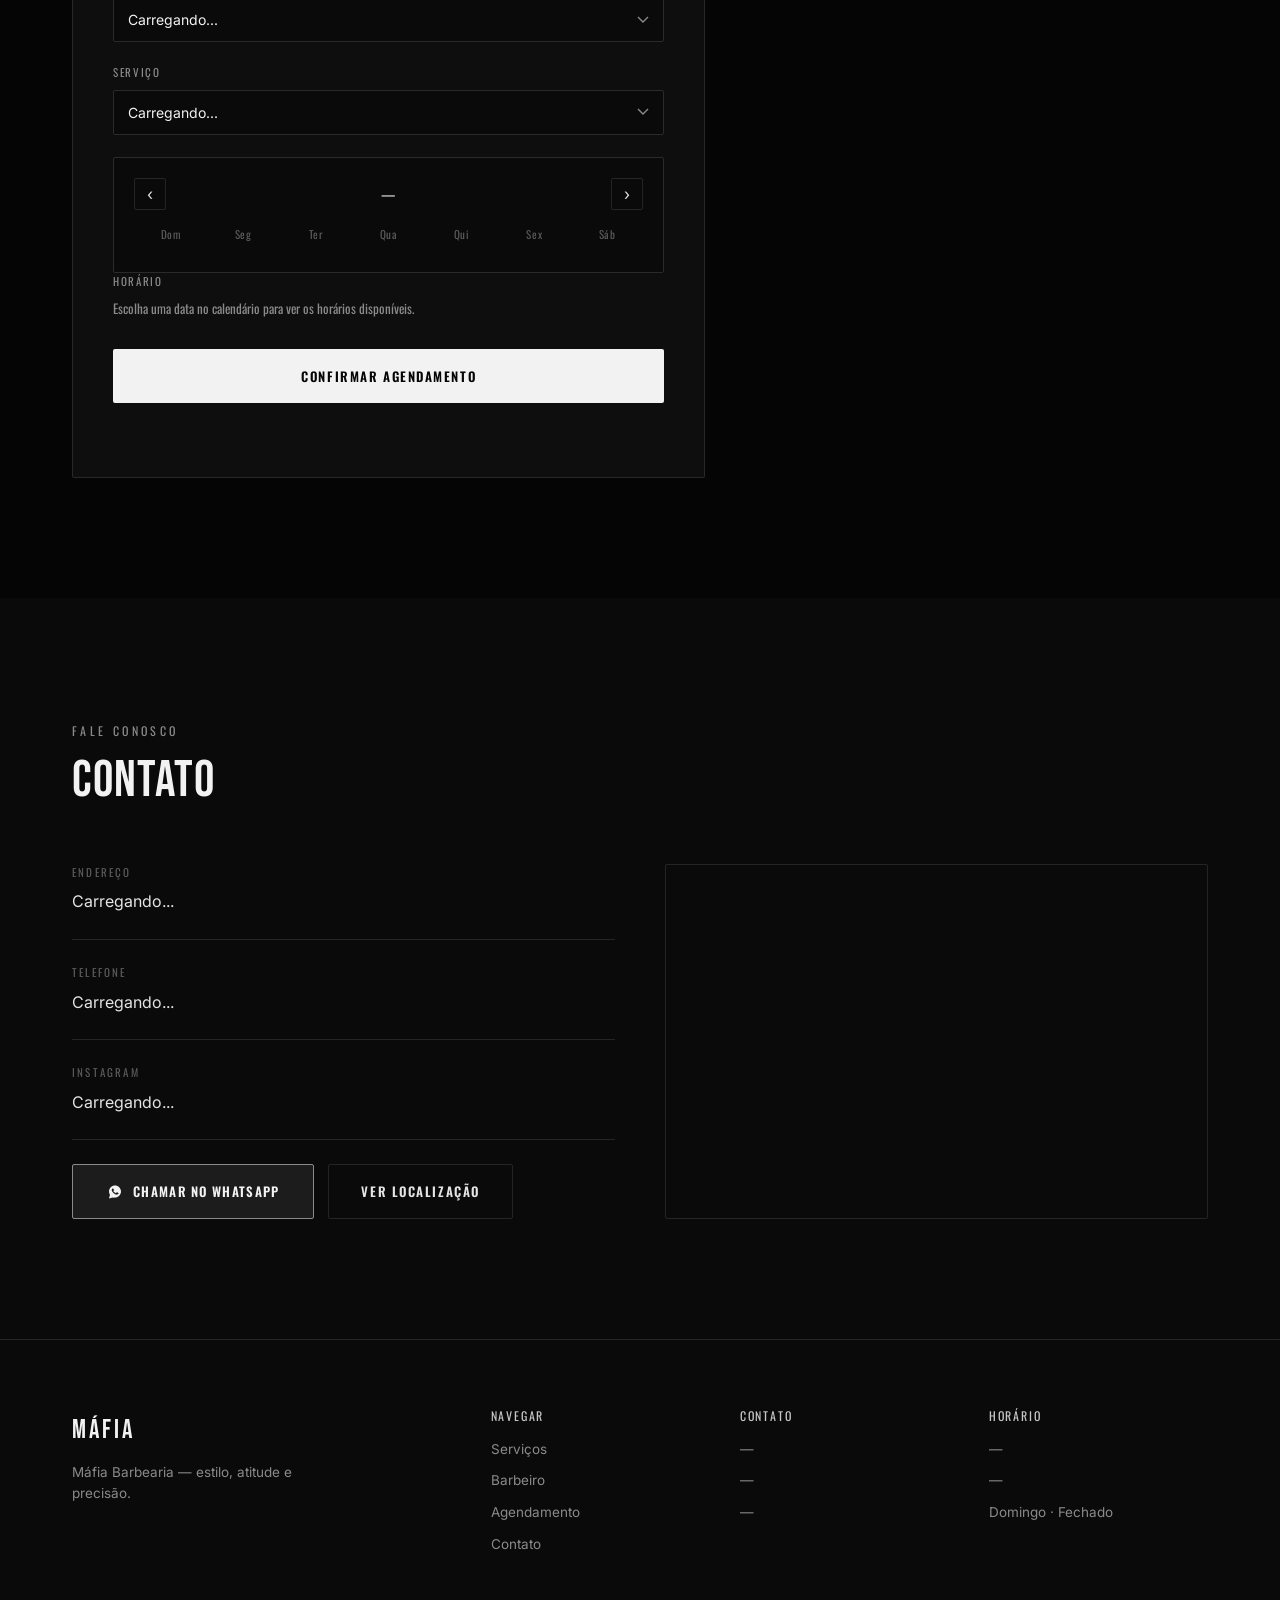
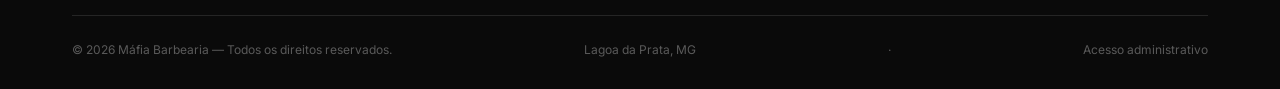
==== commit 258c4bd1: "Update index.html" ====
--- a/index.html
+++ b/index.html
@@ -241,19 +241,6 @@
   </div>
 </section>
 
-<!-- ============ DEPOIMENTOS ============ -->
-<section id="depoimentos" style="display:none;">
-  <div class="container">
-    <div class="section-head reveal">
-      <div>
-        <span class="eyebrow">O que dizem</span>
-        <h2>Depoimentos</h2>
-      </div>
-    </div>
-    <div class="depoimentos-grid reveal" id="depoimentosGrid"></div>
-  </div>
-</section>
-
 <!-- ============ HORÁRIOS ============ -->
 <section id="horarios">
   <div class="container">
--- a/style.css
+++ b/style.css
@@ -424,6 +424,28 @@
   font-family:'Oswald',sans-serif;
   font-size:12px;letter-spacing:0.06em;text-transform:uppercase;
   color:var(--gray-300);
+}
+
+/* ============ DEPOIMENTOS ============ */
+.depoimentos-grid{
+  display:grid;
+  grid-template-columns:repeat(auto-fit,minmax(280px,1fr));
+  gap:1px;
+  background:var(--line-soft);
+  border:1px solid var(--line-soft);
+}
+.depoimento-card{
+  background:var(--bg-2);
+  padding:30px 28px;
+}
+.depoimento-estrelas{color:#d8c07a;font-size:15px;letter-spacing:2px;margin-bottom:14px;}
+.depoimento-texto{color:var(--gray-300);font-size:14.5px;line-height:1.7;margin-bottom:18px;}
+.depoimento-nome{
+  font-family:'Oswald',sans-serif;
+  font-size:13px;
+  letter-spacing:.04em;
+  text-transform:uppercase;
+  color:var(--gray-600);
 }
 
 /* ============ HORÁRIOS ============ */
@@ -745,6 +767,23 @@
 .plano-status--confirmado{color:#a8c99a;border-color:rgba(168,201,154,0.4);}
 .plano-status--concluido{color:var(--gray-600);}
 .plano-status--pendente{color:#d8c07a;border-color:rgba(216,192,122,0.4);}
+.plano-status--cancelado{color:#e08a8a;border-color:rgba(224,138,138,0.4);}
+
+.btn-xs-cancelar{
+  width:100%;
+  margin-top:4px;
+  padding:8px;
+  border:1px solid var(--line-soft);
+  border-radius:var(--radius);
+  color:var(--gray-500);
+  font-family:'Oswald',sans-serif;
+  font-size:11.5px;
+  letter-spacing:.04em;
+  text-transform:uppercase;
+  transition:all .2s;
+}
+.btn-xs-cancelar:hover{color:#e08a8a;border-color:rgba(224,138,138,0.5);}
+.btn-xs-cancelar:disabled{opacity:0.5;cursor:not-allowed;}
 
 .divisor-form{
   display:flex;align-items:center;gap:16px;
@@ -1267,6 +1306,36 @@
 .btn-xs:hover{color:var(--gray-100);border-color:var(--gray-100);}
 .btn-xs--perigo:hover{color:#e08a8a;border-color:rgba(224,138,138,0.5);}
 
+.admin-crud-lista--grid{
+  display:grid;
+  grid-template-columns:repeat(auto-fill,minmax(180px,1fr));
+  gap:14px;
+}
+.galeria-card{
+  background:var(--bg-2);
+  border:1px solid var(--line-soft);
+  border-radius:var(--radius);
+  overflow:hidden;
+}
+.galeria-card img{width:100%;aspect-ratio:4/3;object-fit:cover;display:block;}
+.galeria-card-corpo{padding:12px 14px;}
+.galeria-card input[type="text"]{
+  width:100%;
+  background:var(--bg-1);
+  border:1px solid var(--line);
+  border-radius:6px;
+  color:var(--gray-100);
+  padding:7px 9px;
+  font-size:12.5px;
+  margin-bottom:8px;
+}
+.galeria-card-acoes{display:flex;justify-content:space-between;align-items:center;gap:8px;}
+
+.depoimento-card .crud-form{grid-template-columns:1fr 120px;}
+.estrelas-input{display:flex;gap:4px;font-size:20px;}
+.estrelas-input span{cursor:pointer;color:var(--line-soft);}
+.estrelas-input span.ativa{color:#d8c07a;}
+
 @media (max-width:900px){
   .admin-stats{grid-template-columns:repeat(2,1fr);}
   .horario-semana-row{grid-template-columns:90px auto 1fr 1fr;font-size:12px;}
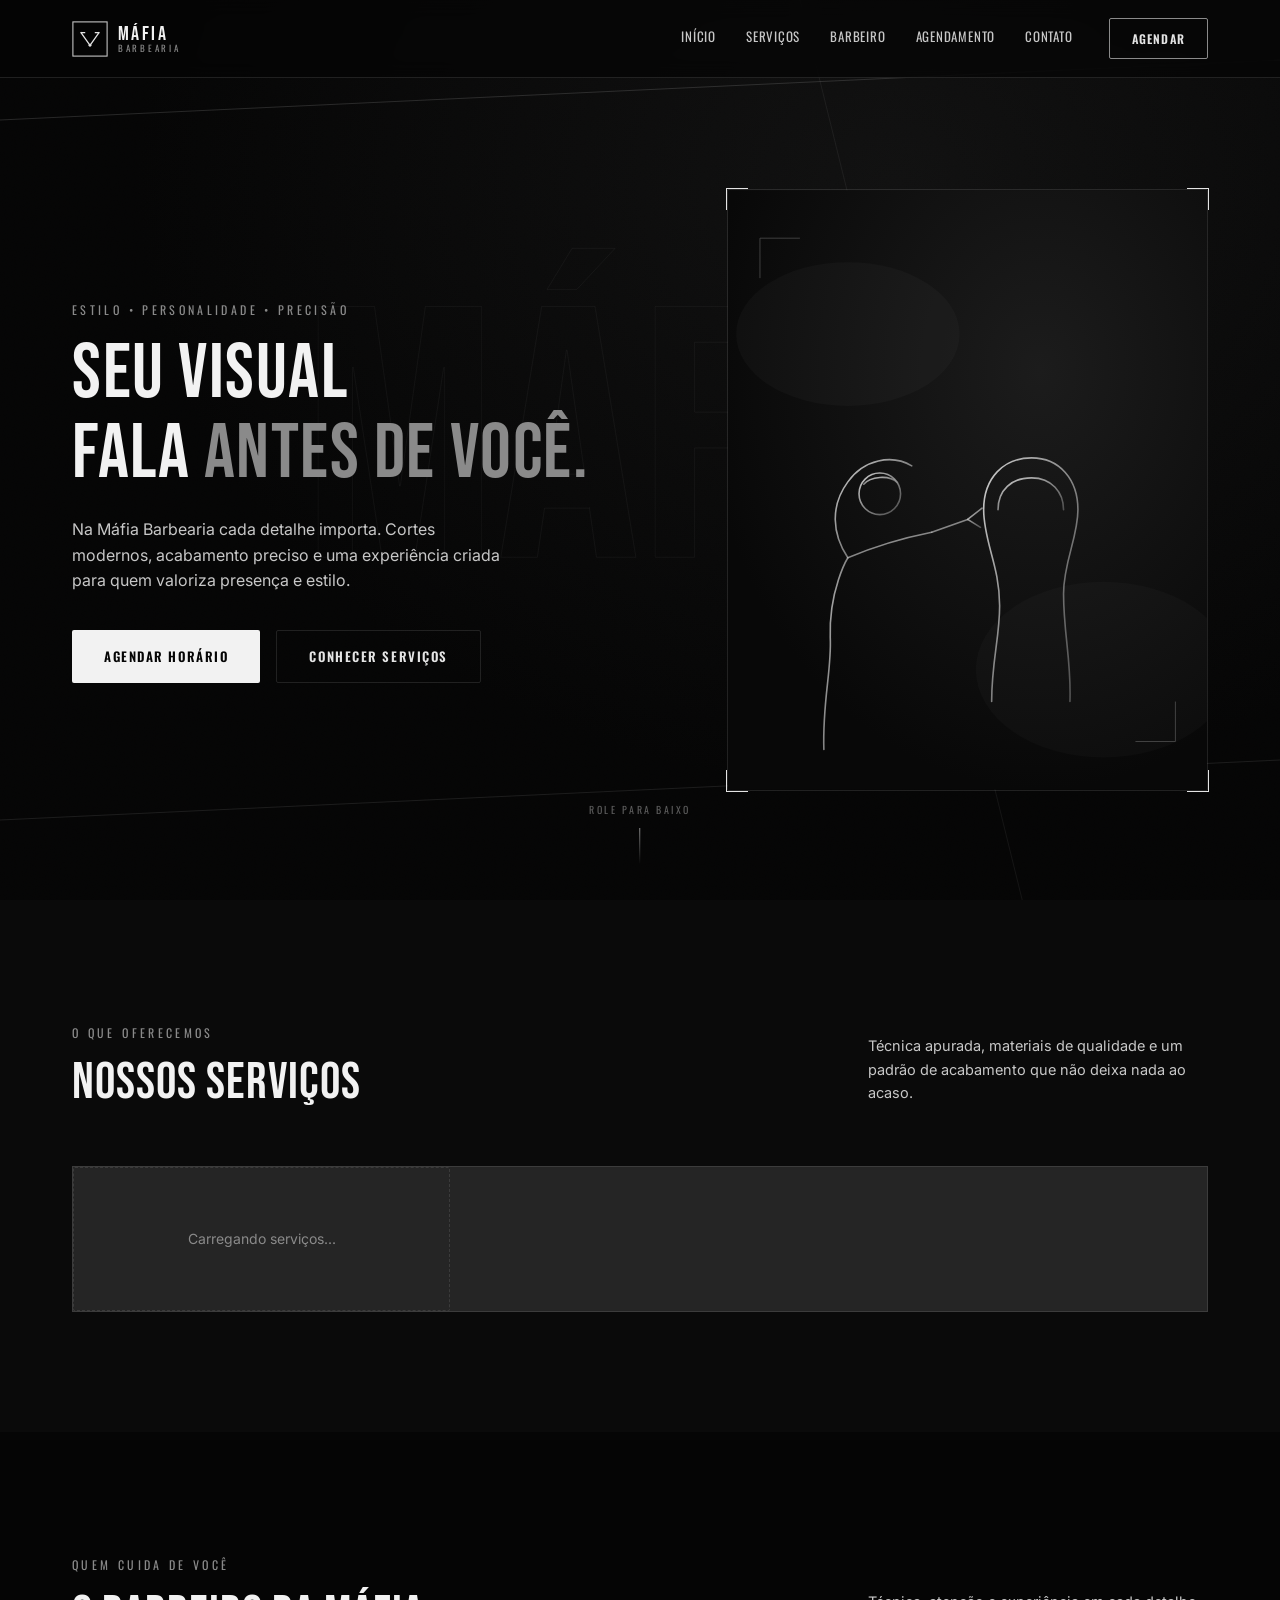
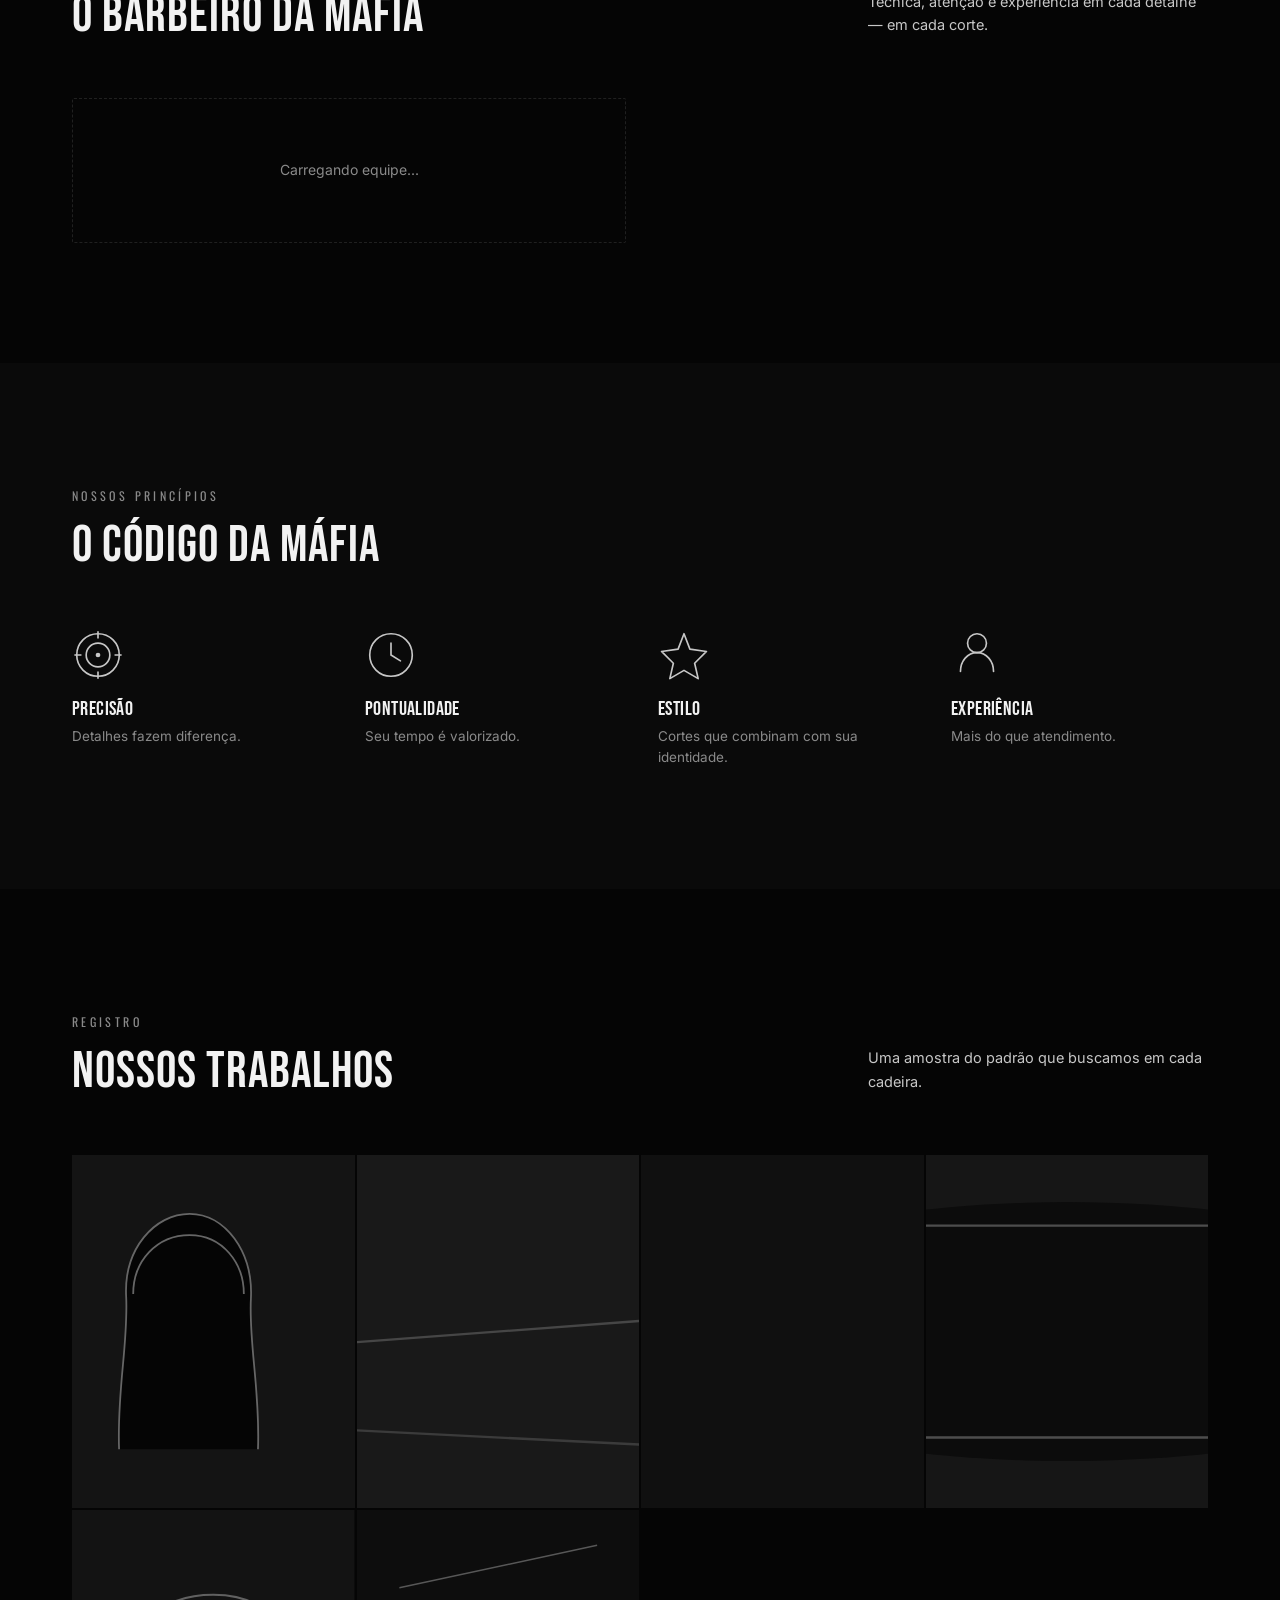
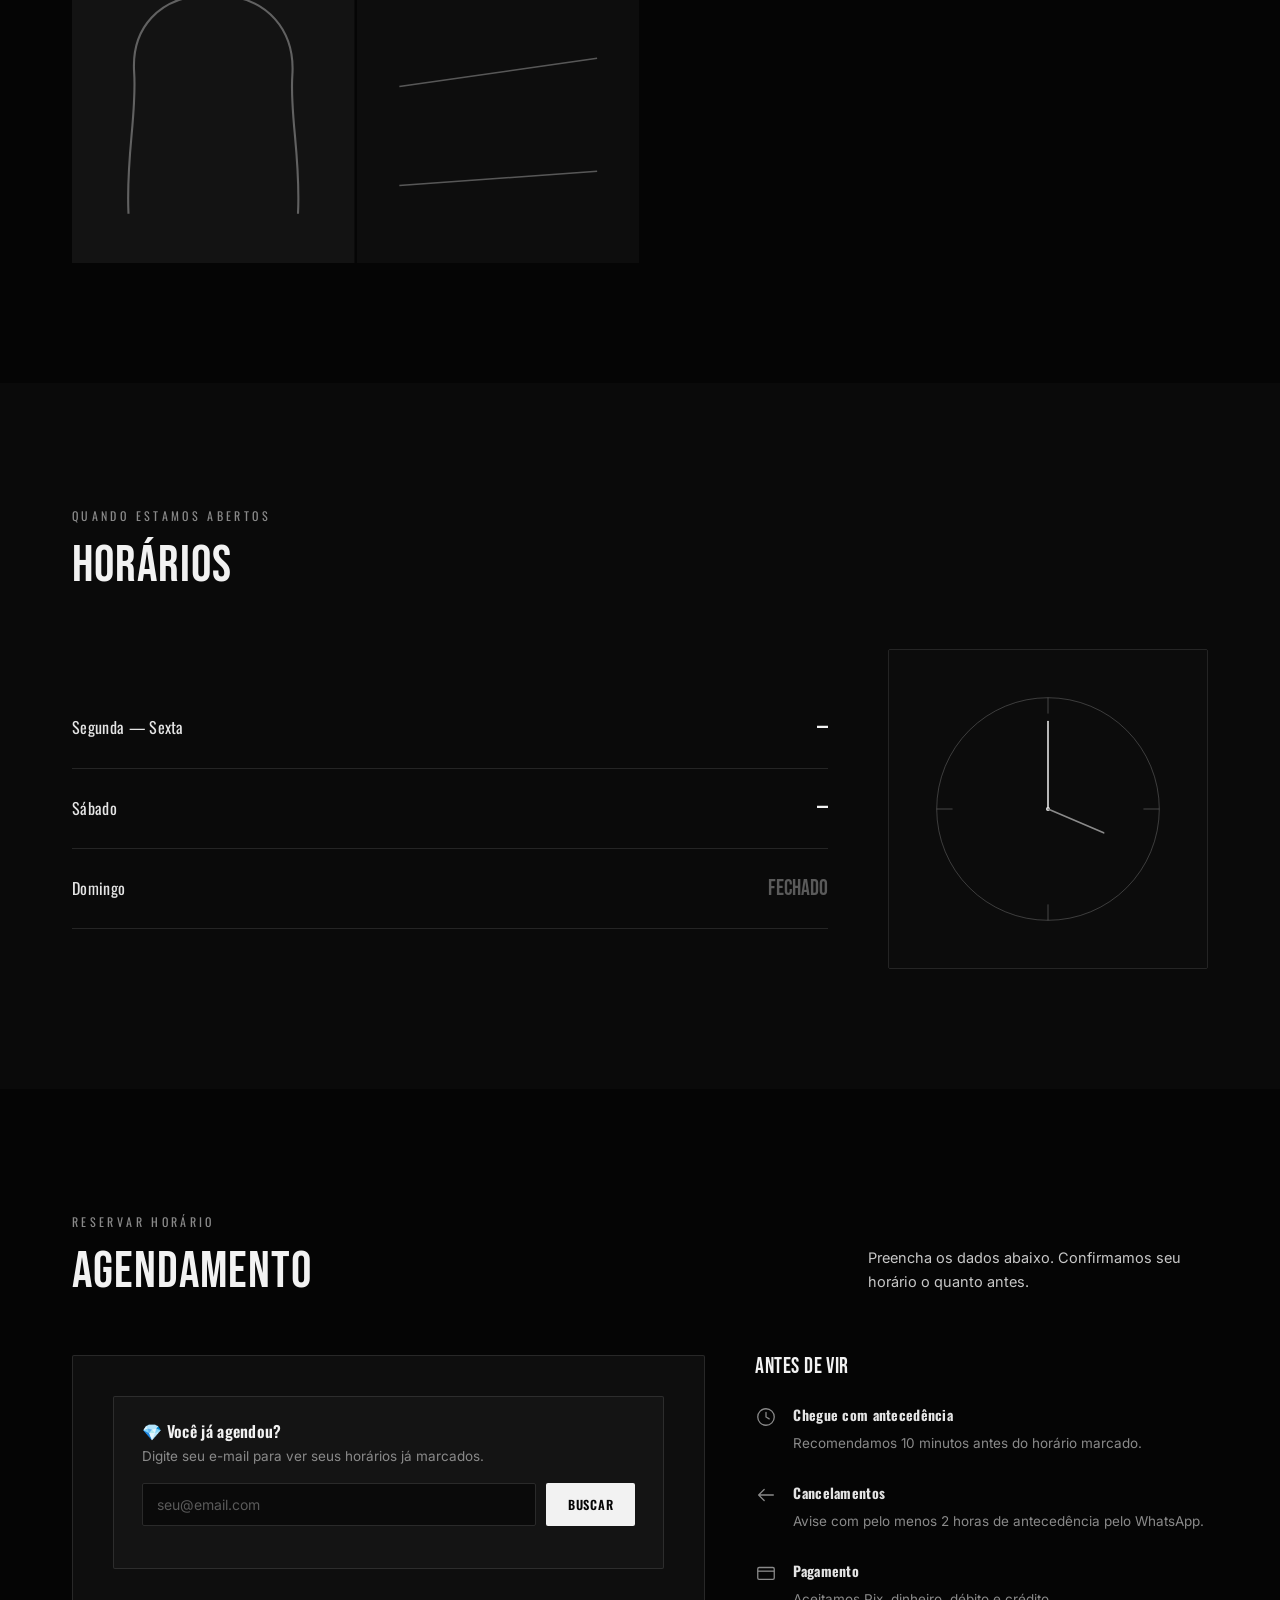
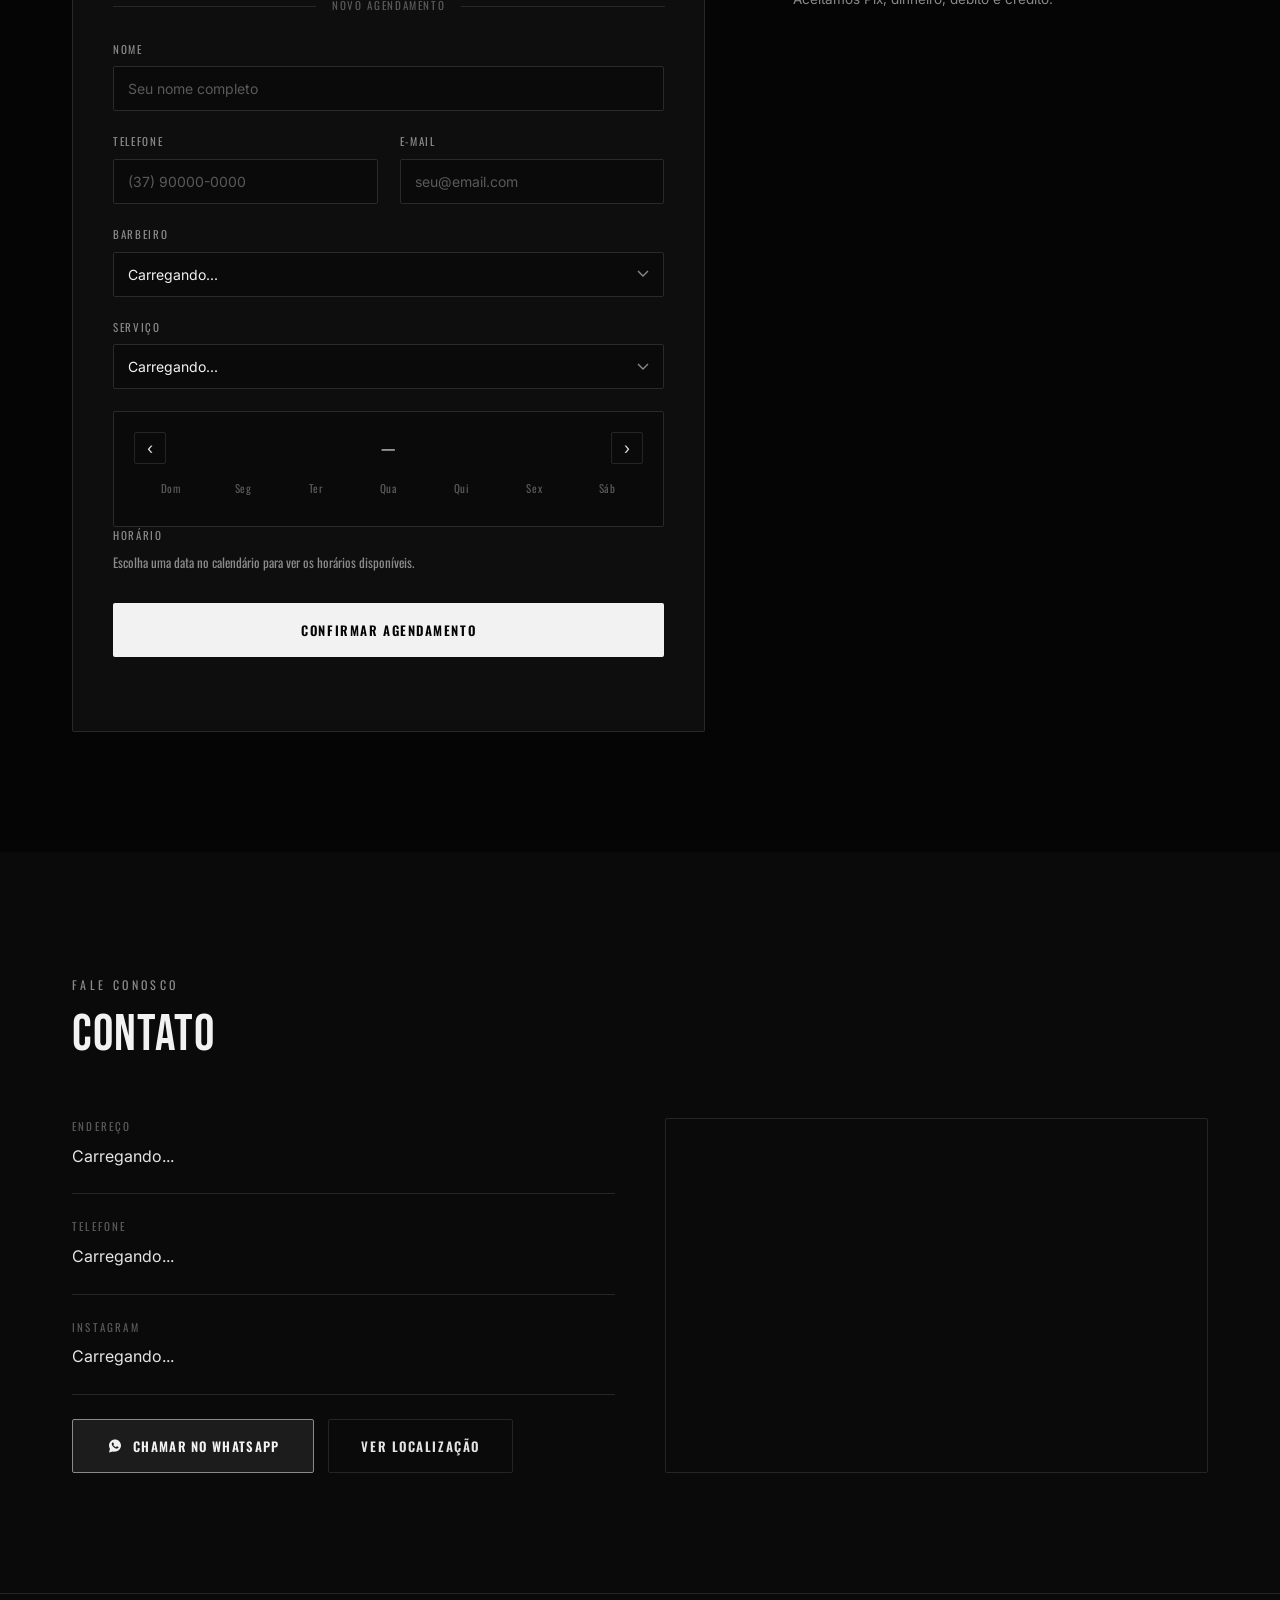
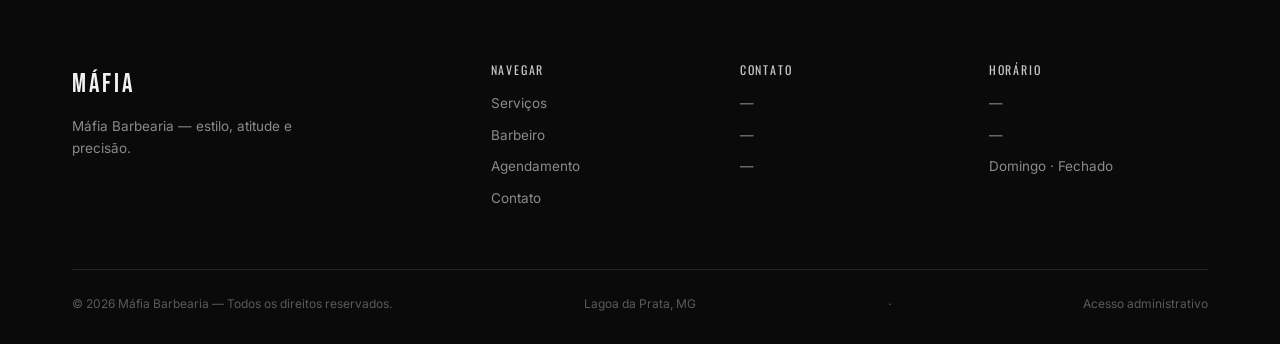
==== commit 9a8eec13: "Update index.html" ====
--- a/index.html
+++ b/index.html
@@ -314,6 +314,14 @@
         <div class="divisor-form"><span>Novo agendamento</span></div>
 
         <form id="formAgendamento">
+          <!-- Campo armadilha contra spam: invisível pra gente, mas bots
+               costumam preencher tudo que encontram. Se vier preenchido,
+               a gente sabe que não é uma pessoa de verdade. -->
+          <div style="position:absolute;left:-9999px;" aria-hidden="true">
+            <label for="siteWeb">Não preencha este campo</label>
+            <input type="text" id="siteWeb" name="siteWeb" tabindex="-1" autocomplete="off">
+          </div>
+
           <div class="form-grid">
             <div class="form-group full">
               <label for="nome">Nome</label>
@@ -469,6 +477,7 @@
 </footer>
 
 <script src="scripts.js"></script>
+<script src="menu-mobile.js"></script>
 <script type="module" src="conteudo.js"></script>
 <script type="module" src="agendamento.js"></script>
 </body>
--- a/style.css
+++ b/style.css
@@ -403,15 +403,16 @@
 .galeria-grid{
   display:grid;
   grid-template-columns:repeat(4,1fr);
-  grid-auto-rows:150px;
   gap:2px;
 }
-.galeria-tile{position:relative;overflow:hidden;}
-.galeria-tile svg{width:100%;height:100%;display:block;transition:transform .5s var(--ease);}
-.galeria-tile:hover svg{transform:scale(1.05);}
-.g-big{grid-column:span 2;grid-row:span 2;}
-.g-w2{grid-column:span 2;}
-.g-h1{grid-column:span 1;}
+.galeria-tile{position:relative;overflow:hidden;aspect-ratio:4/5;}
+.galeria-tile svg,
+.galeria-tile img{
+  width:100%;height:100%;display:block;object-fit:cover;object-position:center;
+  transition:transform .5s var(--ease);
+}
+.galeria-tile:hover svg,
+.galeria-tile:hover img{transform:scale(1.05);}
 .galeria-label{
   position:absolute;left:0;right:0;bottom:0;
   padding:16px;
@@ -649,7 +650,6 @@
   .equipe-grid{grid-template-columns:1fr;max-width:460px;margin:0 auto;}
   .diferencial-grid{grid-template-columns:repeat(2,1fr);}
   .galeria-grid{grid-template-columns:repeat(2,1fr);}
-  .g-big{grid-column:span 2;}
   .horarios-wrap{grid-template-columns:1fr;}
   .horarios-side{max-width:320px;margin:0 auto;}
   .agendamento-wrap{grid-template-columns:1fr;}
@@ -685,7 +685,7 @@
   .menu-toggle{display:flex;}
   .servicos-grid{grid-template-columns:1fr;}
   .diferencial-grid{grid-template-columns:1fr 1fr;gap:24px;}
-  .galeria-grid{grid-template-columns:repeat(2,1fr);grid-auto-rows:120px;}
+  .galeria-grid{grid-template-columns:repeat(2,1fr);}
   .form-grid{grid-template-columns:1fr;}
   .footer-cols{grid-template-columns:1fr;gap:26px;}
   .hero-copy h1{font-size:44px;}
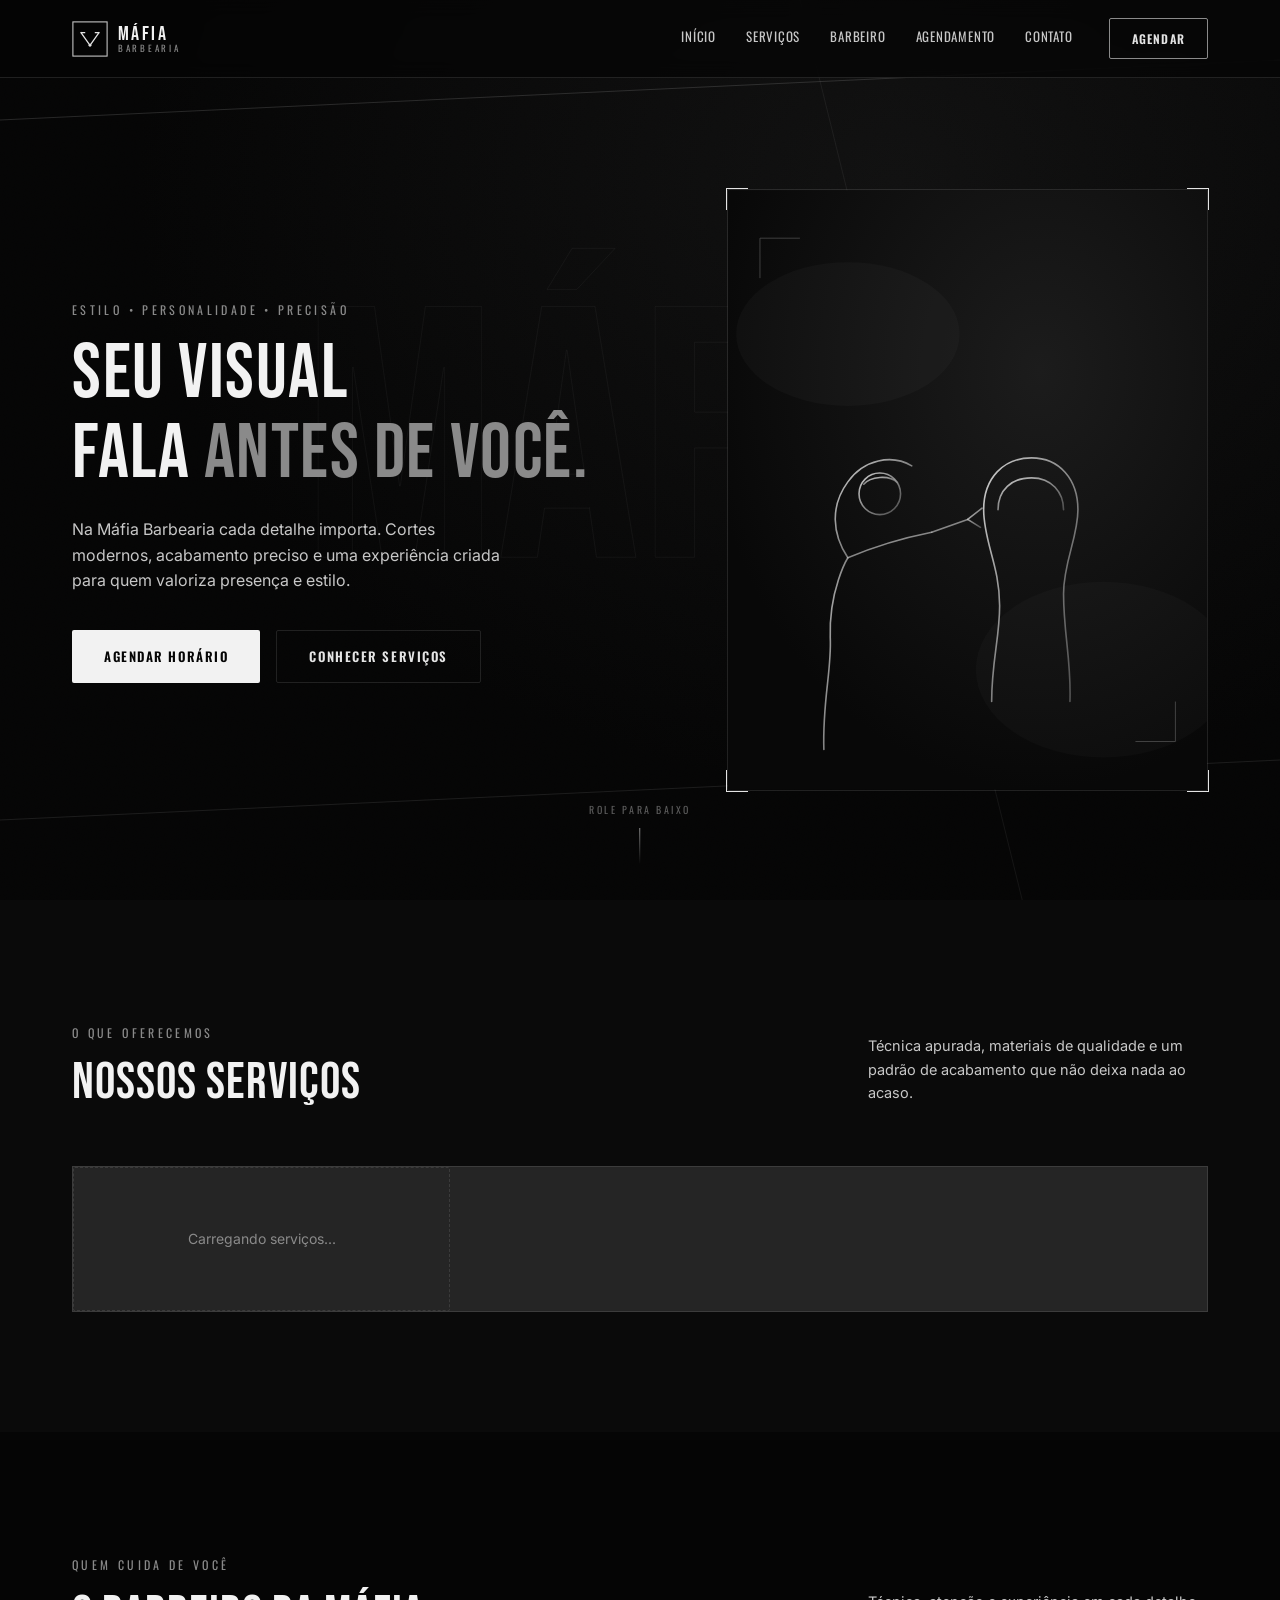
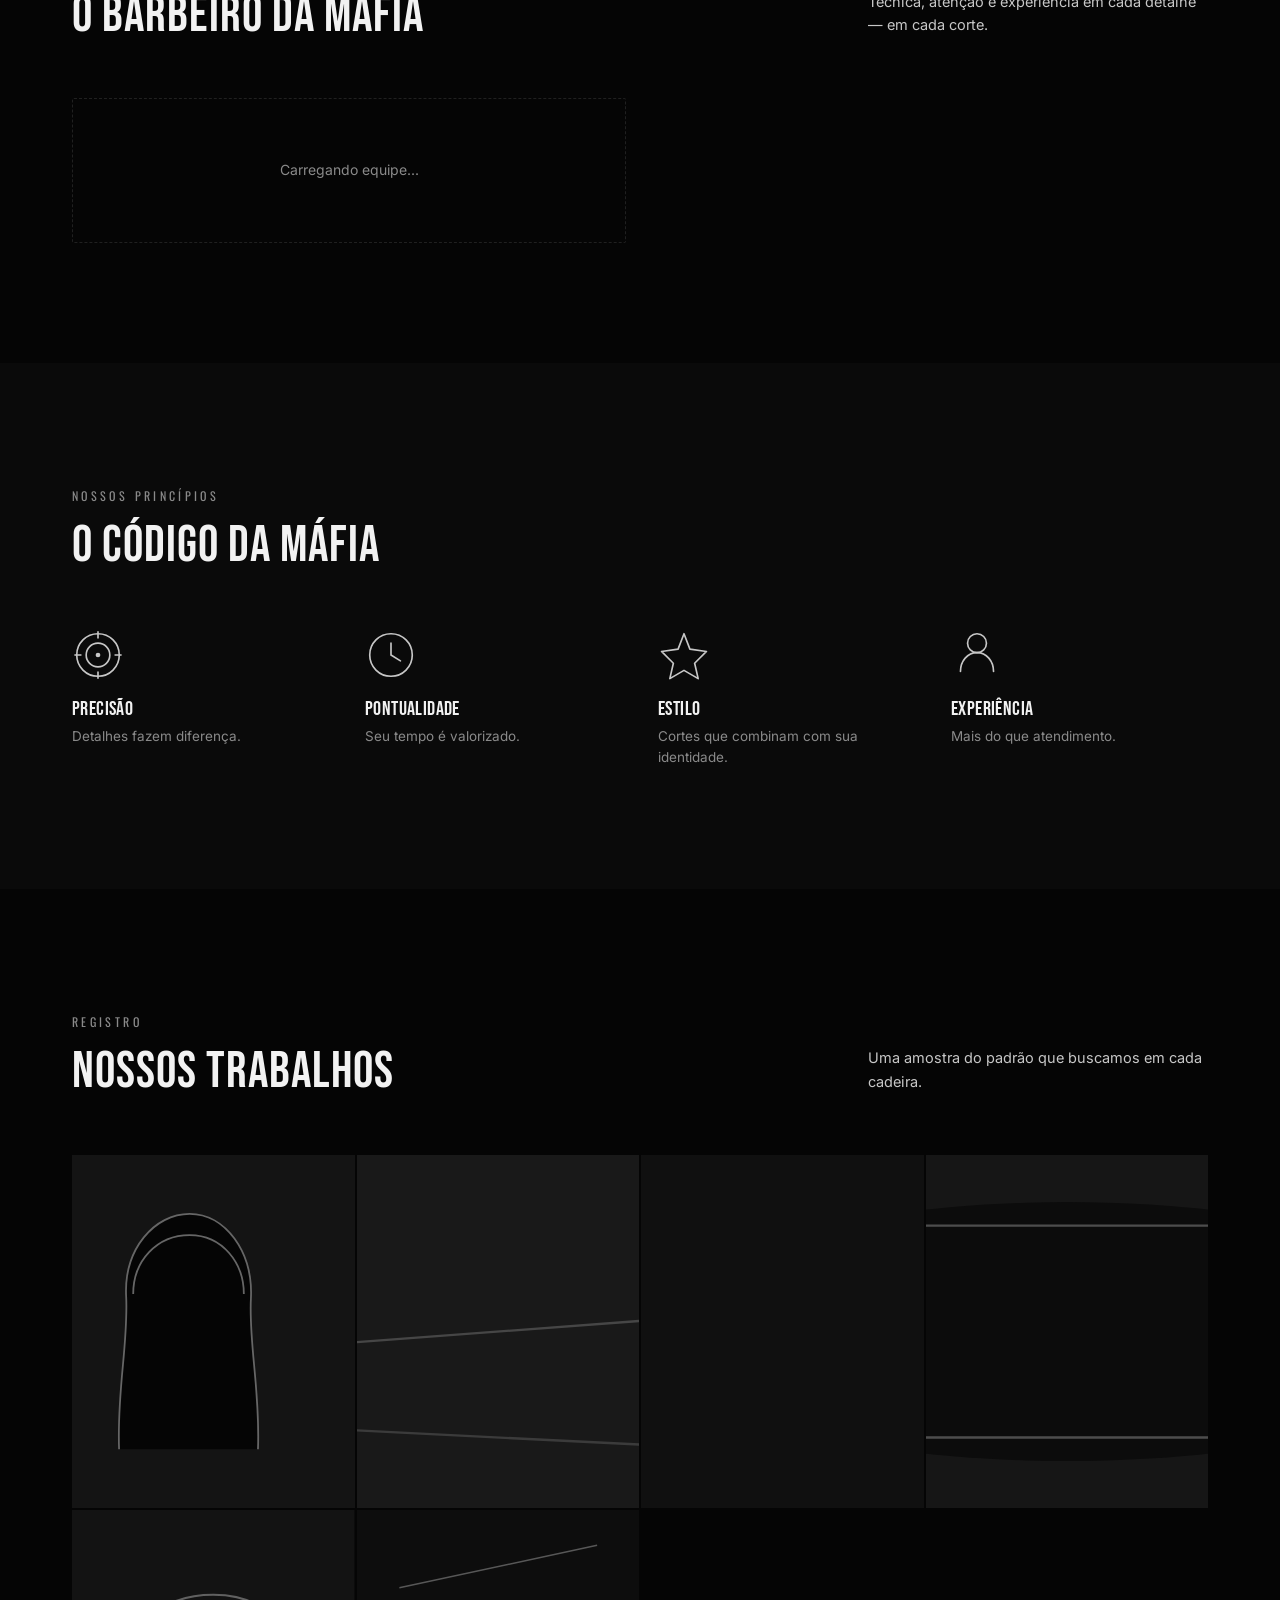
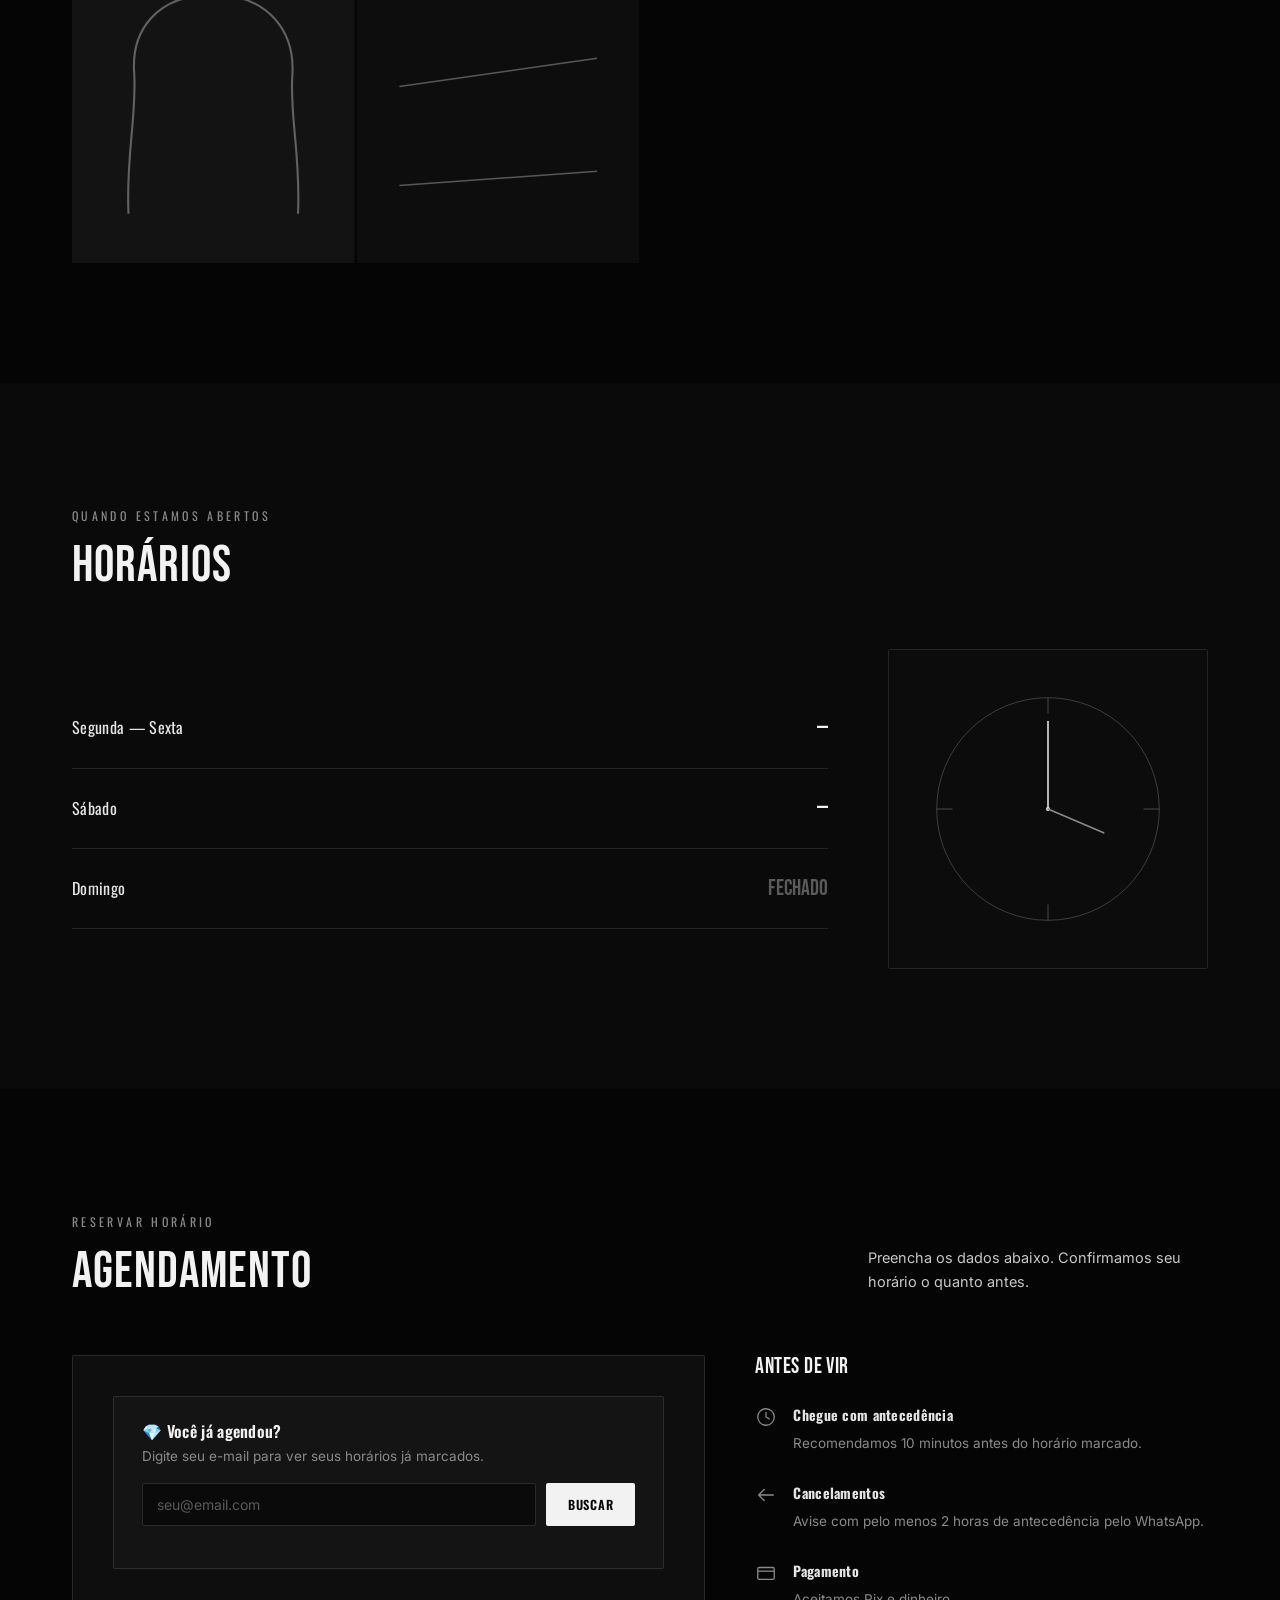
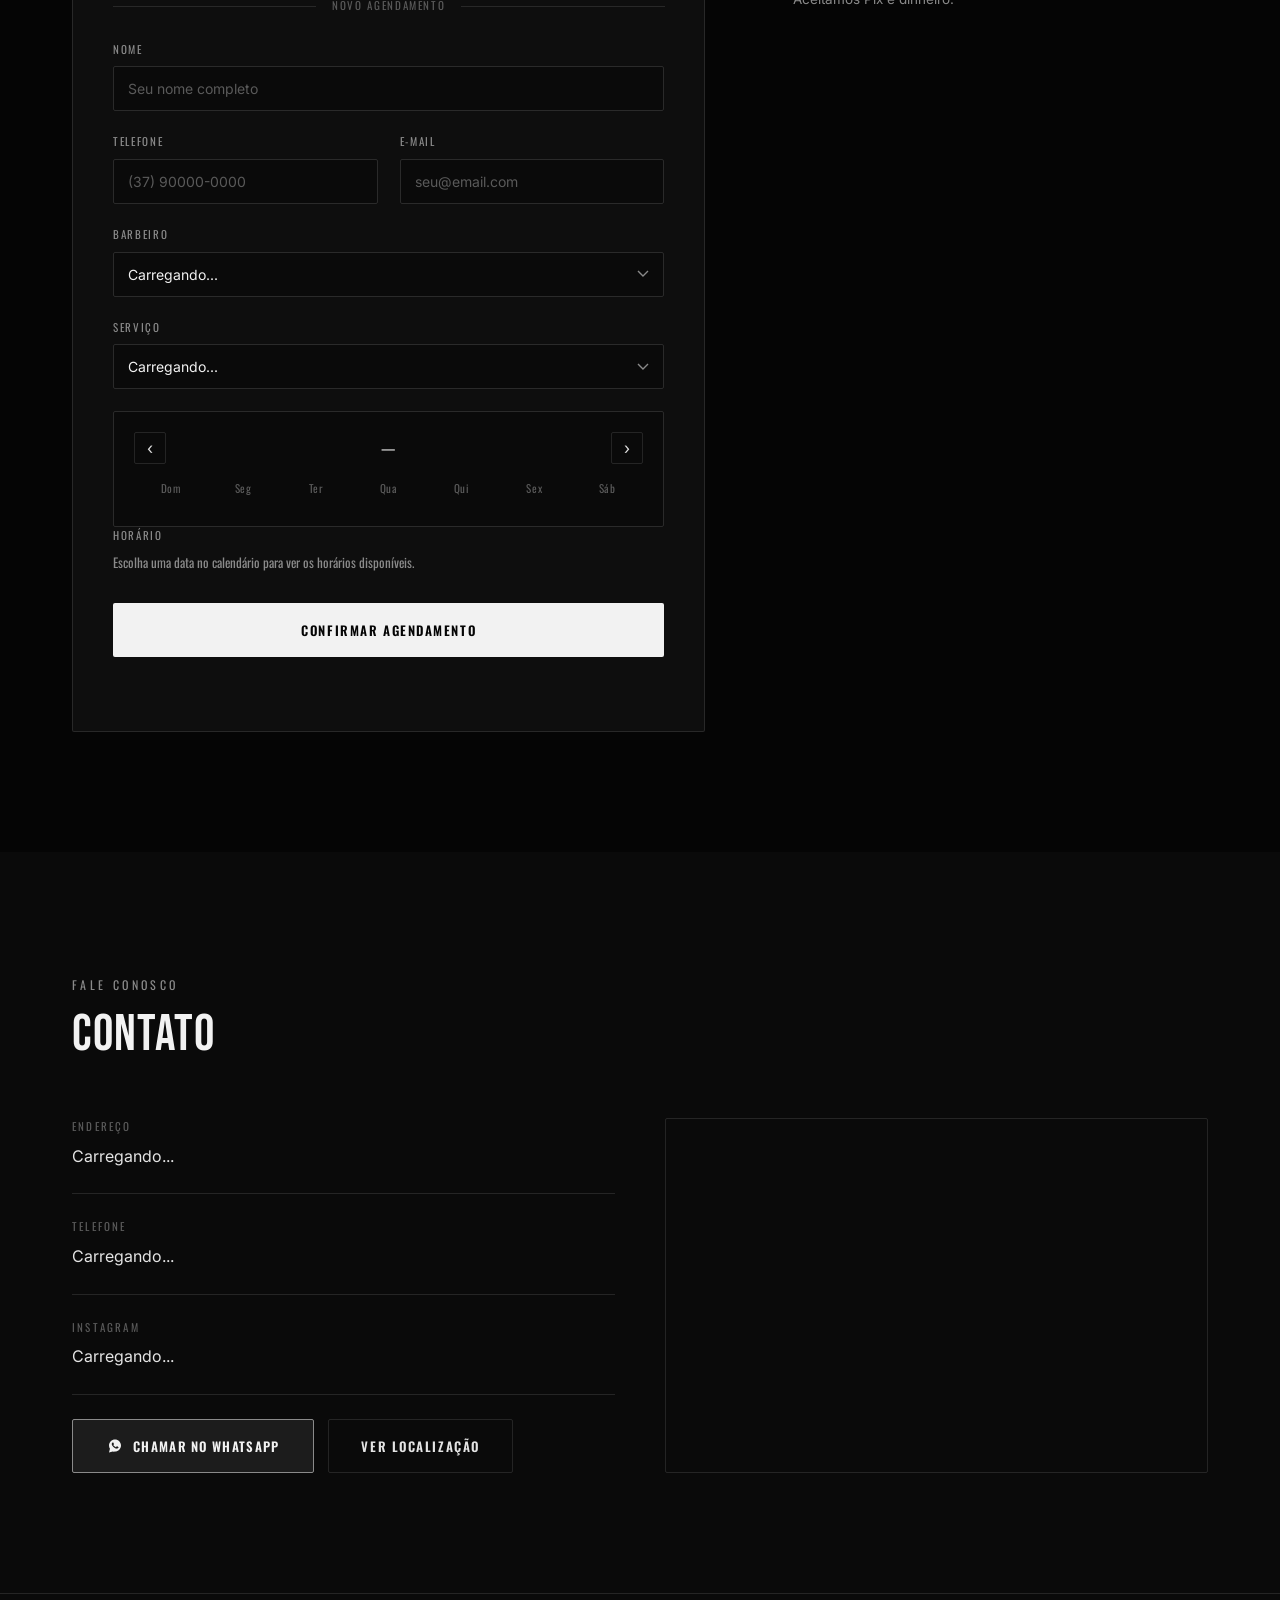
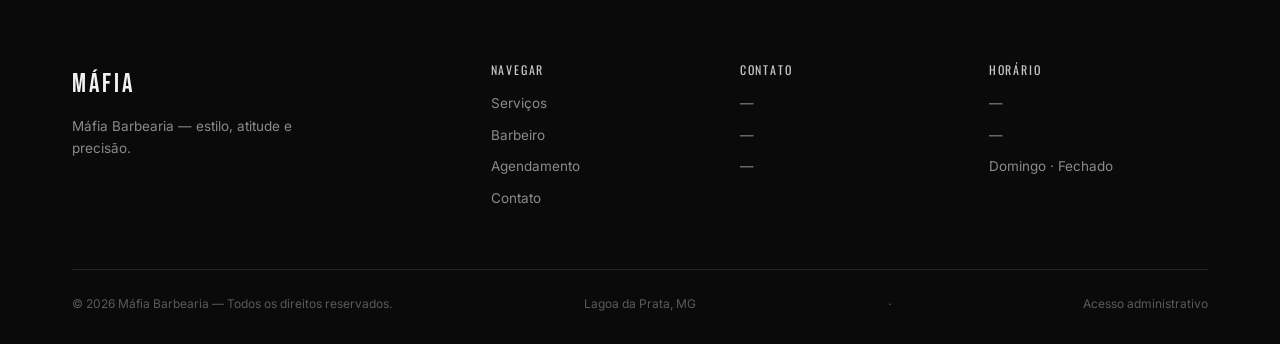
==== commit ddcb69a1: "Update index.html" ====
--- a/index.html
+++ b/index.html
@@ -387,7 +387,7 @@
         </div>
         <div class="side-item">
           <span class="side-ico"><svg viewBox="0 0 24 24" fill="none"><rect x="3" y="6" width="18" height="13" rx="1.5" stroke="currentColor" stroke-width="1.4"/><path d="M3 10H21" stroke="currentColor" stroke-width="1.4"/></svg></span>
-          <div><strong>Pagamento</strong><span>Aceitamos Pix, dinheiro, débito e crédito.</span></div>
+          <div><strong>Pagamento</strong><span>Aceitamos Pix e dinheiro.</span></div>
         </div>
       </div>
     </div>
--- a/style.css
+++ b/style.css
@@ -425,28 +425,6 @@
   font-family:'Oswald',sans-serif;
   font-size:12px;letter-spacing:0.06em;text-transform:uppercase;
   color:var(--gray-300);
-}
-
-/* ============ DEPOIMENTOS ============ */
-.depoimentos-grid{
-  display:grid;
-  grid-template-columns:repeat(auto-fit,minmax(280px,1fr));
-  gap:1px;
-  background:var(--line-soft);
-  border:1px solid var(--line-soft);
-}
-.depoimento-card{
-  background:var(--bg-2);
-  padding:30px 28px;
-}
-.depoimento-estrelas{color:#d8c07a;font-size:15px;letter-spacing:2px;margin-bottom:14px;}
-.depoimento-texto{color:var(--gray-300);font-size:14.5px;line-height:1.7;margin-bottom:18px;}
-.depoimento-nome{
-  font-family:'Oswald',sans-serif;
-  font-size:13px;
-  letter-spacing:.04em;
-  text-transform:uppercase;
-  color:var(--gray-600);
 }
 
 /* ============ HORÁRIOS ============ */
@@ -1331,10 +1309,47 @@
 }
 .galeria-card-acoes{display:flex;justify-content:space-between;align-items:center;gap:8px;}
 
-.depoimento-card .crud-form{grid-template-columns:1fr 120px;}
-.estrelas-input{display:flex;gap:4px;font-size:20px;}
-.estrelas-input span{cursor:pointer;color:var(--line-soft);}
-.estrelas-input span.ativa{color:#d8c07a;}
+
+
+/* ========================================================
+   RELATÓRIOS
+   ======================================================== */
+.rel-colunas{
+  display:grid;
+  grid-template-columns:repeat(3,1fr);
+  gap:18px;
+  margin-top:8px;
+}
+.rel-bloco{
+  background:var(--bg-2);
+  border:1px solid var(--line-soft);
+  border-radius:var(--radius);
+  padding:22px 22px 18px;
+}
+.rel-bloco h3{
+  font-family:'Oswald',sans-serif;
+  font-size:13px;
+  letter-spacing:.06em;
+  text-transform:uppercase;
+  color:var(--gray-500);
+  margin-bottom:18px;
+}
+.rel-linha{margin-bottom:16px;}
+.rel-linha-topo{
+  display:flex;
+  justify-content:space-between;
+  gap:12px;
+  font-size:13.5px;
+  color:var(--gray-300);
+  margin-bottom:6px;
+}
+.rel-linha-topo strong{color:var(--gray-100);font-family:'Bebas Neue',sans-serif;font-size:18px;letter-spacing:.03em;}
+.rel-barra{height:4px;background:var(--line-soft);border-radius:2px;overflow:hidden;}
+.rel-barra-preenchida{height:100%;background:var(--gray-300);border-radius:2px;}
+
+@media (max-width:900px){
+  .rel-colunas{grid-template-columns:1fr;}
+}
 
 @media (max-width:900px){
   .admin-stats{grid-template-columns:repeat(2,1fr);}
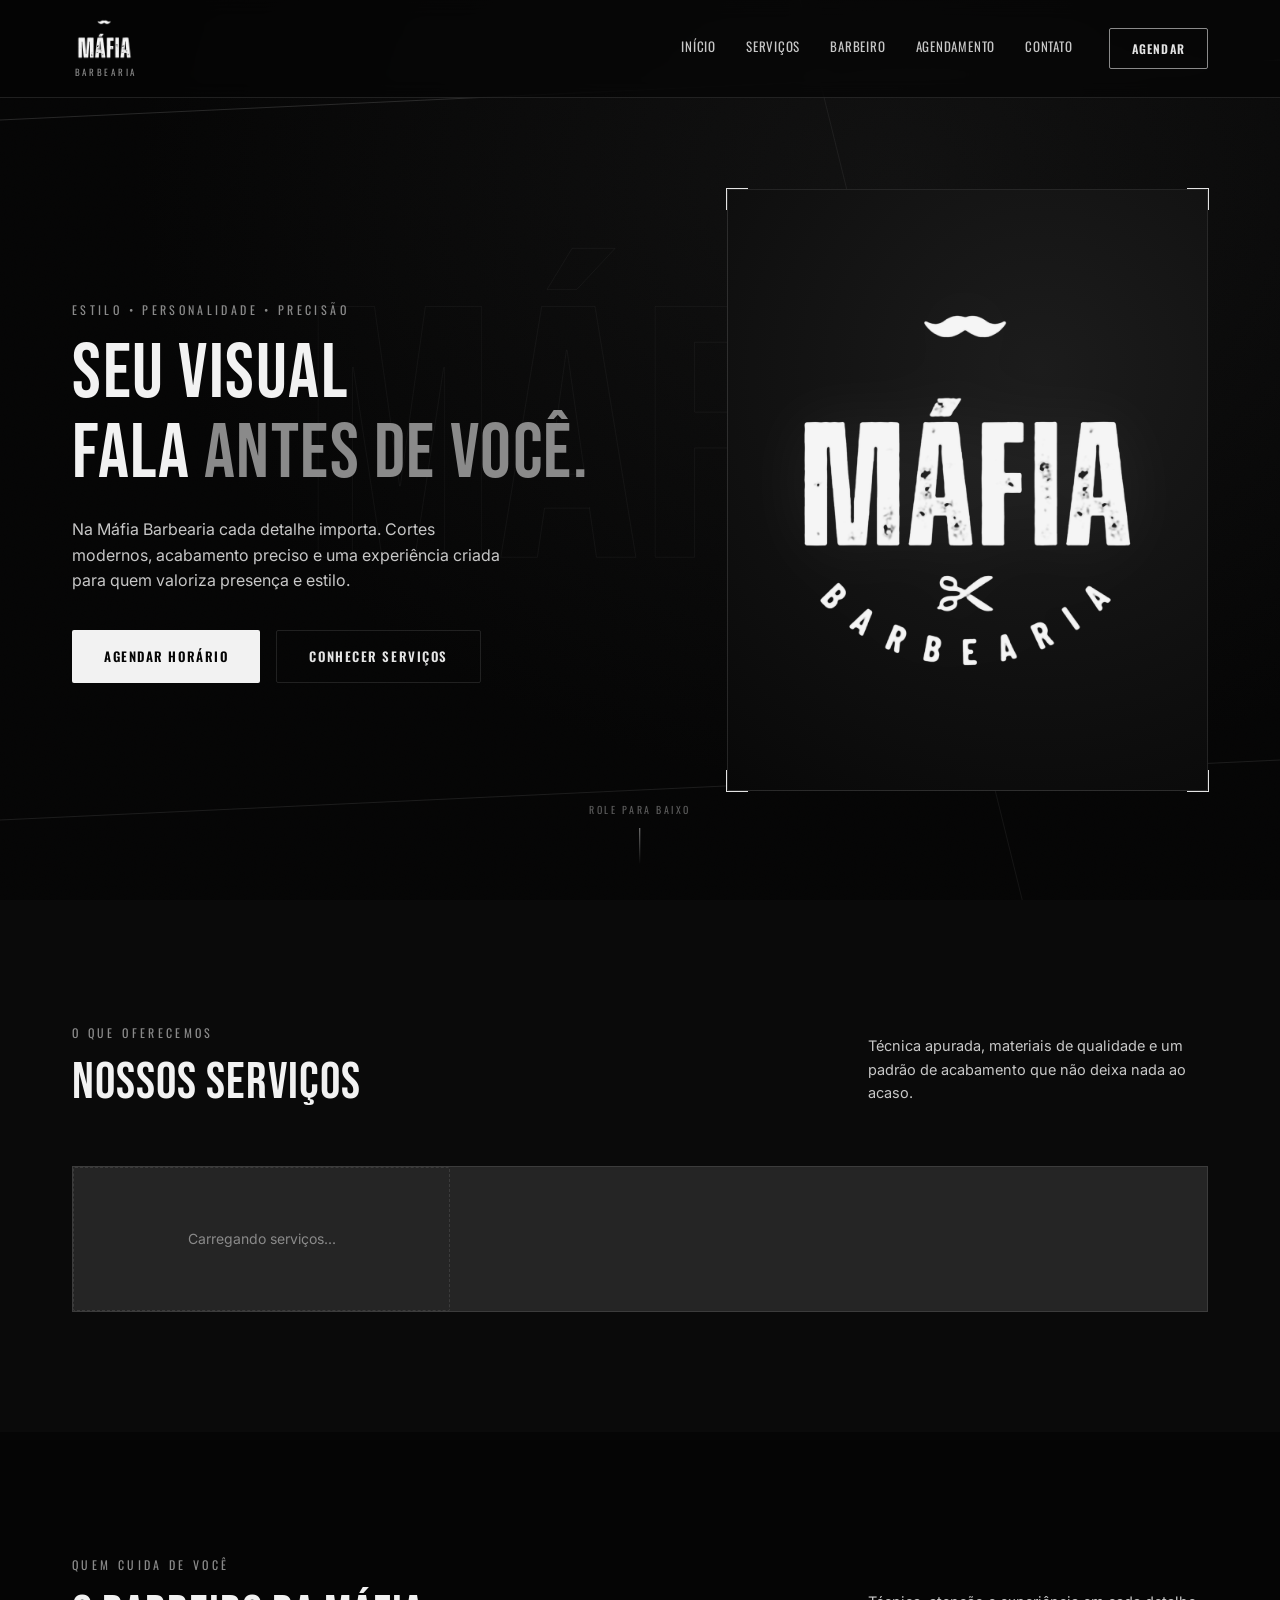
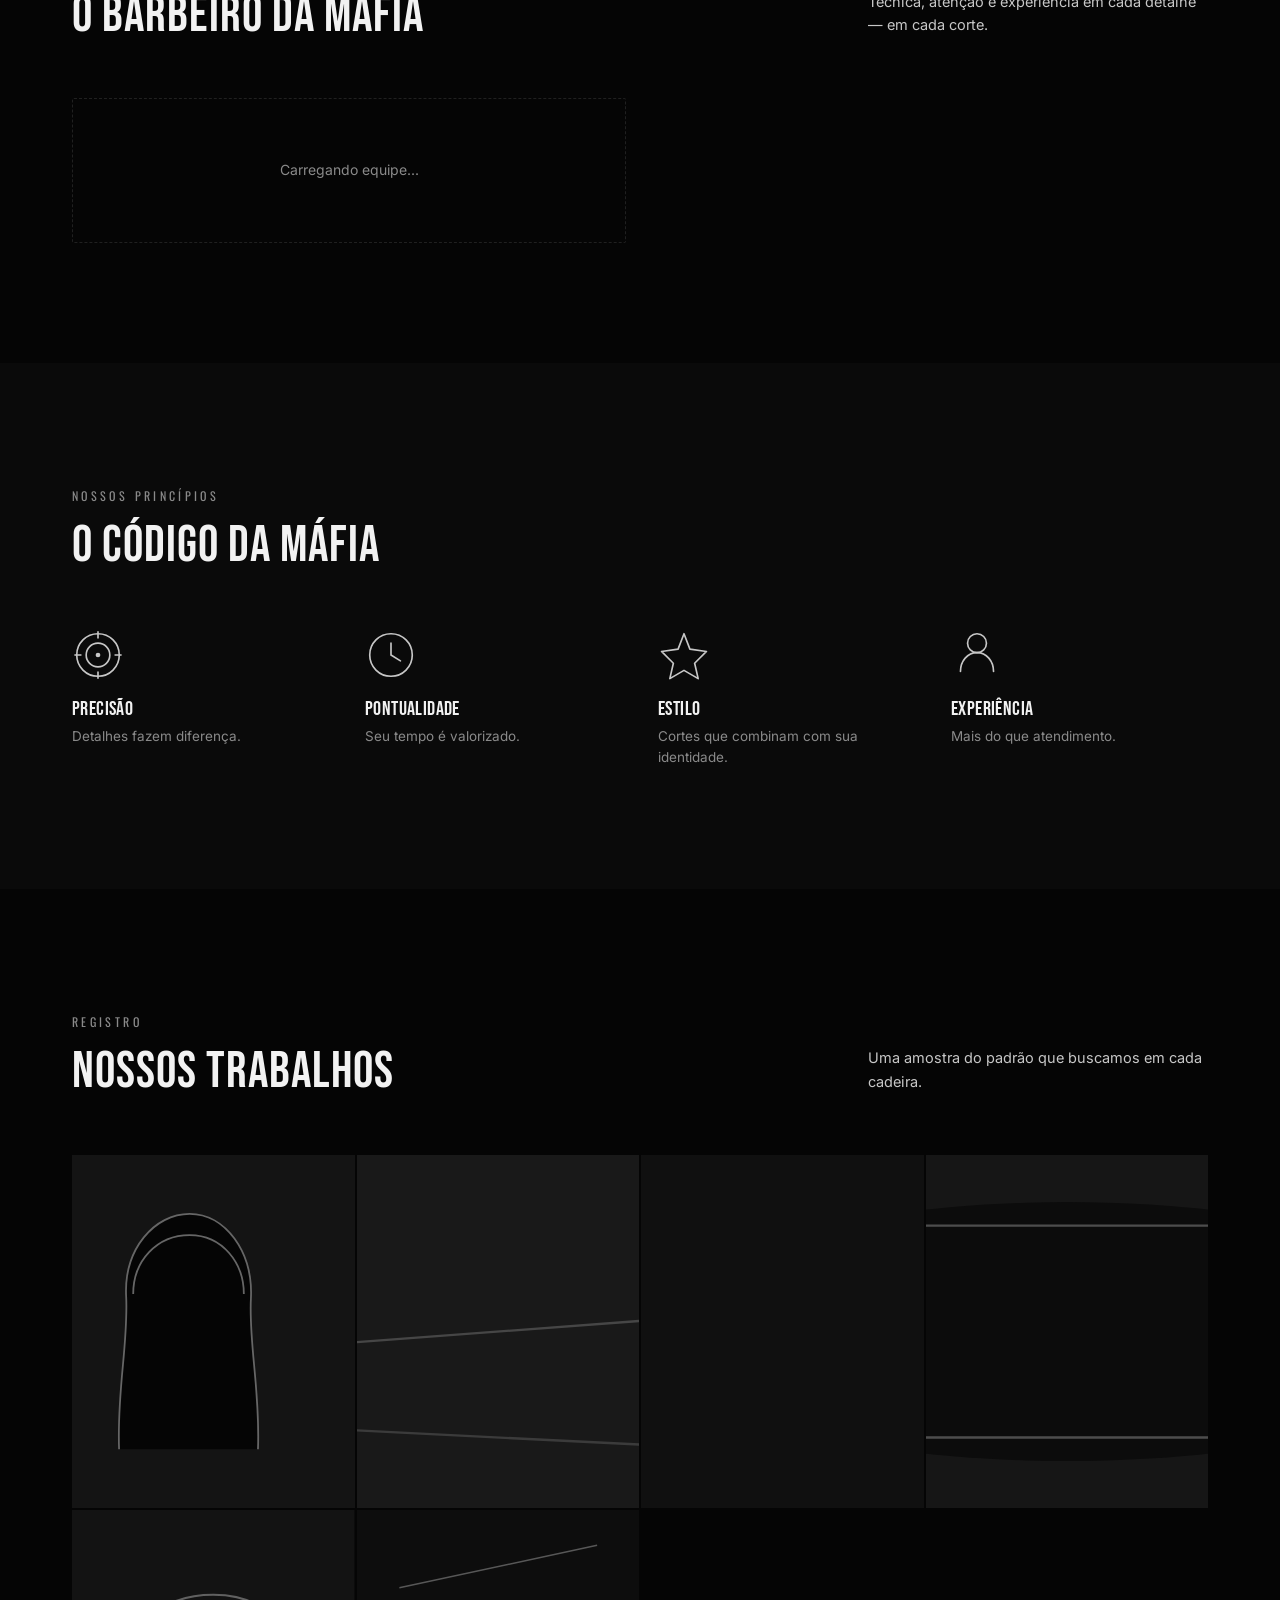
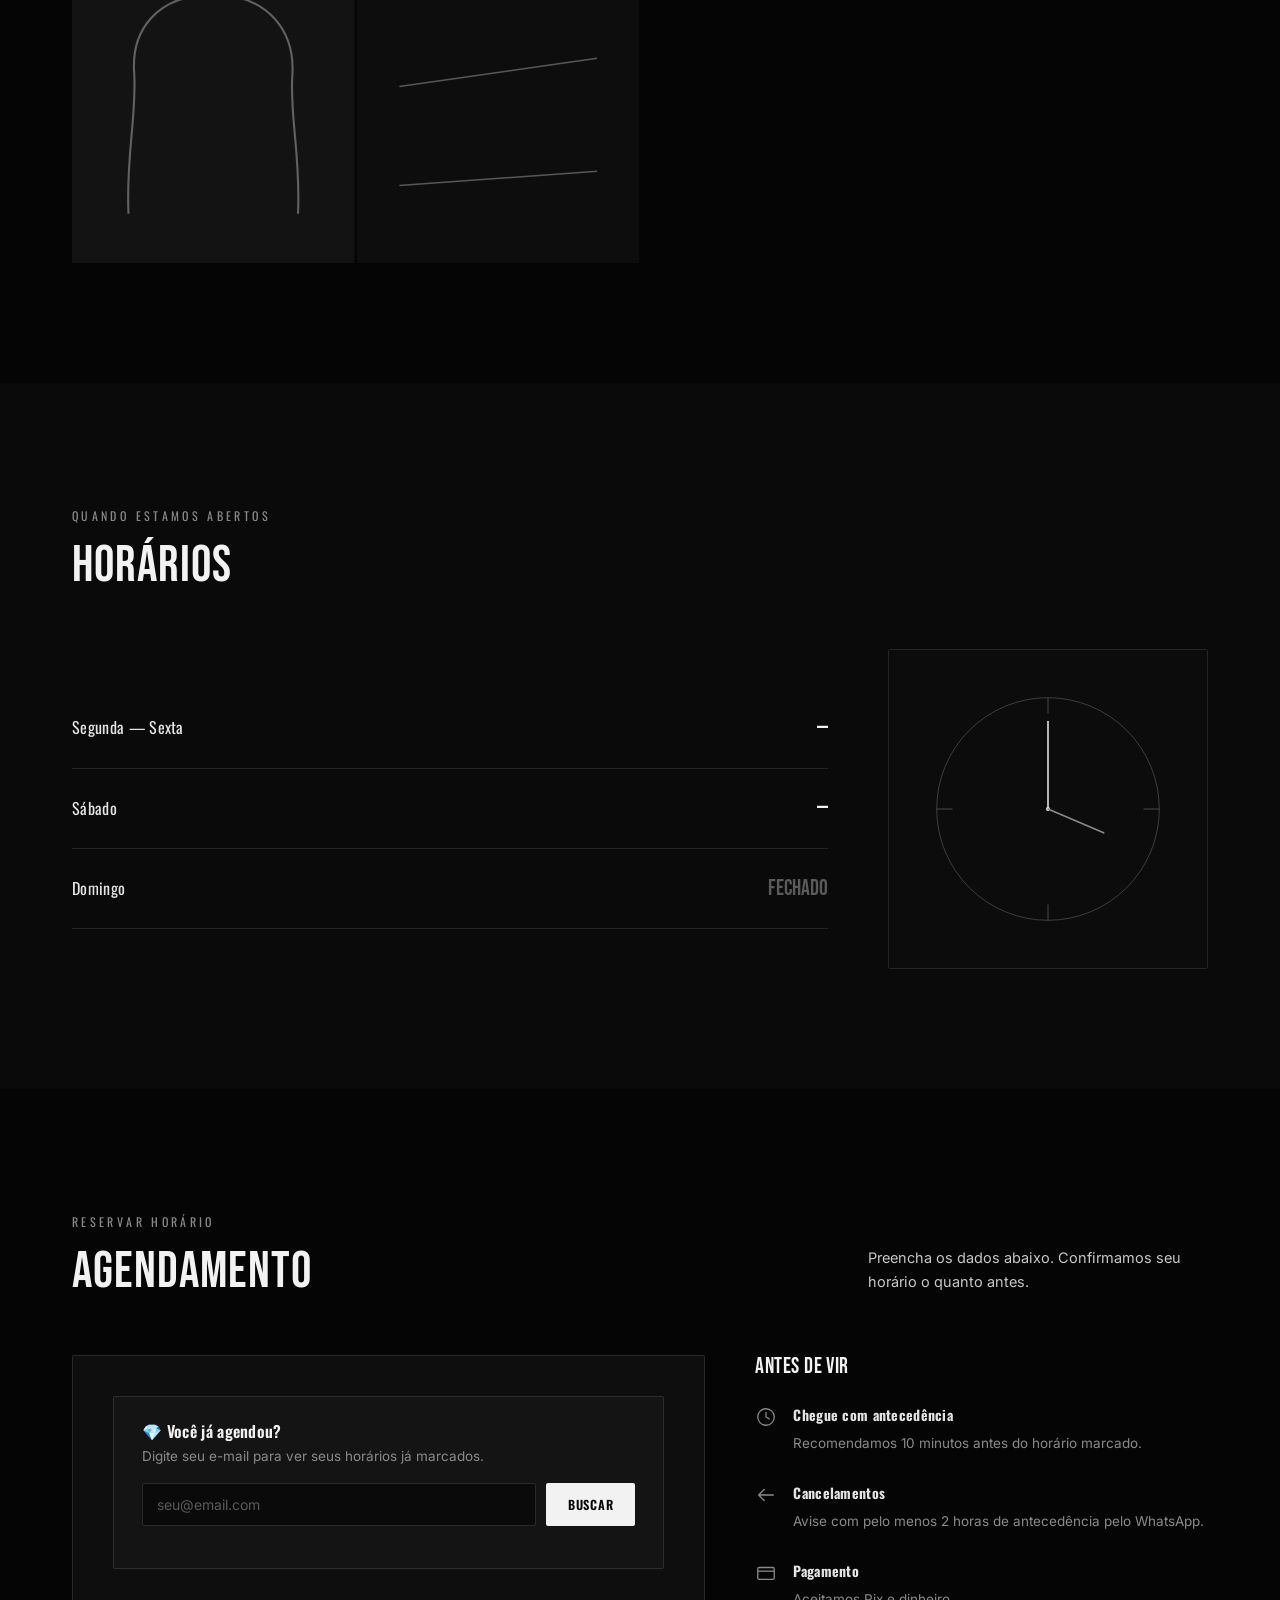
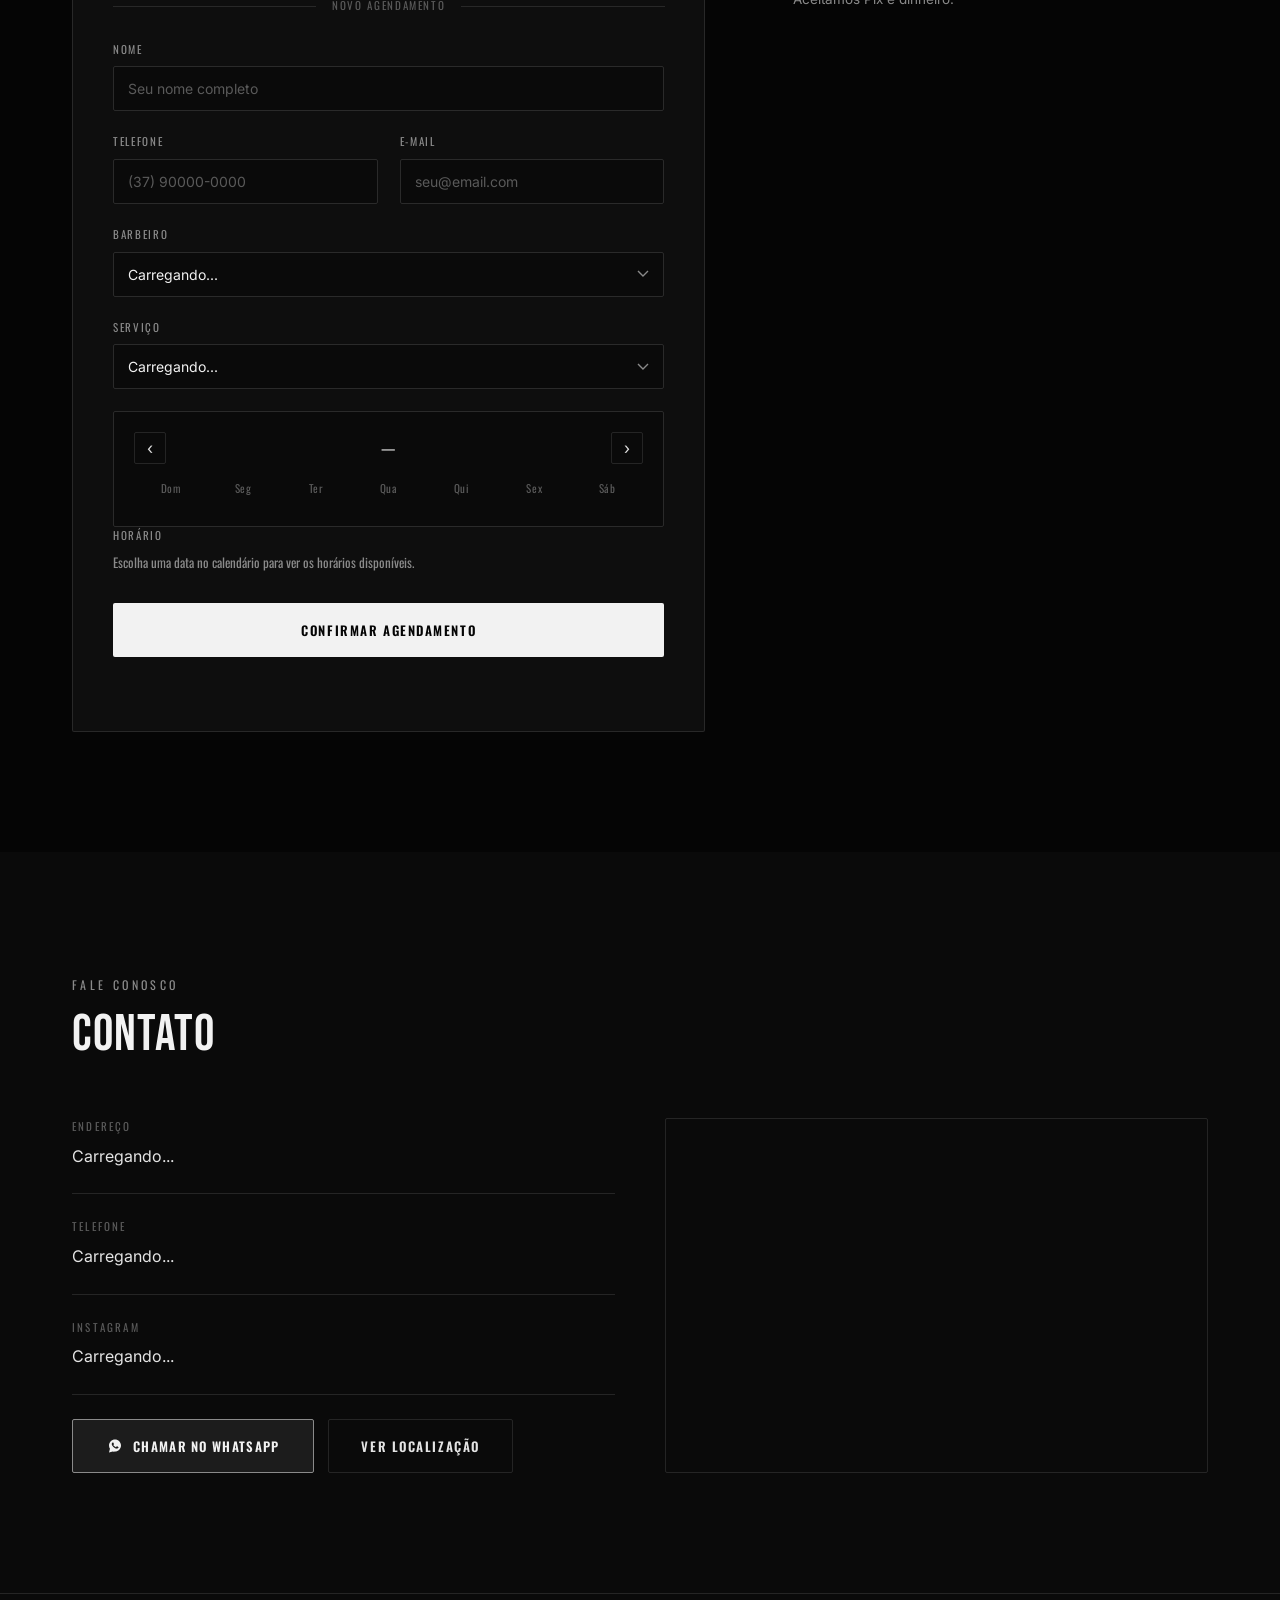
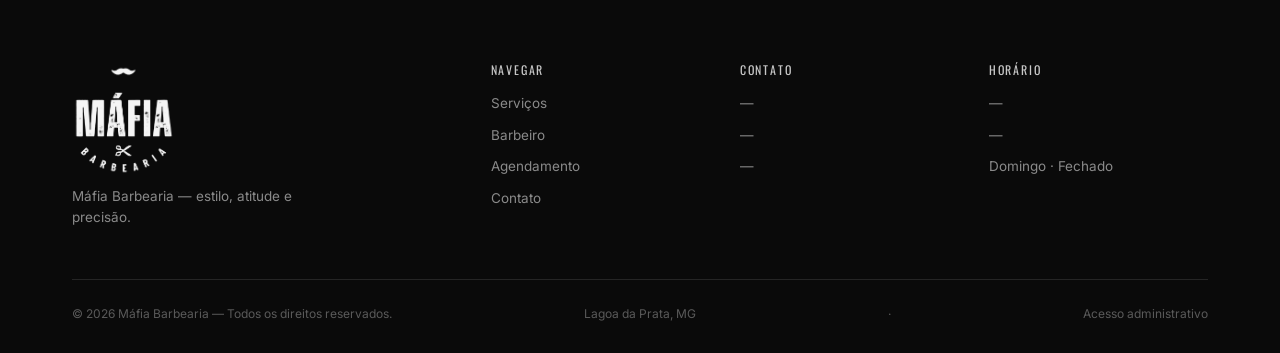
==== commit c29e30cd: "Add files via upload" ====
--- a/index.html
+++ b/index.html
@@ -5,12 +5,17 @@
 <meta name="viewport" content="width=device-width, initial-scale=1.0">
 <title>Máfia Barbearia — Estilo, atitude e precisão</title>
 <meta name="description" content="Máfia Barbearia. Cortes modernos, barba impecável e acabamento de precisão em Lagoa da Prata - MG.">
-<link rel="icon" type="image/svg+xml" href="favicon.svg">
+<link rel="icon" type="image/png" sizes="64x64" href="favicon.png">
+<link rel="apple-touch-icon" href="apple-touch-icon.png">
 
 <meta property="og:type" content="website">
 <meta property="og:locale" content="pt_BR">
 <meta property="og:title" content="Máfia Barbearia — Estilo, atitude e precisão">
 <meta property="og:description" content="Cortes modernos, barba impecável e acabamento de precisão em Lagoa da Prata - MG. Agende pelo site.">
+<meta property="og:image" content="https://gabriellucl2007-svg.github.io/mafioso/og-image.png">
+<meta property="og:image:width" content="1200">
+<meta property="og:image:height" content="630">
+<meta name="twitter:card" content="summary_large_image">
 <meta name="theme-color" content="#050505">
 
 <link rel="preconnect" href="https://fonts.googleapis.com">
@@ -24,16 +29,9 @@
 <!-- ============ HEADER ============ -->
 <header id="header">
   <div class="header-inner">
-    <a href="#inicio" class="logo">
-      <svg class="logo-mark" viewBox="0 0 40 40" fill="none" xmlns="http://www.w3.org/2000/svg">
-        <rect x="1" y="1" width="38" height="38" stroke="#C7C7C7" stroke-width="1.2"/>
-        <path d="M10 13L20 27M30 13L20 27M10 13L14 13M30 13L26 13" stroke="#E4E4E4" stroke-width="1.4" stroke-linecap="square"/>
-        <circle cx="20" cy="27" r="1.6" fill="#E4E4E4"/>
-      </svg>
-      <span class="logo-text">
-        <span class="logo-top">MÁFIA</span>
-        <span class="logo-bottom">Barbearia</span>
-      </span>
+    <a href="#inicio" class="logo logo--stack">
+      <img class="logo-img" src="logo-header.png" alt="Máfia Barbearia" width="57" height="42">
+      <span class="logo-bottom">Barbearia</span>
     </a>
 
     <nav class="main-nav" id="mainNav">
@@ -78,38 +76,7 @@
 
     <div class="hero-visual" id="heroVisual">
       <div class="hero-frame">
-        <svg viewBox="0 0 600 750" xmlns="http://www.w3.org/2000/svg">
-          <defs>
-            <radialGradient id="rg1" cx="65%" cy="30%" r="70%">
-              <stop offset="0%" stop-color="#1c1c1c"/>
-              <stop offset="100%" stop-color="#080808"/>
-            </radialGradient>
-            <linearGradient id="lg1" x1="0" y1="0" x2="1" y2="1">
-              <stop offset="0%" stop-color="#E4E4E4" stop-opacity="0.9"/>
-              <stop offset="100%" stop-color="#8A8A8A" stop-opacity="0.5"/>
-            </linearGradient>
-          </defs>
-          <rect width="600" height="750" fill="url(#rg1)"/>
-          <ellipse cx="150" cy="180" rx="140" ry="90" fill="#ffffff" opacity="0.025"/>
-          <ellipse cx="470" cy="600" rx="160" ry="110" fill="#ffffff" opacity="0.02"/>
-          <g stroke="url(#lg1)" stroke-width="2" fill="none" stroke-linecap="round" stroke-linejoin="round">
-            <path d="M330 640 C330 590 340 560 340 520 C340 470 320 440 320 400 C320 360 345 335 380 335 C415 335 438 362 438 400 C438 435 420 465 420 505 C420 555 430 590 428 640" />
-            <path d="M338 400 C338 375 355 360 380 360 C405 360 420 378 420 400" />
-            <path d="M120 700 C118 640 130 600 128 560 C126 500 150 460 150 460" />
-            <path d="M150 460 C130 430 128 395 150 365 C170 337 205 330 230 345" />
-            <path d="M150 460 C185 445 220 435 255 428" />
-            <path d="M255 428 L300 412" />
-            <path d="M300 412 L318 398 M300 412 L316 422" />
-            <circle cx="190" cy="380" r="26" />
-            <path d="M170 368 C178 358 202 356 212 366" />
-          </g>
-          <g stroke="#C7C7C7" stroke-width="1" opacity="0.35">
-            <line x1="40" y1="60" x2="90" y2="60"/>
-            <line x1="40" y1="60" x2="40" y2="110"/>
-            <line x1="560" y1="690" x2="510" y2="690"/>
-            <line x1="560" y1="690" x2="560" y2="640"/>
-          </g>
-        </svg>
+        <img class="hero-logo" src="logo-mafia.png" alt="Máfia Barbearia" width="900" height="961" fetchpriority="high">
       </div>
       <span class="corner tl"></span>
       <span class="corner tr"></span>
@@ -442,7 +409,7 @@
   <div class="container">
     <div class="footer-top">
       <div class="footer-brand">
-        <span class="logo-top">MÁFIA</span>
+        <img class="footer-logo" src="logo-mafia.png" alt="Máfia Barbearia" width="104" height="111" loading="lazy">
         <p class="footer-tag" id="ftTagline">Máfia Barbearia — estilo, atitude e precisão.</p>
       </div>
 
--- a/style.css
+++ b/style.css
@@ -1362,3 +1362,35 @@
   .admin-header{padding:16px 20px;}
   .admin-main{padding:36px 20px;}
 }
+
+/* ============ LOGO (imagem oficial) ============ */
+.logo--stack{flex-direction:column;gap:5px;}
+.logo-img{height:42px;width:auto;display:block;}
+.logo--stack .logo-bottom{padding-left:0.3em;}  /* compensa o espaçamento da última letra, pra centralizar */
+
+.hero-frame{
+  display:flex;align-items:center;justify-content:center;
+  background:radial-gradient(circle at 65% 30%,#1c1c1c 0%,#080808 100%);
+}
+.hero-logo{
+  width:74%;height:auto;display:block;
+  filter:drop-shadow(0 0 34px rgba(255,255,255,.07));
+}
+
+.footer-logo{width:104px;height:auto;display:block;}
+.admin-logo-img{display:block;width:150px;height:auto;margin:0 auto 14px;}
+
+@media (max-width:600px){
+  .logo-img{height:38px;}
+  .hero-logo{width:70%;}
+}
+
+.admin-msg{font-size:13px;color:var(--gray-500);min-height:18px;}
+.admin-msg.success{color:#a8c99a;}
+
+/* A ADM usa <header> mas NÃO pode ficar fixo por cima do conteúdo
+   (a regra global "header" é fixa e escondia as abas/primeiras opções). */
+.admin-header{position:sticky;top:0;left:auto;right:auto;}
+.admin-main{padding-top:36px;}
+/* As abas da ADM são <section>, mas não podem herdar o espaçamento/fundo das seções da home */
+.admin-main .admin-tab-painel{padding:0;background:transparent;}
